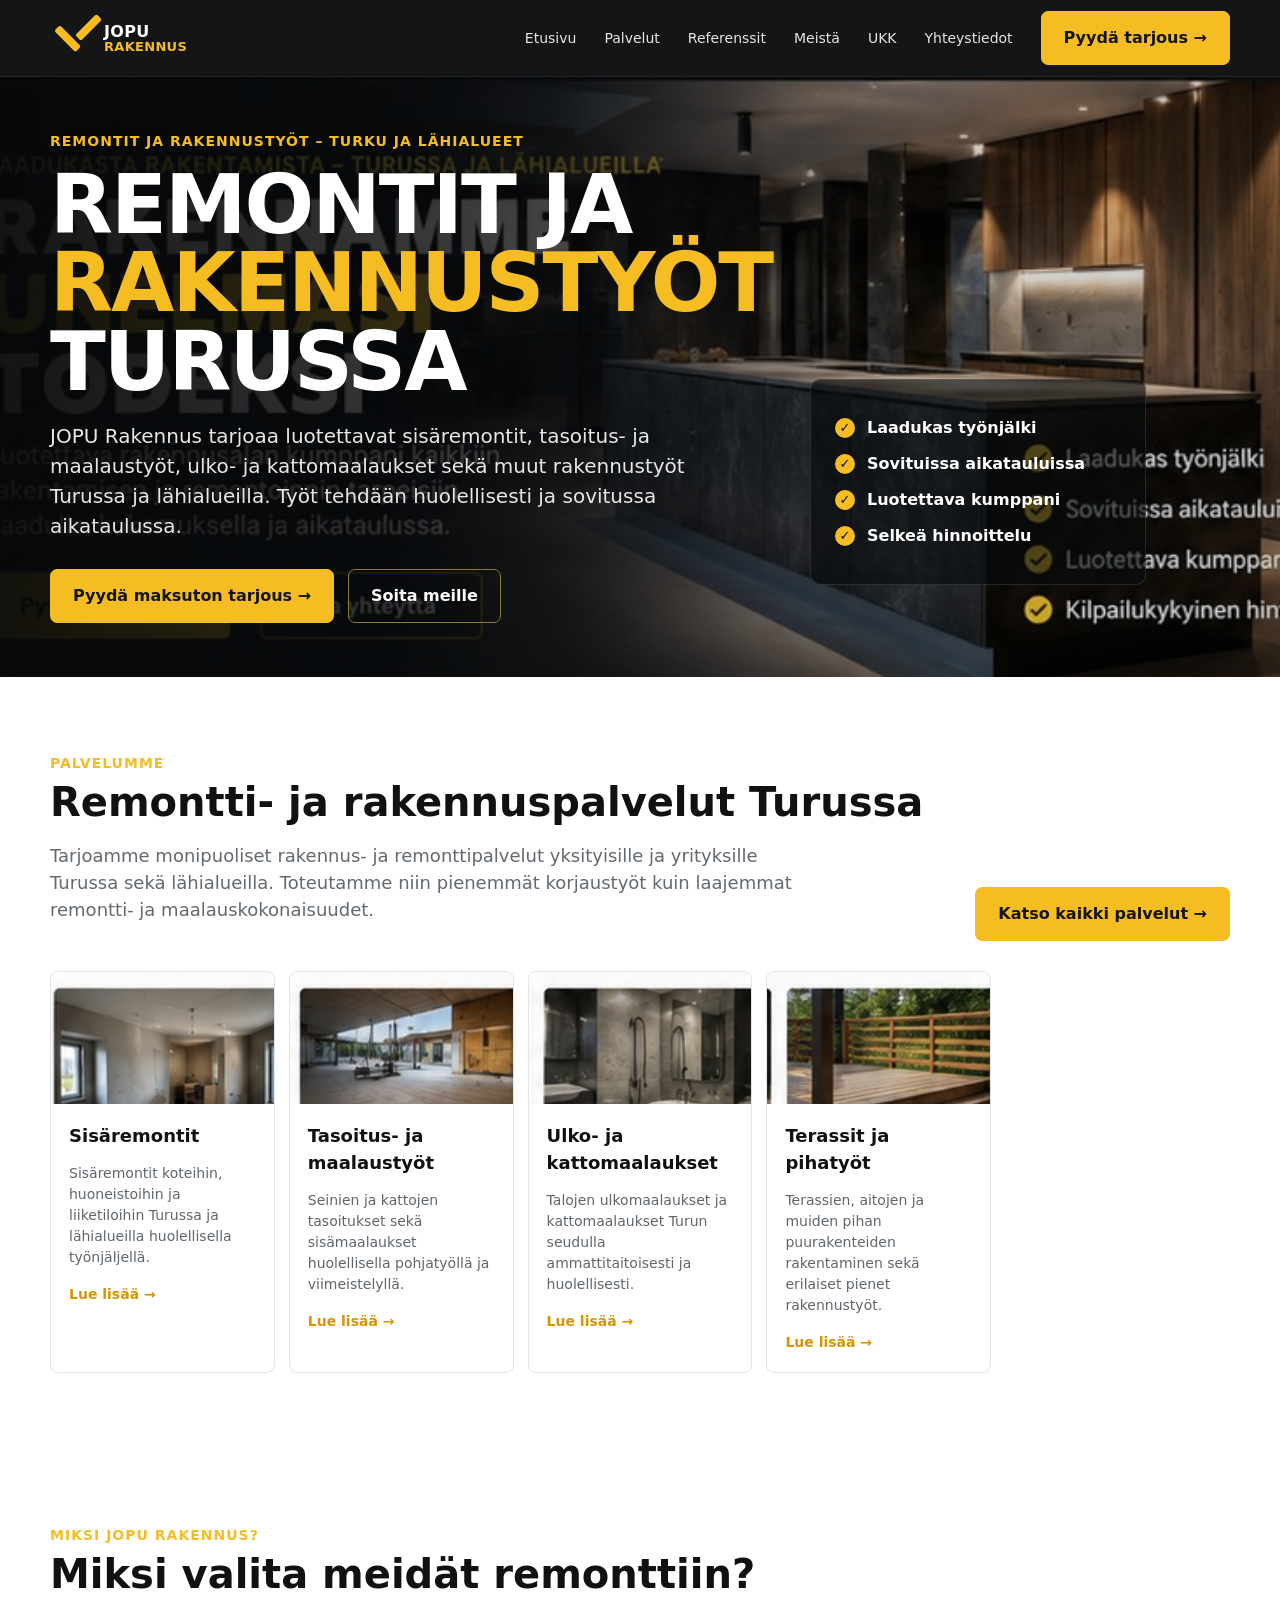
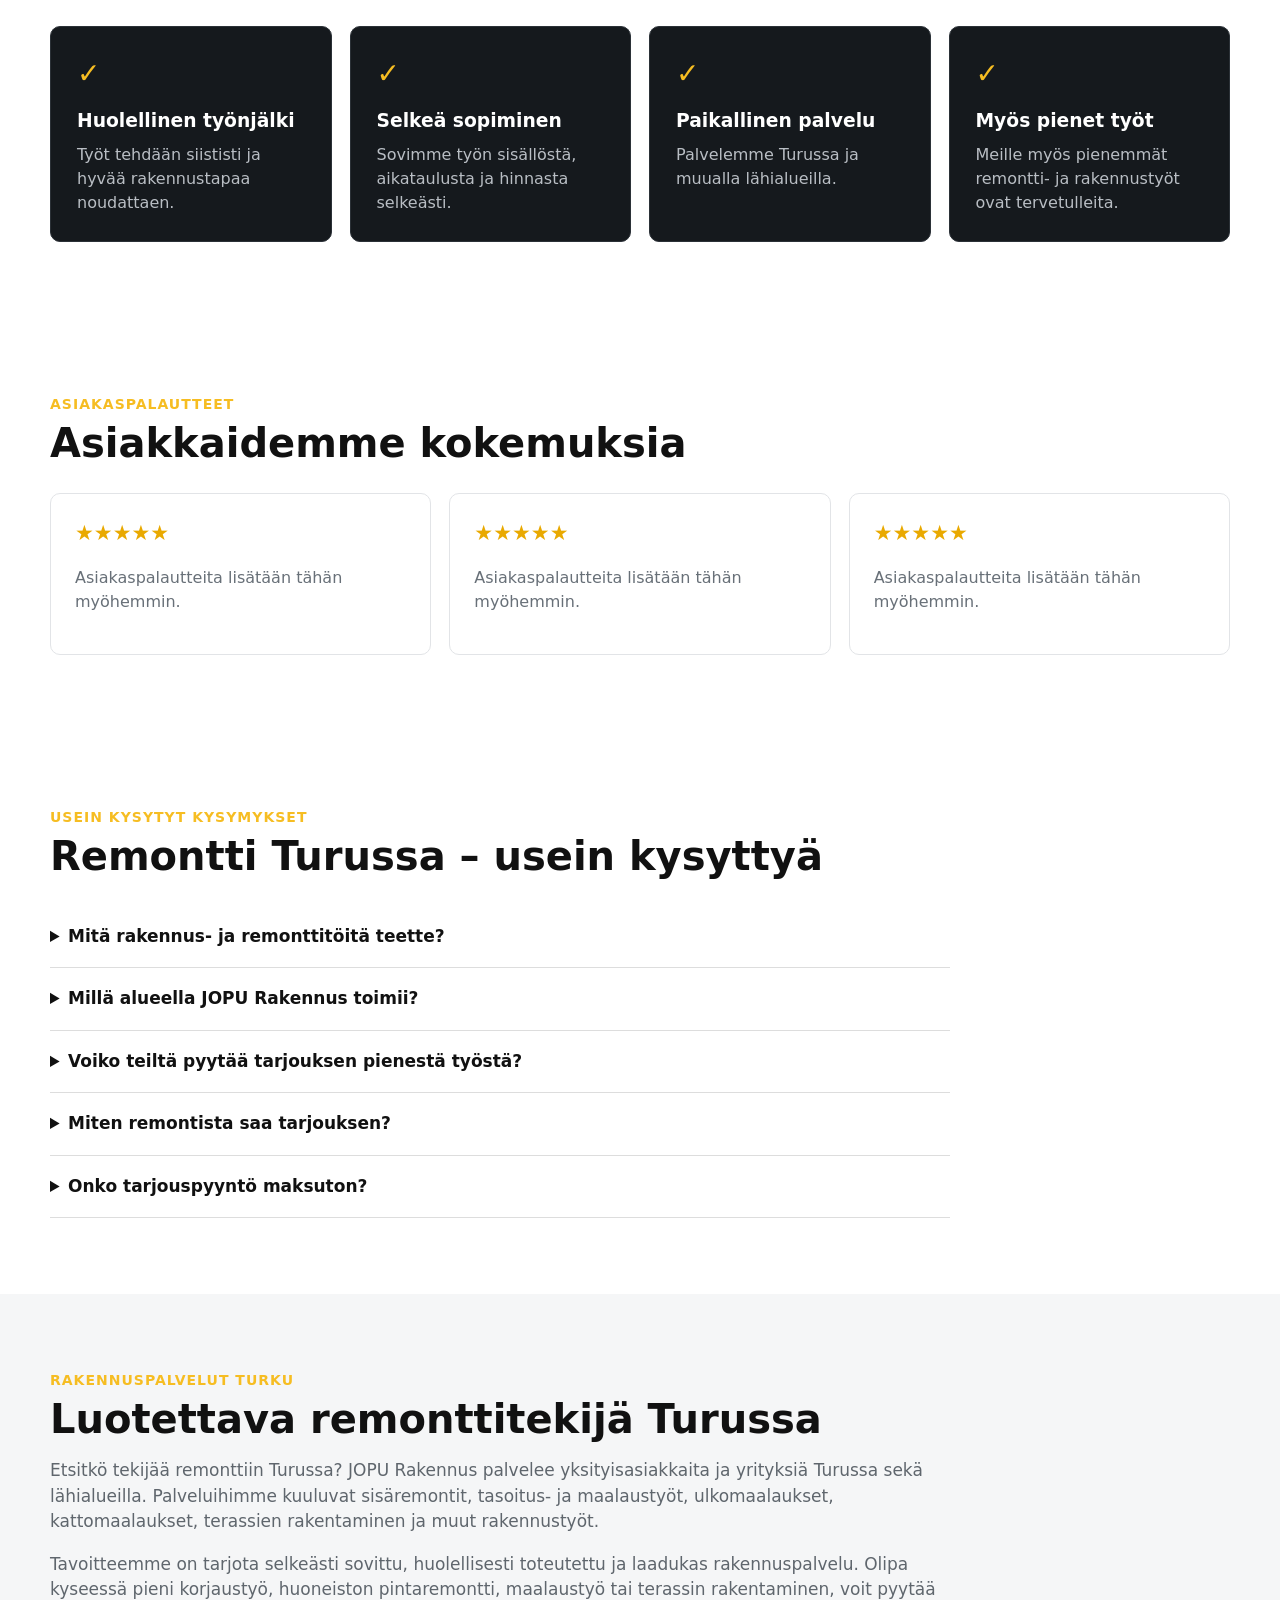
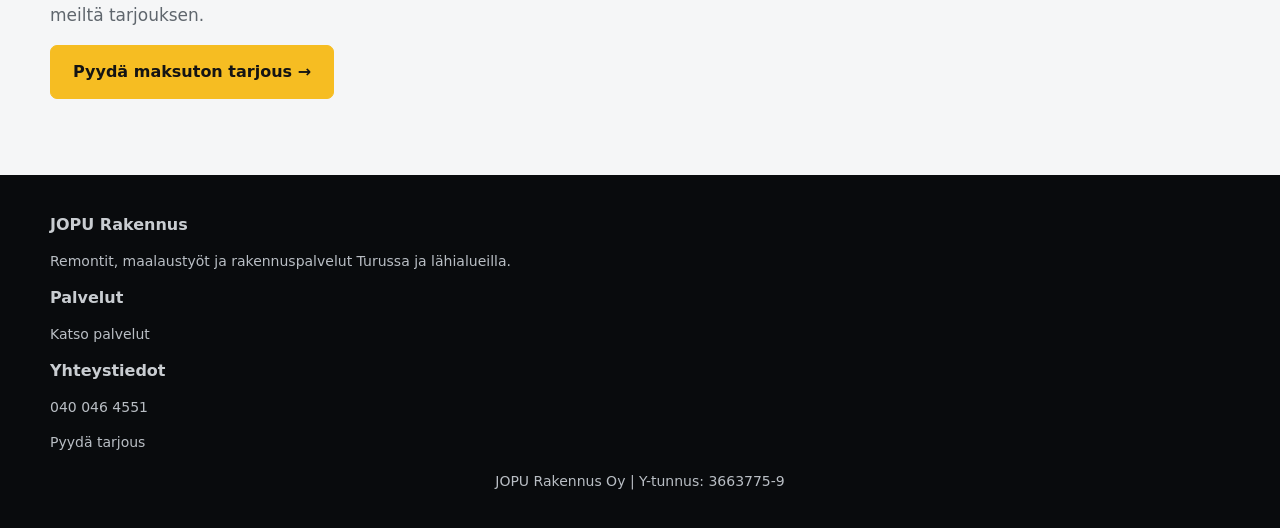
==== index.html @ 97794610 "Update index.html" ====
<!doctype html>
<html lang="fi">
<head>
  <meta charset="utf-8">
  <meta name="viewport" content="width=device-width,initial-scale=1">

  <title>Remontti Turku | JOPU Rakennus – rakennus- ja maalaustyöt</title>

  <meta
    name="description"
    content="JOPU Rakennus tarjoaa remontit, sisäremontit, tasoitus- ja maalaustyöt, ulko- ja kattomaalaukset sekä terassit Turussa ja lähialueilla. Pyydä maksuton tarjous."
  >

  <meta name="robots" content="index,follow">

  <link rel="canonical" href="https://www.jopurakennus.fi/">

  <meta property="og:locale" content="fi_FI">
  <meta property="og:type" content="website">
  <meta property="og:title" content="JOPU Rakennus | Remontit ja rakennustyöt Turku">
  <meta
    property="og:description"
    content="Luotettavat remontti-, rakennus- ja maalaustyöt Turussa ja lähialueilla. Pyydä maksuton tarjous."
  >
  <meta property="og:url" content="https://www.jopurakennus.fi/">
  <meta property="og:site_name" content="JOPU Rakennus">

  <link rel="stylesheet" href="style.css">

  <style>
    .why-grid{
      display:grid;
      grid-template-columns:repeat(4,1fr);
      gap:18px;
      margin-top:30px
    }

    .why-card{
      background:#15191d;
      border:1px solid #2b3137;
      border-radius:10px;
      padding:26px;
      color:#fff
    }

    .why-card .icon{
      font-size:28px;
      margin-bottom:12px;
      color:#f6bd22
    }

    .why-card h3{
      margin:0 0 8px
    }

    .why-card p{
      color:#b9bec4;
      margin:0
    }

    .reviews{
      display:grid;
      grid-template-columns:repeat(3,1fr);
      gap:18px;
      margin-top:28px
    }

    .review-card{
      border:1px solid #e2e4e7;
      border-radius:10px;
      padding:24px;
      background:#fff
    }

    .review-card .stars{
      color:#e9a900;
      font-size:21px;
      margin-bottom:10px
    }

    .review-placeholder{
      color:#687078
    }

    .faq{
      max-width:900px;
      margin-top:28px
    }

    .faq details{
      border-bottom:1px solid #ddd;
      padding:18px 0
    }

    .faq summary{
      cursor:pointer;
      font-weight:800;
      font-size:17px
    }

    .faq details p{
      color:#626970;
      max-width:800px
    }

    .local-seo{
      background:#f5f6f7
    }

    .local-seo p{
      max-width:900px;
      color:#5f666d;
      font-size:17px
    }

    @media(max-width:900px){
      .why-grid{
        grid-template-columns:1fr 1fr
      }

      .reviews{
        grid-template-columns:1fr
      }
    }

    @media(max-width:600px){
      .why-grid{
        grid-template-columns:1fr
      }
    }
  </style>

  <script type="application/ld+json">
  {
    "@context":"https://schema.org",
    "@type":"HomeAndConstructionBusiness",
    "name":"JOPU Rakennus",
    "url":"https://www.jopurakennus.fi/",
    "telephone":"+358400464551",
    "description":"Remontti-, rakennus- ja maalauspalvelut Turussa ja lähialueilla.",
    "areaServed":[
      {
        "@type":"City",
        "name":"Turku"
      },
      {
        "@type":"AdministrativeArea",
        "name":"Varsinais-Suomi"
      }
    ],
    "serviceType":[
      "Sisäremontit",
      "Tasoitus- ja maalaustyöt",
      "Ulko- ja kattomaalaukset",
      "Terassit ja pihatyöt",
      "Rakennustyöt"
    ]
  }
  </script>

  <script>
    window.va = window.va || function () {
      (window.vaq = window.vaq || []).push(arguments);
    };
  </script>

  <script defer src="/_vercel/insights/script.js"></script>
</head>

<body>

<header class="topbar">
  <div class="container nav">

    <a class="brand" href="index.html" aria-label="JOPU Rakennus etusivu">
      <span class="brandmark"></span>
      <span>
        JOPU
        <small>RAKENNUS</small>
      </span>
    </a>

    <nav class="links" aria-label="Päävalikko">
      <a href="index.html">Etusivu</a>
      <a href="palvelut.html">Palvelut</a>
      <a href="referenssit.html">Referenssit</a>
      <a href="meista.html">Meistä</a>
      <a href="#ukk">UKK</a>
      <a href="yhteystiedot.html">Yhteystiedot</a>
    </nav>

    <a class="btn" href="yhteystiedot.html">
      Pyydä tarjous →
    </a>

    <button
      class="hamb"
      type="button"
      aria-label="Avaa valikko"
      aria-expanded="false"
    >
      ☰
    </button>

  </div>

  <div class="mobile-menu">
    <a href="index.html">Etusivu</a>
    <a href="palvelut.html">Palvelut</a>
    <a href="referenssit.html">Referenssit</a>
    <a href="meista.html">Meistä</a>
    <a href="#ukk">UKK</a>
    <a href="yhteystiedot.html">Yhteystiedot</a>
  </div>
</header>


<main>

<section class="hero">
  <div class="container">

    <div>
      <div class="eyebrow">
        Remontit ja rakennustyöt – Turku ja lähialueet
      </div>

      <h1>
        REMONTIT JA
        <span>RAKENNUSTYÖT</span>
        TURUSSA
      </h1>

      <p>
        JOPU Rakennus tarjoaa luotettavat sisäremontit,
        tasoitus- ja maalaustyöt, ulko- ja kattomaalaukset
        sekä muut rakennustyöt Turussa ja lähialueilla.
        Työt tehdään huolellisesti ja sovitussa aikataulussa.
      </p>

      <div class="actions">
        <a class="btn" href="yhteystiedot.html">
          Pyydä maksuton tarjous →
        </a>

        <a class="btn dark" href="tel:+358400464551">
          Soita meille
        </a>
      </div>
    </div>

    <div class="checks">
      <div class="check"><i>✓</i> Laadukas työnjälki</div>
      <div class="check"><i>✓</i> Sovituissa aikatauluissa</div>
      <div class="check"><i>✓</i> Luotettava kumppani</div>
      <div class="check"><i>✓</i> Selkeä hinnoittelu</div>
    </div>

  </div>
</section>


<section class="section">
  <div class="container">

    <div class="section-head">

      <div>
        <div class="eyebrow">Palvelumme</div>

        <h2>Remontti- ja rakennuspalvelut Turussa</h2>

        <p class="lead">
          Tarjoamme monipuoliset rakennus- ja remonttipalvelut
          yksityisille ja yrityksille Turussa sekä lähialueilla.
          Toteutamme niin pienemmät korjaustyöt kuin laajemmat
          remontti- ja maalauskokonaisuudet.
        </p>
      </div>

      <a class="btn" href="palvelut.html">
        Katso kaikki palvelut →
      </a>

    </div>


    <div class="services">

      <article class="card">
        <img
          src="service1.jpg"
          alt="Sisäremontti Turussa"
          loading="lazy"
        >

        <div class="card-body">
          <h3>Sisäremontit</h3>

          <p>
            Sisäremontit koteihin, huoneistoihin ja liiketiloihin
            Turussa ja lähialueilla huolellisella työnjäljellä.
          </p>

          <a class="more" href="palvelut.html">
            Lue lisää →
          </a>
        </div>
      </article>


      <article class="card">
        <img
          src="service2.jpg"
          alt="Tasoitus- ja maalaustyöt Turussa"
          loading="lazy"
        >

        <div class="card-body">
          <h3>Tasoitus- ja maalaustyöt</h3>

          <p>
            Seinien ja kattojen tasoitukset sekä sisämaalaukset
            huolellisella pohjatyöllä ja viimeistelyllä.
          </p>

          <a class="more" href="palvelut.html">
            Lue lisää →
          </a>
        </div>
      </article>


      <article class="card">
        <img
          src="service3.jpg"
          alt="Ulko- ja kattomaalaus Turussa"
          loading="lazy"
        >

        <div class="card-body">
          <h3>Ulko- ja kattomaalaukset</h3>

          <p>
            Talojen ulkomaalaukset ja kattomaalaukset
            Turun seudulla ammattitaitoisesti ja huolellisesti.
          </p>

          <a class="more" href="palvelut.html">
            Lue lisää →
          </a>
        </div>
      </article>


      <article class="card">
        <img
          src="service4.jpg"
          alt="Terassin rakentaminen Turussa"
          loading="lazy"
        >

        <div class="card-body">
          <h3>Terassit ja pihatyöt</h3>

          <p>
            Terassien, aitojen ja muiden pihan puurakenteiden
            rakentaminen sekä erilaiset pienet rakennustyöt.
          </p>

          <a class="more" href="palvelut.html">
            Lue lisää →
          </a>
        </div>
      </article>

    </div>
  </div>
</section>


<section class="section dark-section">
  <div class="container">

    <div class="eyebrow">
      Miksi JOPU Rakennus?
    </div>

    <h2>Miksi valita meidät remonttiin?</h2>

    <div class="why-grid">

      <div class="why-card">
        <div class="icon">✓</div>
        <h3>Huolellinen työnjälki</h3>
        <p>
          Työt tehdään siististi ja hyvää rakennustapaa noudattaen.
        </p>
      </div>

      <div class="why-card">
        <div class="icon">✓</div>
        <h3>Selkeä sopiminen</h3>
        <p>
          Sovimme työn sisällöstä, aikataulusta ja hinnasta selkeästi.
        </p>
      </div>

      <div class="why-card">
        <div class="icon">✓</div>
        <h3>Paikallinen palvelu</h3>
        <p>
          Palvelemme Turussa ja muualla lähialueilla.
        </p>
      </div>

      <div class="why-card">
        <div class="icon">✓</div>
        <h3>Myös pienet työt</h3>
        <p>
          Meille myös pienemmät remontti- ja rakennustyöt ovat tervetulleita.
        </p>
      </div>

    </div>
  </div>
</section>


<section class="section">
  <div class="container">

    <div class="eyebrow">
      Asiakaspalautteet
    </div>

    <h2>Asiakkaidemme kokemuksia</h2>

    <div class="reviews">

      <div class="review-card">
        <div class="stars">★★★★★</div>
        <p class="review-placeholder">
          Asiakaspalautteita lisätään tähän myöhemmin.
        </p>
      </div>

      <div class="review-card">
        <div class="stars">★★★★★</div>
        <p class="review-placeholder">
          Asiakaspalautteita lisätään tähän myöhemmin.
        </p>
      </div>

      <div class="review-card">
        <div class="stars">★★★★★</div>
        <p class="review-placeholder">
          Asiakaspalautteita lisätään tähän myöhemmin.
        </p>
      </div>

    </div>
  </div>
</section>


<section class="section" id="ukk">
  <div class="container">

    <div class="eyebrow">
      Usein kysytyt kysymykset
    </div>

    <h2>Remontti Turussa – usein kysyttyä</h2>

    <div class="faq">

      <details>
        <summary>Mitä rakennus- ja remonttitöitä teette?</summary>
        <p>
          Teemme muun muassa sisäremontteja, tasoitus- ja maalaustöitä,
          ulko- ja kattomaalauksia, terasseja sekä erilaisia pienempiä
          rakennus- ja korjaustöitä.
        </p>
      </details>

      <details>
        <summary>Millä alueella JOPU Rakennus toimii?</summary>
        <p>
          Pääasiallinen toiminta-alueemme on Turku ja sen lähialueet.
          Työkohteen sijainnista voidaan sopia tapauskohtaisesti.
        </p>
      </details>

      <details>
        <summary>Voiko teiltä pyytää tarjouksen pienestä työstä?</summary>
        <p>
          Kyllä. Myös pienemmät remontti-, maalaus- ja korjaustyöt
          ovat tervetulleita.
        </p>
      </details>

      <details>
        <summary>Miten remontista saa tarjouksen?</summary>
        <p>
          Ota yhteyttä ja kerro mahdollisimman tarkasti työn sisällöstä.
          Tarvittaessa sovimme kohteen katselmuksen ennen tarjousta.
        </p>
      </details>

      <details>
        <summary>Onko tarjouspyyntö maksuton?</summary>
        <p>
          Kyllä. Voit ottaa yhteyttä ja pyytää maksuttoman tarjouksen
          ilman sitoumusta.
        </p>
      </details>

    </div>
  </div>
</section>


<section class="section local-seo">
  <div class="container">

    <div class="eyebrow">
      Rakennuspalvelut Turku
    </div>

    <h2>Luotettava remonttitekijä Turussa</h2>

    <p>
      Etsitkö tekijää remonttiin Turussa? JOPU Rakennus palvelee
      yksityisasiakkaita ja yrityksiä Turussa sekä lähialueilla.
      Palveluihimme kuuluvat sisäremontit, tasoitus- ja maalaustyöt,
      ulkomaalaukset, kattomaalaukset, terassien rakentaminen ja
      muut rakennustyöt.
    </p>

    <p>
      Tavoitteemme on tarjota selkeästi sovittu, huolellisesti toteutettu
      ja laadukas rakennuspalvelu. Olipa kyseessä pieni korjaustyö,
      huoneiston pintaremontti, maalaustyö tai terassin rakentaminen,
      voit pyytää meiltä tarjouksen.
    </p>

    <a class="btn" href="yhteystiedot.html">
      Pyydä maksuton tarjous →
    </a>

  </div>
</section>


</main>


<footer class="footer">
  <div class="container">

    <div>
      <strong>JOPU Rakennus</strong>
      <p>
        Remontit, maalaustyöt ja rakennuspalvelut
        Turussa ja lähialueilla.
      </p>
    </div>

    <div>
      <strong>Palvelut</strong>
      <p>
        <a href="palvelut.html">Katso palvelut</a>
      </p>
    </div>

    <div>
      <strong>Yhteystiedot</strong>
      <p>
        <a href="tel:+358400464551">040 046 4551</a>
      </p>
      <p>
        <a href="yhteystiedot.html">Pyydä tarjous</a>
      </p>
    </div>

  </div>

  <p style="text-align:center; margin:18px 0 0; padding:0 16px 16px; font-size:14px;">
    JOPU Rakennus Oy | Y-tunnus: 3663775-9
  </p>
</footer>


<script>
  const hamb = document.querySelector(".hamb");
  const mobileMenu = document.querySelector(".mobile-menu");

  if (hamb && mobileMenu) {
    hamb.addEventListener("click", () => {
      mobileMenu.classList.toggle("open");

      const isOpen = mobileMenu.classList.contains("open");
      hamb.setAttribute("aria-expanded", isOpen ? "true" : "false");
    });

    mobileMenu.querySelectorAll("a").forEach(link => {
      link.addEventListener("click", () => {
        mobileMenu.classList.remove("open");
        hamb.setAttribute("aria-expanded", "false");
      });
    });
  }
</script>

</body>
</html>
---- style.css ----
:root{--bg:#0d0f11;--panel:#15191d;--text:#f6f7f8;--muted:#b9bec4;--yellow:#f6bd22;--yellow2:#e9a900;--line:#2b3137;--white:#fff;--max:1180px}*{box-sizing:border-box}html{scroll-behavior:smooth}body{margin:0;font-family:Inter,ui-sans-serif,system-ui,-apple-system,BlinkMacSystemFont,"Segoe UI",sans-serif;background:#fff;color:#111;line-height:1.5}a{text-decoration:none;color:inherit}img{display:block;width:100%}.container{width:min(var(--max),calc(100% - 40px));margin:auto}.topbar{position:sticky;top:0;z-index:50;background:rgba(10,12,14,.96);backdrop-filter:blur(12px);border-bottom:1px solid rgba(255,255,255,.08)}.nav{height:76px;display:flex;align-items:center;gap:28px}.brand{display:flex;align-items:center;gap:10px;color:#fff;font-weight:900;letter-spacing:.3px;line-height:1}.brandmark{width:44px;height:38px;position:relative}.brandmark:before,.brandmark:after{content:"";position:absolute;left:7px;width:30px;height:8px;background:var(--yellow);transform:rotate(45deg);transform-origin:left center;border-radius:2px}.brandmark:before{top:5px}.brandmark:after{top:15px;transform:rotate(-45deg);left:28px}.brand small{display:block;color:var(--yellow);font-size:13px}.links{display:flex;gap:28px;margin-left:auto;color:#e6e6e6;font-size:14px}.links a:hover{color:var(--yellow)}.btn{display:inline-flex;align-items:center;justify-content:center;gap:9px;background:var(--yellow);color:#141414;font-weight:800;border-radius:7px;padding:14px 22px;border:1px solid var(--yellow);transition:.2s}.btn:hover{background:#ffd156}.btn.dark{background:transparent;color:#fff;border-color:#8d7d34}.hamb{display:none;margin-left:auto;background:none;border:0;color:#fff;font-size:28px}.hero{position:relative;min-height:600px;color:#fff;background:linear-gradient(90deg,rgba(6,8,10,.95) 0%,rgba(6,8,10,.76) 43%,rgba(6,8,10,.18) 72%),url('hero.jpg') center/cover no-repeat}.hero .container{display:grid;grid-template-columns:1.1fr .8fr;gap:40px;align-items:center;min-height:600px}.eyebrow{color:var(--yellow);font-weight:900;letter-spacing:1px;font-size:14px;text-transform:uppercase}.hero h1{font-size:clamp(46px,6.4vw,82px);line-height:.96;margin:14px 0 18px;max-width:720px;letter-spacing:-2px}.hero h1 span{color:var(--yellow)}.hero p{color:#e7e7e7;font-size:20px;max-width:650px}.actions{display:flex;gap:14px;flex-wrap:wrap;margin-top:28px}.checks{align-self:end;margin-bottom:92px;background:rgba(9,12,14,.63);padding:24px;border-radius:10px;border:1px solid rgba(255,255,255,.12)}.check{display:flex;gap:12px;align-items:center;margin:12px 0;font-weight:700}.check i{width:20px;height:20px;border-radius:50%;background:var(--yellow);color:#111;display:grid;place-items:center;font-style:normal;font-size:13px}.section{padding:76px 0}.section.dark{background:var(--bg);color:#fff}.section h2{font-size:40px;line-height:1.1;margin:6px 0 10px}.lead{color:#626970;max-width:760px;font-size:18px}.dark .lead{color:#b6bdc4}.section-head{display:flex;align-items:end;justify-content:space-between;gap:24px;margin-bottom:30px}.services{display:grid;grid-template-columns:repeat(5,1fr);gap:14px}.card{border:1px solid #e2e4e7;border-radius:8px;overflow:hidden;background:#fff}.card img{height:132px;object-fit:cover}.card-body{padding:18px}.card h3{font-size:18px;margin:0 0 8px}.card p{font-size:14px;color:#5f666d;min-height:63px}.more{color:#d79500;font-weight:800;font-size:14px}.projects{display:grid;grid-template-columns:.7fr 1.3fr;gap:44px;align-items:center}.before{border:1px solid #5e656c;border-radius:8px;overflow:hidden;background:#111}.before img{min-height:300px;object-fit:cover}.trust{display:grid;grid-template-columns:repeat(4,1fr);gap:0}.trust-item{text-align:center;padding:22px;border-right:1px solid #ddd}.trust-item:last-child{border-right:0}.trust-icon{font-size:30px;margin-bottom:7px}.trust h3{margin:0 0 5px}.trust p{margin:0;color:#70777e;font-size:14px}.cta{background:linear-gradient(90deg,rgba(10,12,14,.94),rgba(10,12,14,.5)),url('cta.jpg') center/cover no-repeat;color:#fff;padding:48px 0}.cta .container{display:flex;justify-content:space-between;align-items:center;gap:20px}.cta h2{margin:4px 0;font-size:34px}.footer{background:#090b0d;color:#c9cdd1;padding:38px 0 20px}.footer-grid{display:grid;grid-template-columns:1.5fr repeat(3,1fr);gap:30px}.footer h4{color:#fff;margin:0 0 10px}.footer p,.footer a{font-size:14px;color:#b9bec4}.subhero{background:linear-gradient(90deg,rgba(7,9,11,.94),rgba(7,9,11,.45)),url('hero.jpg') center/cover no-repeat;color:#fff;padding:100px 0 70px}.subhero h1{font-size:56px;margin:8px 0}.content-grid{display:grid;grid-template-columns:repeat(3,1fr);gap:20px}.feature{border:1px solid #e2e4e7;border-radius:10px;padding:26px;background:#fff}.feature h3{margin-top:0}.feature p{color:#636a71}.gallery{display:grid;grid-template-columns:repeat(2,1fr);gap:20px}.gallery .item{border-radius:10px;overflow:hidden;border:1px solid #ddd}.gallery img{height:300px;object-fit:cover}.gallery .caption{padding:18px}.contact-grid{display:grid;grid-template-columns:.85fr 1.15fr;gap:40px}.contact-card{background:#111820;color:#fff;padding:32px;border-radius:12px}.contact-card p{color:#c4c9ce}.form{display:grid;gap:14px}.form input,.form textarea,.form select{width:100%;padding:14px 15px;border:1px solid #d7dadd;border-radius:7px;font:inherit;background:#fff}.form textarea{min-height:150px;resize:vertical}.notice{font-size:13px;color:#687078}.mobile-menu{display:none;background:#0d0f11;border-top:1px solid #222}.mobile-menu a{display:block;color:#fff;padding:14px 20px;border-bottom:1px solid #222}.mobile-menu.open{display:block}@media(max-width:900px){.links,.nav>.btn{display:none}.hamb{display:block}.nav{height:64px}.hero{min-height:auto;background-position:62% center}.hero .container{grid-template-columns:1fr;min-height:auto;padding-top:70px;padding-bottom:54px}.checks{align-self:auto;margin:10px 0 0}.services{grid-template-columns:1fr 1fr}.projects,.contact-grid{grid-template-columns:1fr}.trust{grid-template-columns:1fr 1fr}.trust-item{border-right:0;border-bottom:1px solid #ddd}.content-grid{grid-template-columns:1fr 1fr}.footer-grid{grid-template-columns:1fr 1fr}}@media(max-width:600px){.container{width:min(100% - 28px,var(--max))}.hero h1{font-size:49px}.hero p{font-size:17px}.section{padding:55px 0}.section h2{font-size:32px}.section-head{align-items:start;flex-direction:column}.services,.content-grid,.gallery{grid-template-columns:1fr}.card{display:grid;grid-template-columns:120px 1fr}.card img{height:100%;min-height:145px}.card p{min-height:0}.trust{grid-template-columns:1fr 1fr}.cta .container{align-items:flex-start;flex-direction:column}.footer-grid{grid-template-columns:1fr}.subhero{padding:75px 0 50px}.subhero h1{font-size:42px}.gallery img{height:230px}}
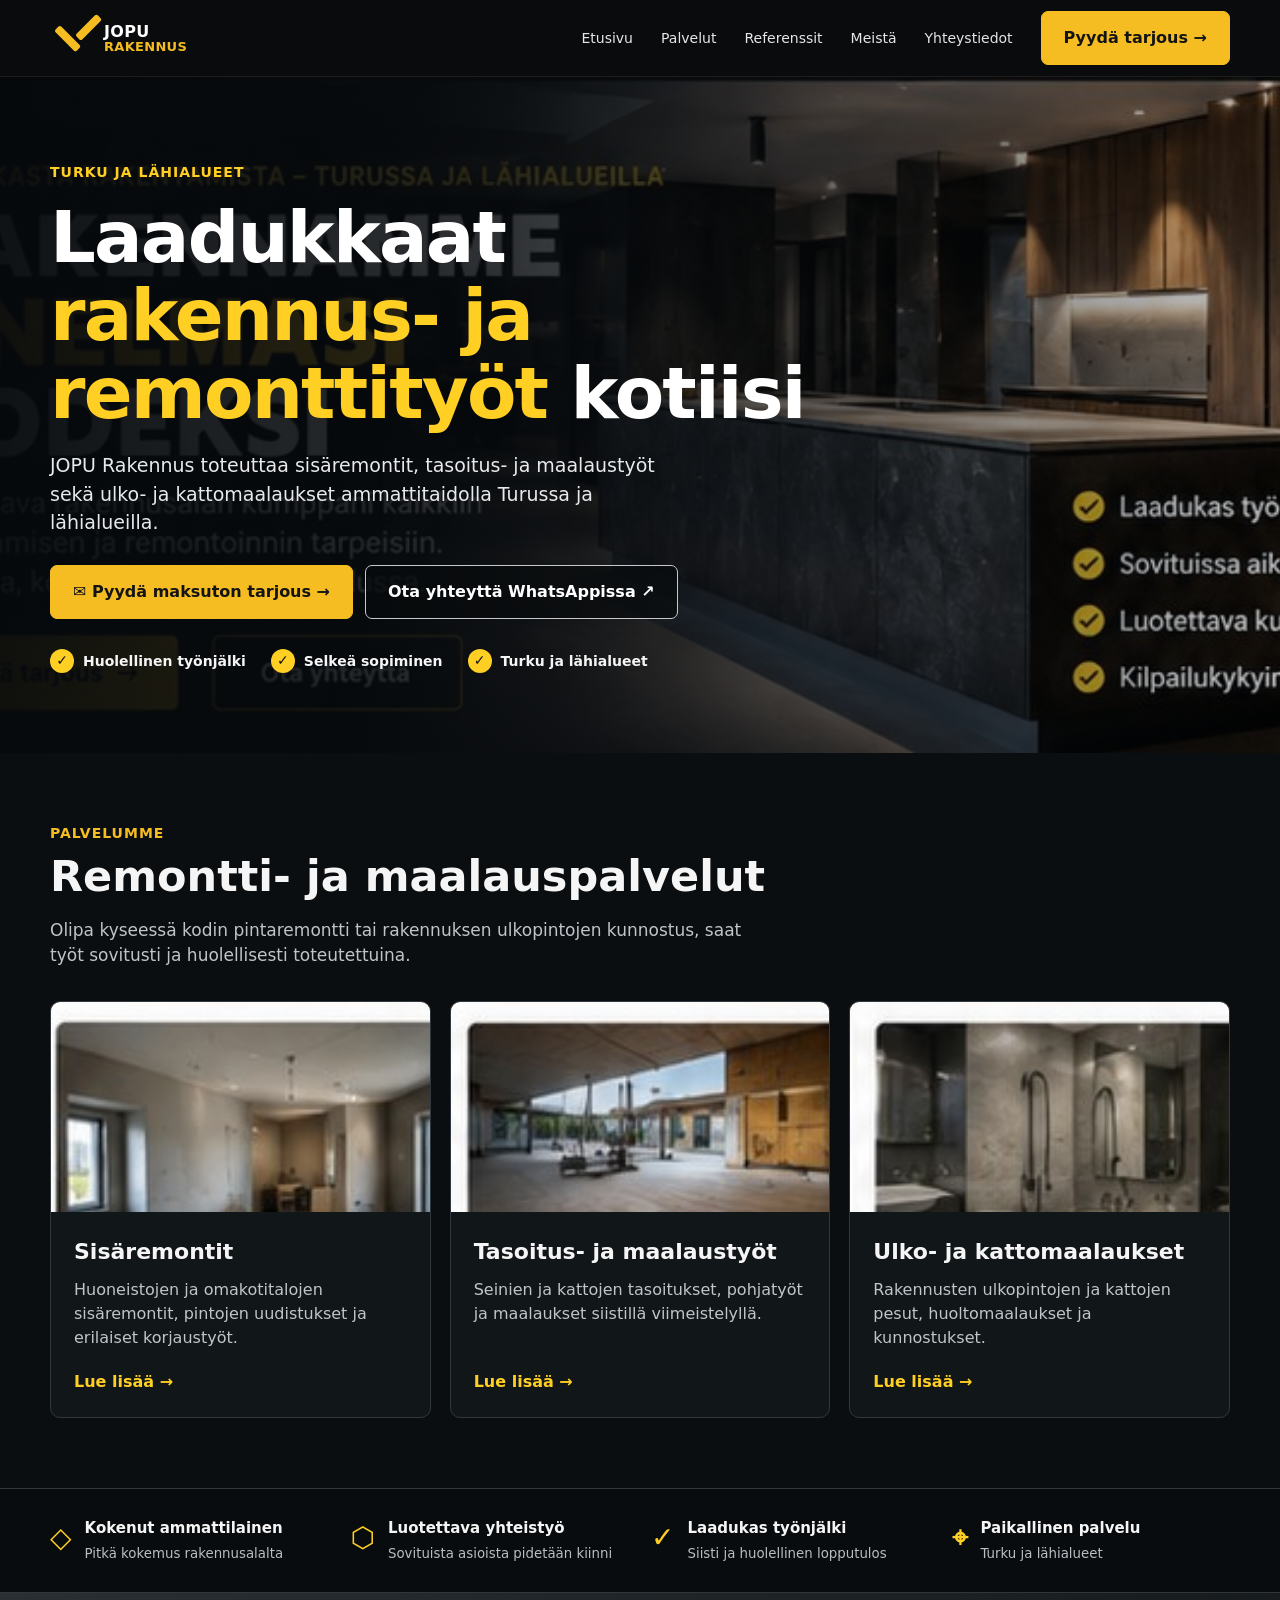
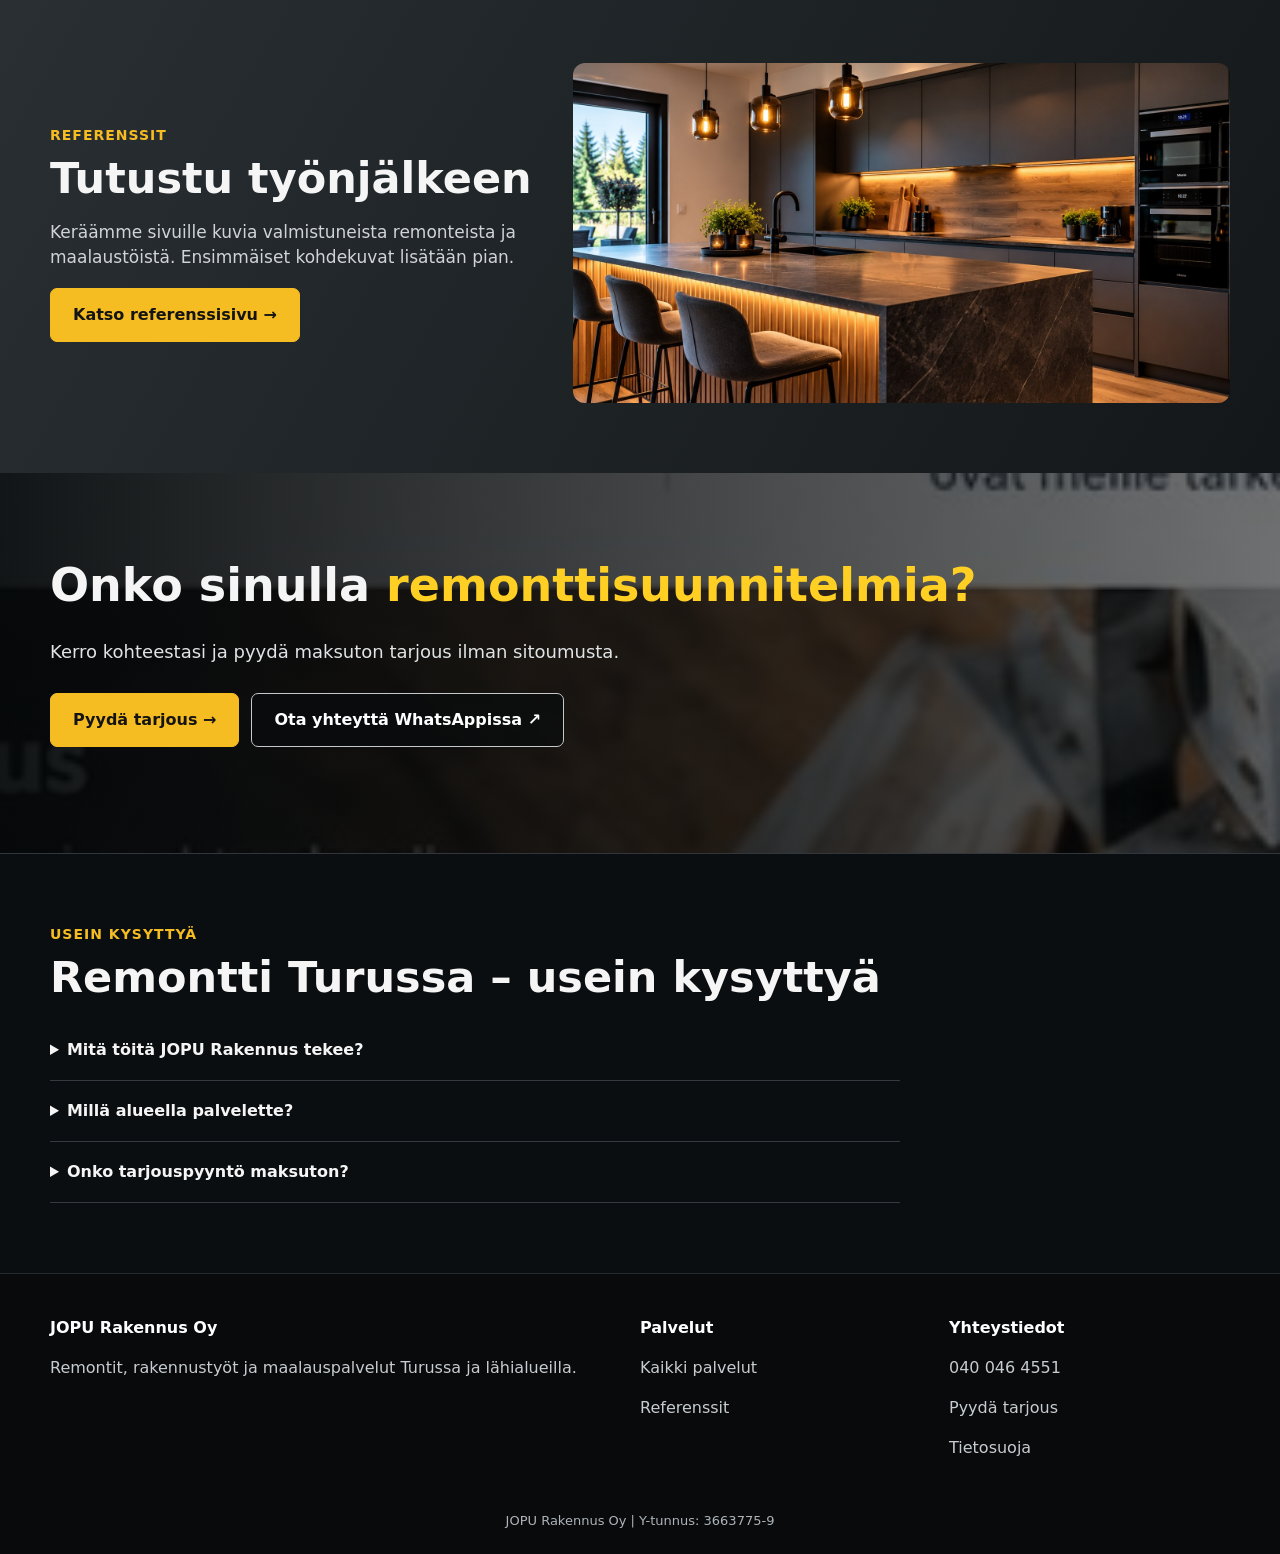
==== commit 19ce653e: "Update index.html" ====
--- a/index.html
+++ b/index.html
@@ -1,170 +1,406 @@
+
 <!doctype html>
 <html lang="fi">
 <head>
-  <meta charset="utf-8">
-  <meta name="viewport" content="width=device-width,initial-scale=1">
-
-  <title>Remontti Turku | JOPU Rakennus – rakennus- ja maalaustyöt</title>
-
-  <meta
-    name="description"
-    content="JOPU Rakennus tarjoaa remontit, sisäremontit, tasoitus- ja maalaustyöt, ulko- ja kattomaalaukset sekä terassit Turussa ja lähialueilla. Pyydä maksuton tarjous."
-  >
-
-  <meta name="robots" content="index,follow">
-
-  <link rel="canonical" href="https://www.jopurakennus.fi/">
-
-  <meta property="og:locale" content="fi_FI">
-  <meta property="og:type" content="website">
-  <meta property="og:title" content="JOPU Rakennus | Remontit ja rakennustyöt Turku">
-  <meta
-    property="og:description"
-    content="Luotettavat remontti-, rakennus- ja maalaustyöt Turussa ja lähialueilla. Pyydä maksuton tarjous."
-  >
-  <meta property="og:url" content="https://www.jopurakennus.fi/">
-  <meta property="og:site_name" content="JOPU Rakennus">
-
-  <link rel="stylesheet" href="style.css">
-
-  <style>
-    .why-grid{
-      display:grid;
-      grid-template-columns:repeat(4,1fr);
-      gap:18px;
-      margin-top:30px
-    }
-
-    .why-card{
-      background:#15191d;
-      border:1px solid #2b3137;
-      border-radius:10px;
-      padding:26px;
-      color:#fff
-    }
-
-    .why-card .icon{
-      font-size:28px;
-      margin-bottom:12px;
-      color:#f6bd22
-    }
-
-    .why-card h3{
-      margin:0 0 8px
-    }
-
-    .why-card p{
-      color:#b9bec4;
-      margin:0
-    }
-
-    .reviews{
-      display:grid;
-      grid-template-columns:repeat(3,1fr);
-      gap:18px;
-      margin-top:28px
-    }
-
-    .review-card{
-      border:1px solid #e2e4e7;
-      border-radius:10px;
-      padding:24px;
-      background:#fff
-    }
-
-    .review-card .stars{
-      color:#e9a900;
-      font-size:21px;
-      margin-bottom:10px
-    }
-
-    .review-placeholder{
-      color:#687078
-    }
-
-    .faq{
-      max-width:900px;
-      margin-top:28px
-    }
-
-    .faq details{
-      border-bottom:1px solid #ddd;
-      padding:18px 0
-    }
-
-    .faq summary{
-      cursor:pointer;
-      font-weight:800;
-      font-size:17px
-    }
-
-    .faq details p{
-      color:#626970;
-      max-width:800px
-    }
-
-    .local-seo{
-      background:#f5f6f7
-    }
-
-    .local-seo p{
-      max-width:900px;
-      color:#5f666d;
-      font-size:17px
-    }
-
-    @media(max-width:900px){
-      .why-grid{
-        grid-template-columns:1fr 1fr
-      }
-
-      .reviews{
-        grid-template-columns:1fr
-      }
-    }
-
-    @media(max-width:600px){
-      .why-grid{
-        grid-template-columns:1fr
-      }
-    }
-  </style>
-
-  <script type="application/ld+json">
-  {
-    "@context":"https://schema.org",
-    "@type":"HomeAndConstructionBusiness",
-    "name":"JOPU Rakennus",
-    "url":"https://www.jopurakennus.fi/",
-    "telephone":"+358400464551",
-    "description":"Remontti-, rakennus- ja maalauspalvelut Turussa ja lähialueilla.",
-    "areaServed":[
-      {
-        "@type":"City",
-        "name":"Turku"
-      },
-      {
-        "@type":"AdministrativeArea",
-        "name":"Varsinais-Suomi"
-      }
-    ],
-    "serviceType":[
-      "Sisäremontit",
-      "Tasoitus- ja maalaustyöt",
-      "Ulko- ja kattomaalaukset",
-      "Terassit ja pihatyöt",
-      "Rakennustyöt"
-    ]
-  }
-  </script>
-
-  <script>
-    window.va = window.va || function () {
-      (window.vaq = window.vaq || []).push(arguments);
-    };
-  </script>
-
-  <script defer src="/_vercel/insights/script.js"></script>
+<meta charset="utf-8">
+<meta name="viewport" content="width=device-width,initial-scale=1">
+
+<title>JOPU Rakennus Oy | Remontit ja kattomaalaukset Turku</title>
+<meta name="description" content="JOPU Rakennus Oy toteuttaa sisäremontit, tasoitus- ja maalaustyöt sekä ulko- ja kattomaalaukset Turussa ja lähialueilla. Pyydä maksuton tarjous.">
+<meta name="robots" content="index,follow">
+<link rel="canonical" href="https://www.jopurakennus.fi/">
+<link rel="stylesheet" href="style.css">
+
+<meta property="og:type" content="website">
+<meta property="og:locale" content="fi_FI">
+<meta property="og:title" content="JOPU Rakennus Oy – remontit ja maalaustyöt Turussa">
+<meta property="og:description" content="Sisäremontit, tasoitus- ja maalaustyöt sekä ulko- ja kattomaalaukset Turussa ja lähialueilla.">
+<meta property="og:url" content="https://www.jopurakennus.fi/">
+
+<style>
+body {
+  background:#0b0e10;
+  color:#f5f5f5;
+}
+
+.j-hero {
+  position:relative;
+  min-height:590px;
+  background:
+    linear-gradient(
+      90deg,
+      rgba(6,9,12,.96) 0%,
+      rgba(6,9,12,.83) 40%,
+      rgba(6,9,12,.23) 100%
+    ),
+    url('hero.jpg') center/cover;
+  color:#fff;
+  display:flex;
+  align-items:center;
+}
+
+.j-hero .container {
+  padding-top:85px;
+  padding-bottom:80px;
+}
+
+.j-hero h1 {
+  max-width:810px;
+  font-size:clamp(39px,5.7vw,72px);
+  letter-spacing:-1.8px;
+  line-height:1.08;
+  margin:16px 0;
+}
+
+.j-hero h1 em,
+.j-section h2 em,
+.j-cta h2 em {
+  font-style:normal;
+  color:#ffcf24;
+}
+
+.j-hero p {
+  font-size:19px;
+  color:#e7e9ea;
+  max-width:620px;
+}
+
+.j-hero .eyebrow {
+  color:#ffcf24;
+}
+
+.j-actions {
+  display:flex;
+  flex-wrap:wrap;
+  gap:12px;
+  margin:28px 0;
+}
+
+.j-outline {
+  display:inline-flex;
+  align-items:center;
+  justify-content:center;
+  gap:9px;
+  border:1px solid #c5c9cc;
+  background:rgba(8,10,12,.7);
+  color:white;
+  border-radius:7px;
+  padding:14px 22px;
+  font-weight:800;
+}
+
+.j-outline:hover {
+  background:#25292c;
+}
+
+.j-highlights {
+  display:flex;
+  gap:25px;
+  flex-wrap:wrap;
+  margin-top:30px;
+  color:#f5f5f5;
+  font-weight:700;
+  font-size:14px;
+}
+
+.j-highlights span:before {
+  content:"✓";
+  display:inline-grid;
+  place-items:center;
+  color:#101214;
+  border-radius:50%;
+  width:24px;
+  height:24px;
+  background:#ffcf24;
+  margin-right:9px;
+}
+
+.j-section {
+  padding:70px 0;
+}
+
+.j-section h2 {
+  font-size:clamp(30px,3.6vw,43px);
+  line-height:1.12;
+  margin:8px 0 18px;
+}
+
+.j-intro {
+  max-width:720px;
+  color:#bfc4c9;
+  font-size:17px;
+}
+
+.j-service-grid {
+  display:grid;
+  grid-template-columns:repeat(3,minmax(0,1fr));
+  gap:19px;
+  margin-top:32px;
+}
+
+.j-service {
+  background:#111619;
+  border:1px solid #31383d;
+  border-radius:10px;
+  overflow:hidden;
+  display:flex;
+  flex-direction:column;
+}
+
+.j-service img {
+  height:210px;
+  object-fit:cover;
+}
+
+.j-service-body {
+  padding:23px;
+  flex:1;
+  display:flex;
+  flex-direction:column;
+}
+
+.j-service h3 {
+  font-size:22px;
+  margin:0 0 10px;
+}
+
+.j-service p {
+  color:#bfc5c9;
+  margin:0 0 20px;
+  flex:1;
+}
+
+.j-service a {
+  color:#ffcf24;
+  font-weight:800;
+}
+
+.j-trust {
+  border-block:1px solid #30363b;
+  background:#090c0e;
+}
+
+.j-trust .container {
+  display:grid;
+  grid-template-columns:repeat(4,1fr);
+  gap:22px;
+  padding-top:28px;
+  padding-bottom:28px;
+}
+
+.j-trust article {
+  display:flex;
+  gap:13px;
+  align-items:flex-start;
+}
+
+.j-trust b {
+  font-size:28px;
+  color:#ffcf24;
+}
+
+.j-trust strong {
+  display:block;
+  font-size:15px;
+}
+
+.j-trust small {
+  display:block;
+  color:#b8bec3;
+  margin-top:5px;
+}
+
+.j-ref {
+  background:linear-gradient(120deg,#292f33,#131719);
+}
+
+.j-ref .container {
+  display:grid;
+  grid-template-columns:.85fr 1.15fr;
+  gap:38px;
+  align-items:center;
+}
+
+.j-ref img {
+  border-radius:12px;
+  max-height:340px;
+  object-fit:cover;
+}
+
+.j-ref p {
+  color:#d0d4d7;
+  font-size:17px;
+}
+
+.j-cta {
+  background:
+    linear-gradient(
+      90deg,
+      rgba(4,7,9,.94),
+      rgba(4,7,9,.57)
+    ),
+    url('cta.jpg') center/cover;
+  padding:78px 0;
+}
+
+.j-cta h2 {
+  font-size:clamp(30px,4vw,46px);
+  margin:0 0 10px;
+}
+
+.j-cta p {
+  font-size:18px;
+  color:#e0e4e6;
+}
+
+.j-faq {
+  border-top:1px solid #30363b;
+}
+
+.j-faq details {
+  max-width:850px;
+  padding:18px 0;
+  border-bottom:1px solid #343a40;
+}
+
+.j-faq summary {
+  font-weight:800;
+  cursor:pointer;
+}
+
+.j-faq details p {
+  color:#c0c7cb;
+}
+
+.j-footer {
+  background:#080a0c;
+  border-top:1px solid #24292d;
+  padding:42px 0 24px;
+  color:#c7ccd0;
+}
+
+.j-footer-grid {
+  display:grid;
+  grid-template-columns:2fr 1fr 1fr;
+  gap:28px;
+}
+
+.j-footer strong {
+  color:#fff;
+}
+
+.j-footer a {
+  color:#c7ccd0;
+}
+
+.j-footer a:hover {
+  color:#ffcf24;
+}
+
+.j-footer .company {
+  text-align:center;
+  font-size:13px;
+  color:#aeb4b9;
+  margin:35px 0 0;
+}
+
+@media(max-width:800px) {
+  .j-service-grid {
+    grid-template-columns:1fr 1fr;
+  }
+
+  .j-trust .container {
+    grid-template-columns:1fr 1fr;
+  }
+
+  .j-ref .container {
+    grid-template-columns:1fr;
+  }
+
+  .j-footer-grid {
+    grid-template-columns:1fr 1fr;
+  }
+}
+
+@media(max-width:600px) {
+  .j-hero {
+    min-height:auto;
+    background-position:65% center;
+  }
+
+  .j-hero .container {
+    padding-top:66px;
+    padding-bottom:66px;
+  }
+
+  .j-hero p {
+    font-size:17px;
+  }
+
+  .j-hero h1 {
+    font-size:40px;
+  }
+
+  .j-actions .btn,
+  .j-actions .j-outline {
+    width:100%;
+  }
+
+  .j-service-grid {
+    grid-template-columns:1fr;
+  }
+
+  .j-service img {
+    height:210px;
+  }
+
+  .j-trust .container {
+    gap:22px;
+  }
+
+  .j-trust article {
+    display:block;
+  }
+
+  .j-trust b {
+    display:block;
+  }
+
+  .j-footer-grid {
+    grid-template-columns:1fr;
+  }
+
+  .j-section {
+    padding:54px 0;
+  }
+}
+</style>
+
+<script type="application/ld+json">
+{
+  "@context":"https://schema.org",
+  "@type":"HomeAndConstructionBusiness",
+  "name":"JOPU Rakennus Oy",
+  "url":"https://www.jopurakennus.fi/",
+  "telephone":"+358400464551",
+  "areaServed":[
+    {"@type":"City","name":"Turku"},
+    {"@type":"AdministrativeArea","name":"Varsinais-Suomi"}
+  ],
+  "serviceType":[
+    "Sisäremontit",
+    "Tasoitus- ja maalaustyöt",
+    "Ulko- ja kattomaalaukset"
+  ]
+}
+</script>
+
+<script>
+window.va=window.va||function(){
+  (window.vaq=window.vaq||[]).push(arguments);
+};
+</script>
+<script defer src="/_vercel/insights/script.js"></script>
 </head>
 
 <body>
@@ -174,18 +410,14 @@
 
     <a class="brand" href="index.html" aria-label="JOPU Rakennus etusivu">
       <span class="brandmark"></span>
-      <span>
-        JOPU
-        <small>RAKENNUS</small>
-      </span>
+      <span>JOPU<small>RAKENNUS</small></span>
     </a>
 
     <nav class="links" aria-label="Päävalikko">
-      <a href="index.html">Etusivu</a>
+      <a href="index.html" aria-current="page">Etusivu</a>
       <a href="palvelut.html">Palvelut</a>
       <a href="referenssit.html">Referenssit</a>
       <a href="meista.html">Meistä</a>
-      <a href="#ukk">UKK</a>
       <a href="yhteystiedot.html">Yhteystiedot</a>
     </nav>
 
@@ -193,14 +425,9 @@
       Pyydä tarjous →
     </a>
 
-    <button
-      class="hamb"
-      type="button"
+    <button class="hamb" type="button"
       aria-label="Avaa valikko"
-      aria-expanded="false"
-    >
-      ☰
-    </button>
+      aria-expanded="false">☰</button>
 
   </div>
 
@@ -209,408 +436,304 @@
     <a href="palvelut.html">Palvelut</a>
     <a href="referenssit.html">Referenssit</a>
     <a href="meista.html">Meistä</a>
-    <a href="#ukk">UKK</a>
     <a href="yhteystiedot.html">Yhteystiedot</a>
   </div>
 </header>
 
-
 <main>
 
-<section class="hero">
+<section class="j-hero">
   <div class="container">
 
+    <div class="eyebrow">TURKU JA LÄHIALUEET</div>
+
+    <h1>
+      Laadukkaat
+      <em>rakennus- ja remonttityöt</em>
+      kotiisi
+    </h1>
+
+    <p>
+      JOPU Rakennus toteuttaa sisäremontit,
+      tasoitus- ja maalaustyöt sekä
+      ulko- ja kattomaalaukset ammattitaidolla
+      Turussa ja lähialueilla.
+    </p>
+
+    <div class="j-actions">
+      <a class="btn" href="yhteystiedot.html">
+        ✉ Pyydä maksuton tarjous →
+      </a>
+
+      <a class="j-outline"
+         href="https://wa.me/358400464551"
+         target="_blank"
+         rel="noopener noreferrer">
+        Ota yhteyttä WhatsAppissa ↗
+      </a>
+    </div>
+
+    <div class="j-highlights">
+      <span>Huolellinen työnjälki</span>
+      <span>Selkeä sopiminen</span>
+      <span>Turku ja lähialueet</span>
+    </div>
+
+  </div>
+</section>
+
+<section class="j-section" id="palvelut">
+  <div class="container">
+
+    <div class="eyebrow">PALVELUMME</div>
+    <h2>Remontti- ja maalauspalvelut</h2>
+
+    <p class="j-intro">
+      Olipa kyseessä kodin pintaremontti tai
+      rakennuksen ulkopintojen kunnostus,
+      saat työt sovitusti ja huolellisesti toteutettuina.
+    </p>
+
+    <div class="j-service-grid">
+
+      <article class="j-service">
+        <img src="service1.jpg"
+             alt="Sisäremontti"
+             loading="lazy">
+
+        <div class="j-service-body">
+          <h3>Sisäremontit</h3>
+          <p>
+            Huoneistojen ja omakotitalojen sisäremontit,
+            pintojen uudistukset ja erilaiset korjaustyöt.
+          </p>
+          <a href="palvelut.html">Lue lisää →</a>
+        </div>
+      </article>
+
+      <article class="j-service">
+        <img src="service2.jpg"
+             alt="Tasoitus- ja maalaustyöt"
+             loading="lazy">
+
+        <div class="j-service-body">
+          <h3>Tasoitus- ja maalaustyöt</h3>
+          <p>
+            Seinien ja kattojen tasoitukset,
+            pohjatyöt ja maalaukset siistillä viimeistelyllä.
+          </p>
+          <a href="palvelut.html">Lue lisää →</a>
+        </div>
+      </article>
+
+      <article class="j-service">
+        <img src="service3.jpg"
+             alt="Ulko- ja kattomaalaukset"
+             loading="lazy">
+
+        <div class="j-service-body">
+          <h3>Ulko- ja kattomaalaukset</h3>
+          <p>
+            Rakennusten ulkopintojen ja kattojen
+            pesut, huoltomaalaukset ja kunnostukset.
+          </p>
+          <a href="palvelut.html">Lue lisää →</a>
+        </div>
+      </article>
+
+    </div>
+  </div>
+</section>
+
+<section class="j-trust" aria-label="Miksi JOPU Rakennus">
+  <div class="container">
+
+    <article>
+      <b>◇</b>
+      <div>
+        <strong>Kokenut ammattilainen</strong>
+        <small>Pitkä kokemus rakennusalalta</small>
+      </div>
+    </article>
+
+    <article>
+      <b>⬡</b>
+      <div>
+        <strong>Luotettava yhteistyö</strong>
+        <small>Sovituista asioista pidetään kiinni</small>
+      </div>
+    </article>
+
+    <article>
+      <b>✓</b>
+      <div>
+        <strong>Laadukas työnjälki</strong>
+        <small>Siisti ja huolellinen lopputulos</small>
+      </div>
+    </article>
+
+    <article>
+      <b>⌖</b>
+      <div>
+        <strong>Paikallinen palvelu</strong>
+        <small>Turku ja lähialueet</small>
+      </div>
+    </article>
+
+  </div>
+</section>
+
+<section class="j-section j-ref">
+  <div class="container">
+
     <div>
-      <div class="eyebrow">
-        Remontit ja rakennustyöt – Turku ja lähialueet
-      </div>
-
-      <h1>
-        REMONTIT JA
-        <span>RAKENNUSTYÖT</span>
-        TURUSSA
-      </h1>
+      <div class="eyebrow">REFERENSSIT</div>
+      <h2>Tutustu työnjälkeen</h2>
 
       <p>
-        JOPU Rakennus tarjoaa luotettavat sisäremontit,
-        tasoitus- ja maalaustyöt, ulko- ja kattomaalaukset
-        sekä muut rakennustyöt Turussa ja lähialueilla.
-        Työt tehdään huolellisesti ja sovitussa aikataulussa.
+        Keräämme sivuille kuvia valmistuneista
+        remonteista ja maalaustöistä.
+        Ensimmäiset kohdekuvat lisätään pian.
       </p>
 
-      <div class="actions">
-        <a class="btn" href="yhteystiedot.html">
-          Pyydä maksuton tarjous →
-        </a>
-
-        <a class="btn dark" href="tel:+358400464551">
-          Soita meille
-        </a>
-      </div>
+      <a class="btn" href="referenssit.html">
+        Katso referenssisivu →
+      </a>
     </div>
 
-    <div class="checks">
-      <div class="check"><i>✓</i> Laadukas työnjälki</div>
-      <div class="check"><i>✓</i> Sovituissa aikatauluissa</div>
-      <div class="check"><i>✓</i> Luotettava kumppani</div>
-      <div class="check"><i>✓</i> Selkeä hinnoittelu</div>
+    <img src="referenssit-hero.jpg"
+         alt="Havainnekuva modernista keittiöstä"
+         loading="lazy">
+
+  </div>
+</section>
+
+<section class="j-cta">
+  <div class="container">
+
+    <h2>
+      Onko sinulla <em>remonttisuunnitelmia?</em>
+    </h2>
+
+    <p>
+      Kerro kohteestasi ja pyydä maksuton tarjous
+      ilman sitoumusta.
+    </p>
+
+    <div class="j-actions">
+      <a class="btn" href="yhteystiedot.html">
+        Pyydä tarjous →
+      </a>
+
+      <a class="j-outline"
+         href="https://wa.me/358400464551"
+         target="_blank"
+         rel="noopener noreferrer">
+        Ota yhteyttä WhatsAppissa ↗
+      </a>
     </div>
 
   </div>
 </section>
 
-
-<section class="section">
+<section class="j-section j-faq" id="ukk">
   <div class="container">
 
-    <div class="section-head">
+    <div class="eyebrow">USEIN KYSYTTYÄ</div>
+    <h2>Remontti Turussa – usein kysyttyä</h2>
+
+    <details>
+      <summary>Mitä töitä JOPU Rakennus tekee?</summary>
+      <p>
+        Sisäremontteja, tasoitus- ja maalaustöitä,
+        ulko- ja kattomaalauksia sekä muita
+        rakennus- ja korjaustöitä.
+      </p>
+    </details>
+
+    <details>
+      <summary>Millä alueella palvelette?</summary>
+      <p>
+        Turussa ja lähialueilla.
+        Muista kohteista voidaan sopia erikseen.
+      </p>
+    </details>
+
+    <details>
+      <summary>Onko tarjouspyyntö maksuton?</summary>
+      <p>
+        Kyllä, voit pyytää tarjouksen maksutta
+        ja ilman sitoumusta.
+      </p>
+    </details>
+
+  </div>
+</section>
+
+</main>
+
+<footer class="j-footer">
+  <div class="container">
+
+    <div class="j-footer-grid">
 
       <div>
-        <div class="eyebrow">Palvelumme</div>
-
-        <h2>Remontti- ja rakennuspalvelut Turussa</h2>
-
-        <p class="lead">
-          Tarjoamme monipuoliset rakennus- ja remonttipalvelut
-          yksityisille ja yrityksille Turussa sekä lähialueilla.
-          Toteutamme niin pienemmät korjaustyöt kuin laajemmat
-          remontti- ja maalauskokonaisuudet.
+        <strong>JOPU Rakennus Oy</strong>
+        <p>
+          Remontit, rakennustyöt ja maalauspalvelut
+          Turussa ja lähialueilla.
         </p>
       </div>
 
-      <a class="btn" href="palvelut.html">
-        Katso kaikki palvelut →
-      </a>
-
-    </div>
-
-
-    <div class="services">
-
-      <article class="card">
-        <img
-          src="service1.jpg"
-          alt="Sisäremontti Turussa"
-          loading="lazy"
-        >
-
-        <div class="card-body">
-          <h3>Sisäremontit</h3>
-
-          <p>
-            Sisäremontit koteihin, huoneistoihin ja liiketiloihin
-            Turussa ja lähialueilla huolellisella työnjäljellä.
-          </p>
-
-          <a class="more" href="palvelut.html">
-            Lue lisää →
+      <div>
+        <strong>Palvelut</strong>
+        <p><a href="palvelut.html">Kaikki palvelut</a></p>
+        <p><a href="referenssit.html">Referenssit</a></p>
+      </div>
+
+      <div>
+        <strong>Yhteystiedot</strong>
+        <p>
+          <a href="tel:+358400464551">
+            040 046 4551
           </a>
-        </div>
-      </article>
-
-
-      <article class="card">
-        <img
-          src="service2.jpg"
-          alt="Tasoitus- ja maalaustyöt Turussa"
-          loading="lazy"
-        >
-
-        <div class="card-body">
-          <h3>Tasoitus- ja maalaustyöt</h3>
-
-          <p>
-            Seinien ja kattojen tasoitukset sekä sisämaalaukset
-            huolellisella pohjatyöllä ja viimeistelyllä.
-          </p>
-
-          <a class="more" href="palvelut.html">
-            Lue lisää →
+        </p>
+        <p>
+          <a href="yhteystiedot.html">
+            Pyydä tarjous
           </a>
-        </div>
-      </article>
-
-
-      <article class="card">
-        <img
-          src="service3.jpg"
-          alt="Ulko- ja kattomaalaus Turussa"
-          loading="lazy"
-        >
-
-        <div class="card-body">
-          <h3>Ulko- ja kattomaalaukset</h3>
-
-          <p>
-            Talojen ulkomaalaukset ja kattomaalaukset
-            Turun seudulla ammattitaitoisesti ja huolellisesti.
-          </p>
-
-          <a class="more" href="palvelut.html">
-            Lue lisää →
-          </a>
-        </div>
-      </article>
-
-
-      <article class="card">
-        <img
-          src="service4.jpg"
-          alt="Terassin rakentaminen Turussa"
-          loading="lazy"
-        >
-
-        <div class="card-body">
-          <h3>Terassit ja pihatyöt</h3>
-
-          <p>
-            Terassien, aitojen ja muiden pihan puurakenteiden
-            rakentaminen sekä erilaiset pienet rakennustyöt.
-          </p>
-
-          <a class="more" href="palvelut.html">
-            Lue lisää →
-          </a>
-        </div>
-      </article>
-
-    </div>
-  </div>
-</section>
-
-
-<section class="section dark-section">
-  <div class="container">
-
-    <div class="eyebrow">
-      Miksi JOPU Rakennus?
-    </div>
-
-    <h2>Miksi valita meidät remonttiin?</h2>
-
-    <div class="why-grid">
-
-      <div class="why-card">
-        <div class="icon">✓</div>
-        <h3>Huolellinen työnjälki</h3>
+        </p>
         <p>
-          Työt tehdään siististi ja hyvää rakennustapaa noudattaen.
+          <a href="tietosuoja.html">Tietosuoja</a>
         </p>
       </div>
 
-      <div class="why-card">
-        <div class="icon">✓</div>
-        <h3>Selkeä sopiminen</h3>
-        <p>
-          Sovimme työn sisällöstä, aikataulusta ja hinnasta selkeästi.
-        </p>
-      </div>
-
-      <div class="why-card">
-        <div class="icon">✓</div>
-        <h3>Paikallinen palvelu</h3>
-        <p>
-          Palvelemme Turussa ja muualla lähialueilla.
-        </p>
-      </div>
-
-      <div class="why-card">
-        <div class="icon">✓</div>
-        <h3>Myös pienet työt</h3>
-        <p>
-          Meille myös pienemmät remontti- ja rakennustyöt ovat tervetulleita.
-        </p>
-      </div>
-
     </div>
-  </div>
-</section>
-
-
-<section class="section">
-  <div class="container">
-
-    <div class="eyebrow">
-      Asiakaspalautteet
-    </div>
-
-    <h2>Asiakkaidemme kokemuksia</h2>
-
-    <div class="reviews">
-
-      <div class="review-card">
-        <div class="stars">★★★★★</div>
-        <p class="review-placeholder">
-          Asiakaspalautteita lisätään tähän myöhemmin.
-        </p>
-      </div>
-
-      <div class="review-card">
-        <div class="stars">★★★★★</div>
-        <p class="review-placeholder">
-          Asiakaspalautteita lisätään tähän myöhemmin.
-        </p>
-      </div>
-
-      <div class="review-card">
-        <div class="stars">★★★★★</div>
-        <p class="review-placeholder">
-          Asiakaspalautteita lisätään tähän myöhemmin.
-        </p>
-      </div>
-
-    </div>
-  </div>
-</section>
-
-
-<section class="section" id="ukk">
-  <div class="container">
-
-    <div class="eyebrow">
-      Usein kysytyt kysymykset
-    </div>
-
-    <h2>Remontti Turussa – usein kysyttyä</h2>
-
-    <div class="faq">
-
-      <details>
-        <summary>Mitä rakennus- ja remonttitöitä teette?</summary>
-        <p>
-          Teemme muun muassa sisäremontteja, tasoitus- ja maalaustöitä,
-          ulko- ja kattomaalauksia, terasseja sekä erilaisia pienempiä
-          rakennus- ja korjaustöitä.
-        </p>
-      </details>
-
-      <details>
-        <summary>Millä alueella JOPU Rakennus toimii?</summary>
-        <p>
-          Pääasiallinen toiminta-alueemme on Turku ja sen lähialueet.
-          Työkohteen sijainnista voidaan sopia tapauskohtaisesti.
-        </p>
-      </details>
-
-      <details>
-        <summary>Voiko teiltä pyytää tarjouksen pienestä työstä?</summary>
-        <p>
-          Kyllä. Myös pienemmät remontti-, maalaus- ja korjaustyöt
-          ovat tervetulleita.
-        </p>
-      </details>
-
-      <details>
-        <summary>Miten remontista saa tarjouksen?</summary>
-        <p>
-          Ota yhteyttä ja kerro mahdollisimman tarkasti työn sisällöstä.
-          Tarvittaessa sovimme kohteen katselmuksen ennen tarjousta.
-        </p>
-      </details>
-
-      <details>
-        <summary>Onko tarjouspyyntö maksuton?</summary>
-        <p>
-          Kyllä. Voit ottaa yhteyttä ja pyytää maksuttoman tarjouksen
-          ilman sitoumusta.
-        </p>
-      </details>
-
-    </div>
-  </div>
-</section>
-
-
-<section class="section local-seo">
-  <div class="container">
-
-    <div class="eyebrow">
-      Rakennuspalvelut Turku
-    </div>
-
-    <h2>Luotettava remonttitekijä Turussa</h2>
-
-    <p>
-      Etsitkö tekijää remonttiin Turussa? JOPU Rakennus palvelee
-      yksityisasiakkaita ja yrityksiä Turussa sekä lähialueilla.
-      Palveluihimme kuuluvat sisäremontit, tasoitus- ja maalaustyöt,
-      ulkomaalaukset, kattomaalaukset, terassien rakentaminen ja
-      muut rakennustyöt.
+
+    <p class="company">
+      JOPU Rakennus Oy | Y-tunnus: 3663775-9
     </p>
 
-    <p>
-      Tavoitteemme on tarjota selkeästi sovittu, huolellisesti toteutettu
-      ja laadukas rakennuspalvelu. Olipa kyseessä pieni korjaustyö,
-      huoneiston pintaremontti, maalaustyö tai terassin rakentaminen,
-      voit pyytää meiltä tarjouksen.
-    </p>
-
-    <a class="btn" href="yhteystiedot.html">
-      Pyydä maksuton tarjous →
-    </a>
-
-  </div>
-</section>
-
-
-</main>
-
-
-<footer class="footer">
-  <div class="container">
-
-    <div>
-      <strong>JOPU Rakennus</strong>
-      <p>
-        Remontit, maalaustyöt ja rakennuspalvelut
-        Turussa ja lähialueilla.
-      </p>
-    </div>
-
-    <div>
-      <strong>Palvelut</strong>
-      <p>
-        <a href="palvelut.html">Katso palvelut</a>
-      </p>
-    </div>
-
-    <div>
-      <strong>Yhteystiedot</strong>
-      <p>
-        <a href="tel:+358400464551">040 046 4551</a>
-      </p>
-      <p>
-        <a href="yhteystiedot.html">Pyydä tarjous</a>
-      </p>
-    </div>
-
-  </div>
-
-  <p style="text-align:center; margin:18px 0 0; padding:0 16px 16px; font-size:14px;">
-    JOPU Rakennus Oy | Y-tunnus: 3663775-9
-  </p>
+  </div>
 </footer>
 
-
 <script>
-  const hamb = document.querySelector(".hamb");
-  const mobileMenu = document.querySelector(".mobile-menu");
-
-  if (hamb && mobileMenu) {
-    hamb.addEventListener("click", () => {
-      mobileMenu.classList.toggle("open");
-
-      const isOpen = mobileMenu.classList.contains("open");
-      hamb.setAttribute("aria-expanded", isOpen ? "true" : "false");
+const hamb = document.querySelector('.hamb');
+const menu = document.querySelector('.mobile-menu');
+
+if (hamb && menu) {
+  hamb.addEventListener('click', () => {
+    const open = menu.classList.toggle('open');
+    hamb.setAttribute('aria-expanded', String(open));
+  });
+
+  menu.querySelectorAll('a').forEach(a => {
+    a.addEventListener('click', () => {
+      menu.classList.remove('open');
+      hamb.setAttribute('aria-expanded', 'false');
     });
-
-    mobileMenu.querySelectorAll("a").forEach(link => {
-      link.addEventListener("click", () => {
-        mobileMenu.classList.remove("open");
-        hamb.setAttribute("aria-expanded", "false");
-      });
-    });
-  }
+  });
+}
 </script>
 
 </body>
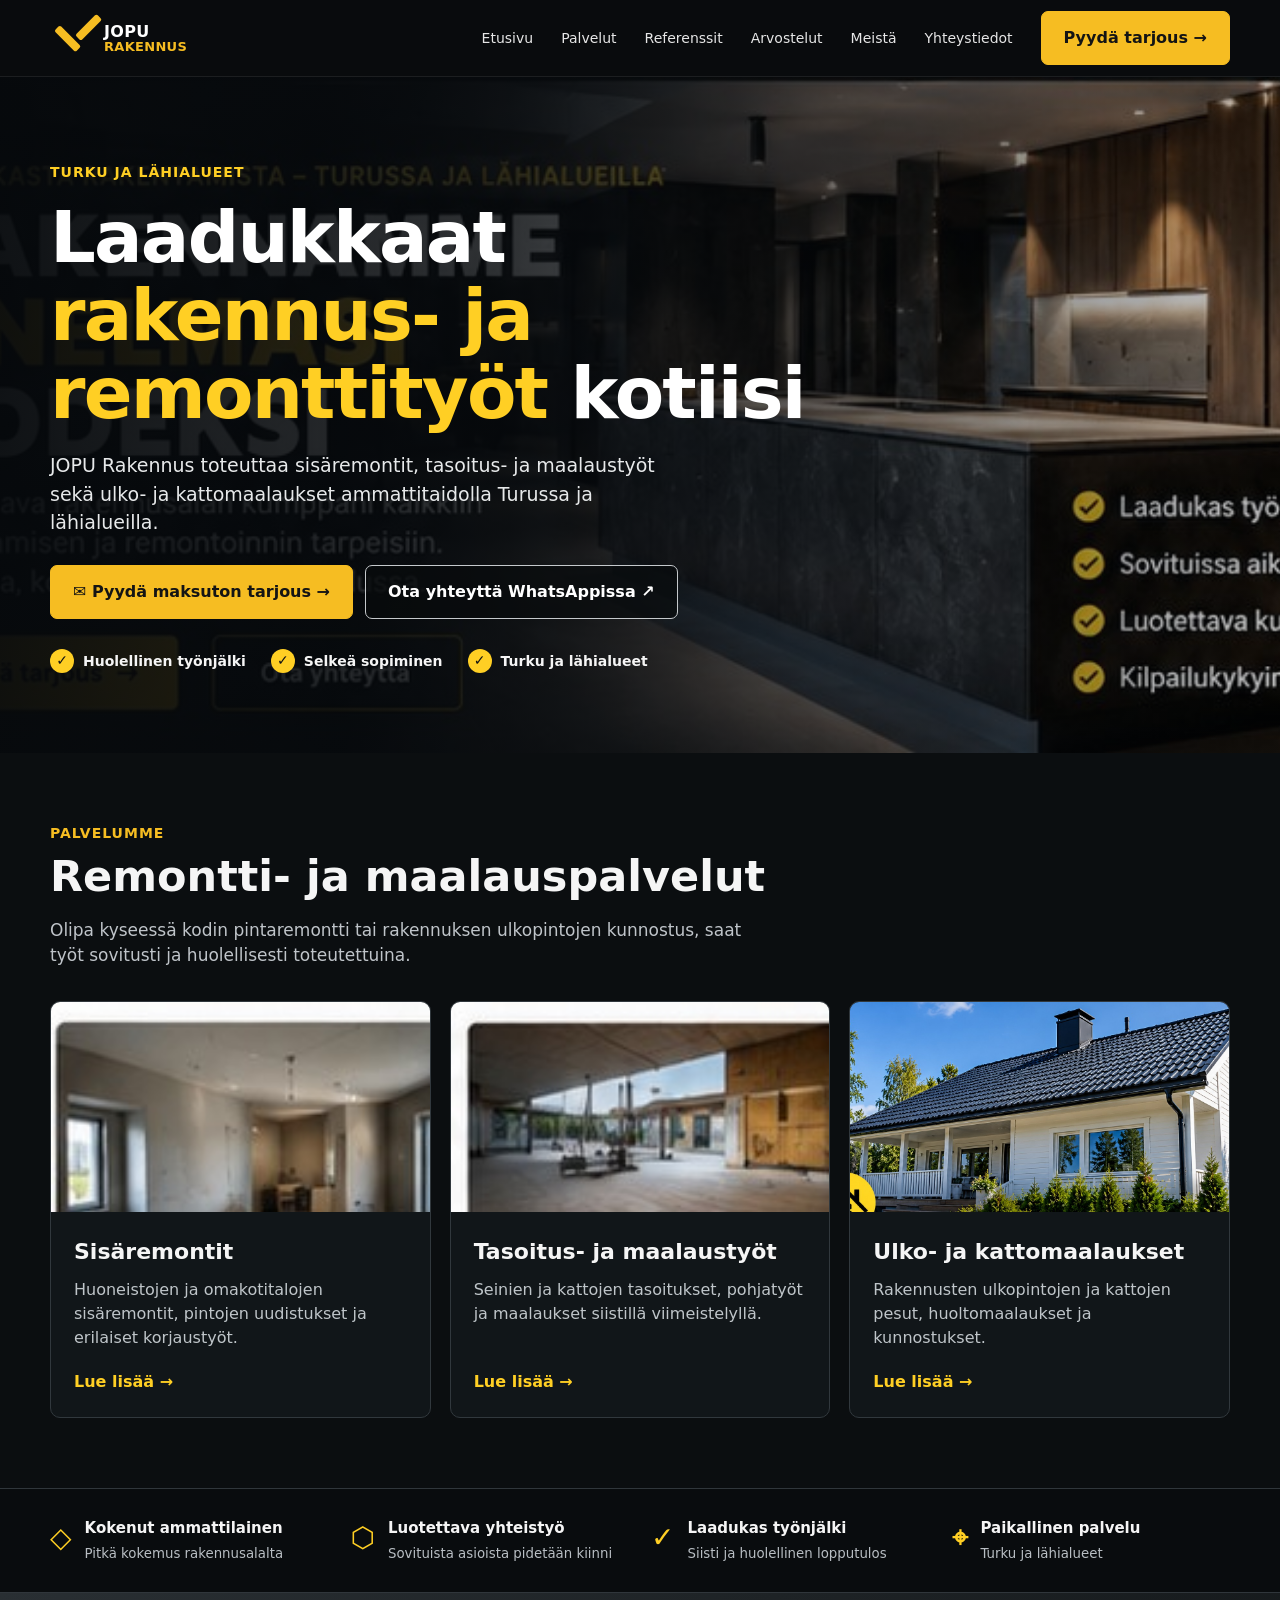
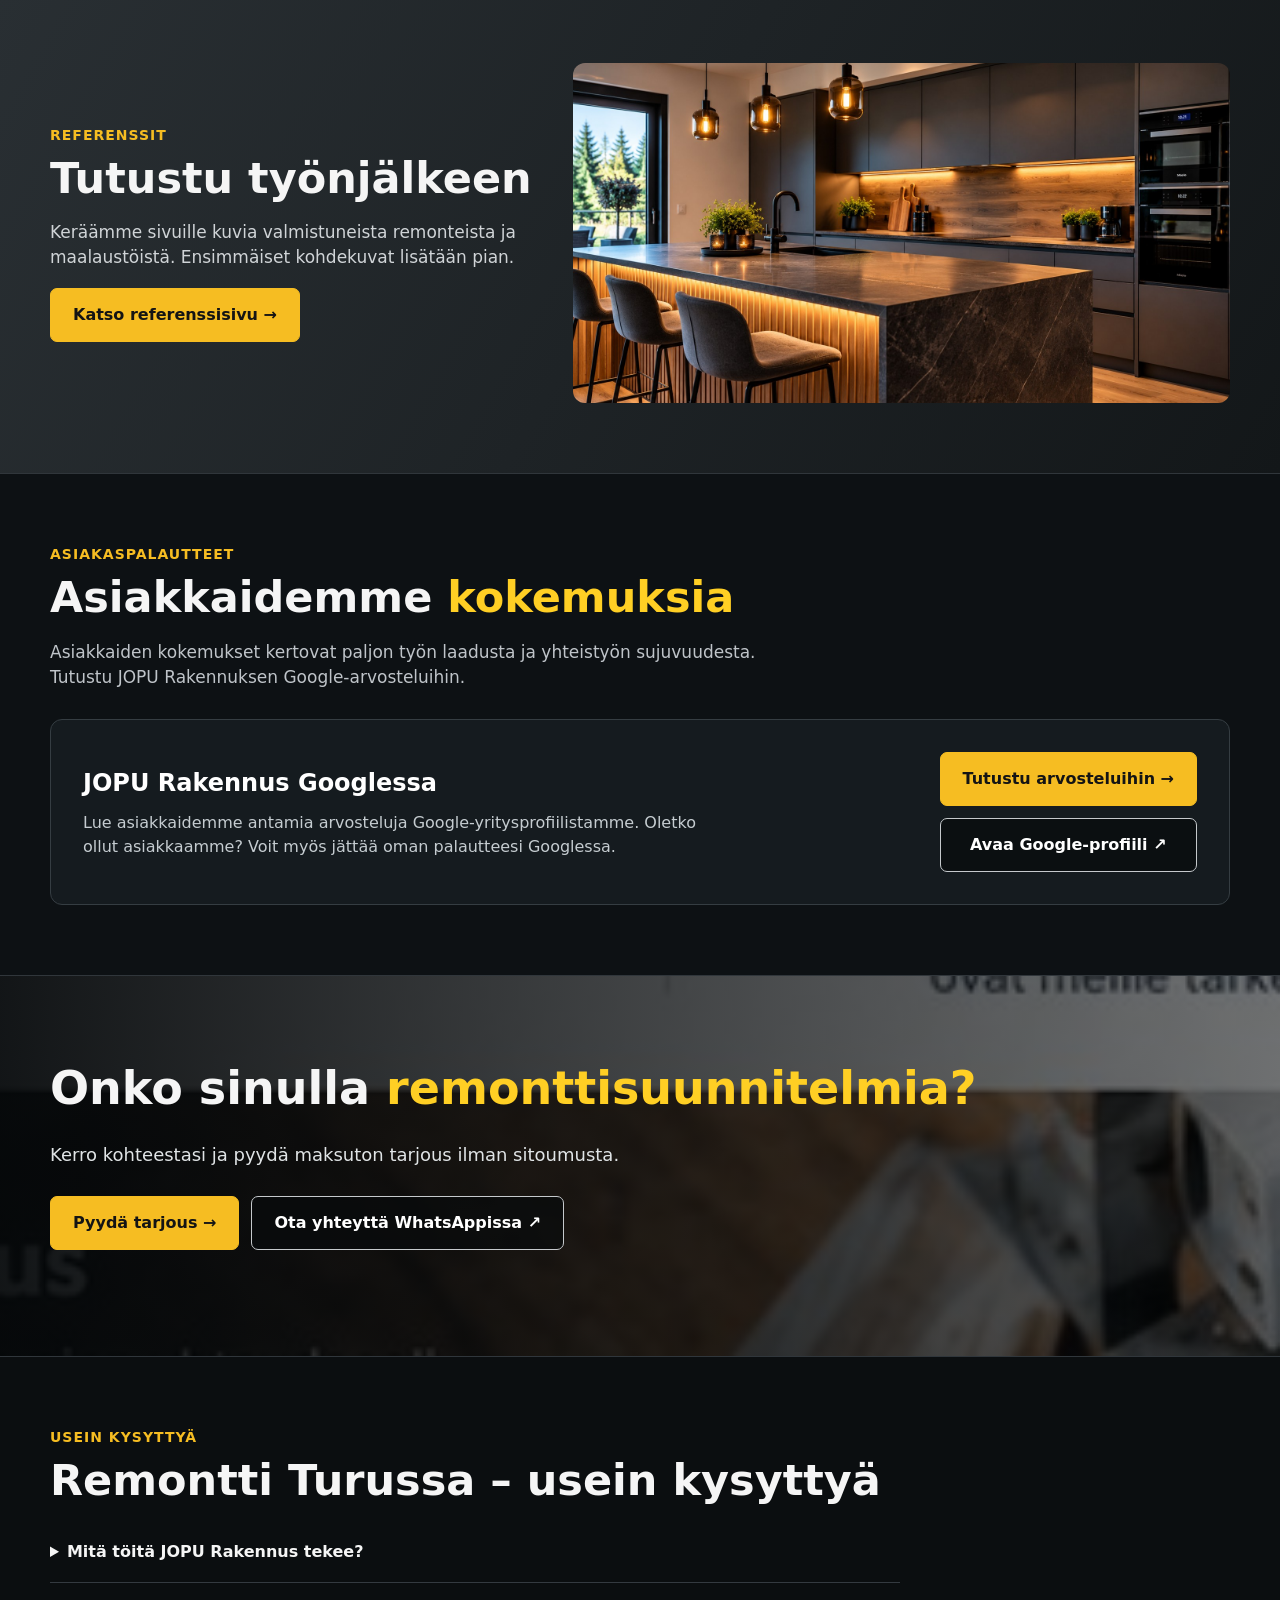
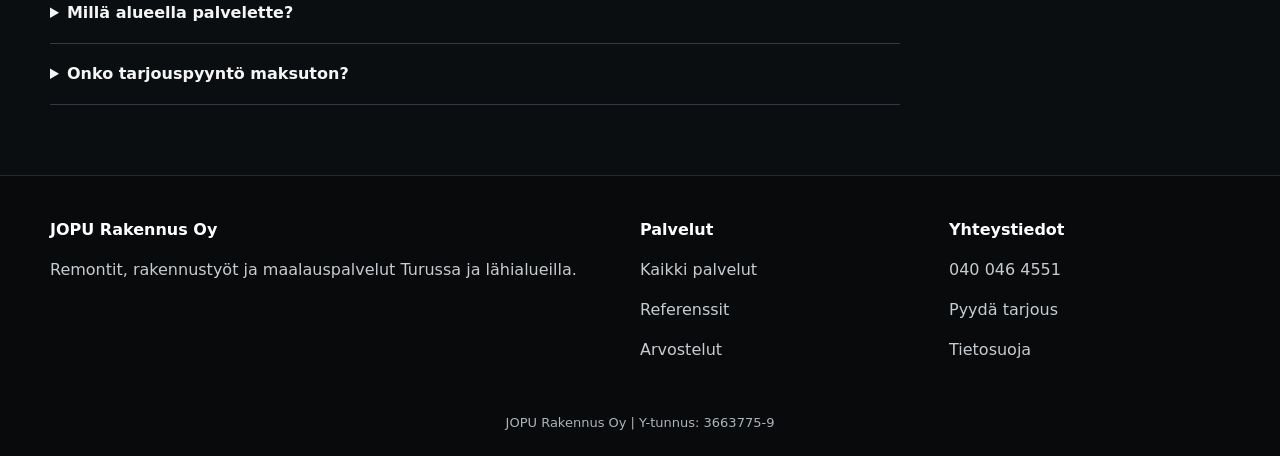
==== commit 0bfb08eb: "Update index.html" ====
--- a/index.html
+++ b/index.html
@@ -2,405 +2,464 @@
 <!doctype html>
 <html lang="fi">
 <head>
-<meta charset="utf-8">
-<meta name="viewport" content="width=device-width,initial-scale=1">
-
-<title>JOPU Rakennus Oy | Remontit ja kattomaalaukset Turku</title>
-<meta name="description" content="JOPU Rakennus Oy toteuttaa sisäremontit, tasoitus- ja maalaustyöt sekä ulko- ja kattomaalaukset Turussa ja lähialueilla. Pyydä maksuton tarjous.">
-<meta name="robots" content="index,follow">
-<link rel="canonical" href="https://www.jopurakennus.fi/">
-<link rel="stylesheet" href="style.css">
-
-<meta property="og:type" content="website">
-<meta property="og:locale" content="fi_FI">
-<meta property="og:title" content="JOPU Rakennus Oy – remontit ja maalaustyöt Turussa">
-<meta property="og:description" content="Sisäremontit, tasoitus- ja maalaustyöt sekä ulko- ja kattomaalaukset Turussa ja lähialueilla.">
-<meta property="og:url" content="https://www.jopurakennus.fi/">
-
-<style>
-body {
-  background:#0b0e10;
-  color:#f5f5f5;
-}
-
-.j-hero {
-  position:relative;
-  min-height:590px;
-  background:
-    linear-gradient(
-      90deg,
-      rgba(6,9,12,.96) 0%,
-      rgba(6,9,12,.83) 40%,
-      rgba(6,9,12,.23) 100%
-    ),
-    url('hero.jpg') center/cover;
-  color:#fff;
-  display:flex;
-  align-items:center;
-}
-
-.j-hero .container {
-  padding-top:85px;
-  padding-bottom:80px;
-}
-
-.j-hero h1 {
-  max-width:810px;
-  font-size:clamp(39px,5.7vw,72px);
-  letter-spacing:-1.8px;
-  line-height:1.08;
-  margin:16px 0;
-}
-
-.j-hero h1 em,
-.j-section h2 em,
-.j-cta h2 em {
-  font-style:normal;
-  color:#ffcf24;
-}
-
-.j-hero p {
-  font-size:19px;
-  color:#e7e9ea;
-  max-width:620px;
-}
-
-.j-hero .eyebrow {
-  color:#ffcf24;
-}
-
-.j-actions {
-  display:flex;
-  flex-wrap:wrap;
-  gap:12px;
-  margin:28px 0;
-}
-
-.j-outline {
-  display:inline-flex;
-  align-items:center;
-  justify-content:center;
-  gap:9px;
-  border:1px solid #c5c9cc;
-  background:rgba(8,10,12,.7);
-  color:white;
-  border-radius:7px;
-  padding:14px 22px;
-  font-weight:800;
-}
-
-.j-outline:hover {
-  background:#25292c;
-}
-
-.j-highlights {
-  display:flex;
-  gap:25px;
-  flex-wrap:wrap;
-  margin-top:30px;
-  color:#f5f5f5;
-  font-weight:700;
-  font-size:14px;
-}
-
-.j-highlights span:before {
-  content:"✓";
-  display:inline-grid;
-  place-items:center;
-  color:#101214;
-  border-radius:50%;
-  width:24px;
-  height:24px;
-  background:#ffcf24;
-  margin-right:9px;
-}
-
-.j-section {
-  padding:70px 0;
-}
-
-.j-section h2 {
-  font-size:clamp(30px,3.6vw,43px);
-  line-height:1.12;
-  margin:8px 0 18px;
-}
-
-.j-intro {
-  max-width:720px;
-  color:#bfc4c9;
-  font-size:17px;
-}
-
-.j-service-grid {
-  display:grid;
-  grid-template-columns:repeat(3,minmax(0,1fr));
-  gap:19px;
-  margin-top:32px;
-}
-
-.j-service {
-  background:#111619;
-  border:1px solid #31383d;
-  border-radius:10px;
-  overflow:hidden;
-  display:flex;
-  flex-direction:column;
-}
-
-.j-service img {
-  height:210px;
-  object-fit:cover;
-}
-
-.j-service-body {
-  padding:23px;
-  flex:1;
-  display:flex;
-  flex-direction:column;
-}
-
-.j-service h3 {
-  font-size:22px;
-  margin:0 0 10px;
-}
-
-.j-service p {
-  color:#bfc5c9;
-  margin:0 0 20px;
-  flex:1;
-}
-
-.j-service a {
-  color:#ffcf24;
-  font-weight:800;
-}
-
-.j-trust {
-  border-block:1px solid #30363b;
-  background:#090c0e;
-}
-
-.j-trust .container {
-  display:grid;
-  grid-template-columns:repeat(4,1fr);
-  gap:22px;
-  padding-top:28px;
-  padding-bottom:28px;
-}
-
-.j-trust article {
-  display:flex;
-  gap:13px;
-  align-items:flex-start;
-}
-
-.j-trust b {
-  font-size:28px;
-  color:#ffcf24;
-}
-
-.j-trust strong {
-  display:block;
-  font-size:15px;
-}
-
-.j-trust small {
-  display:block;
-  color:#b8bec3;
-  margin-top:5px;
-}
-
-.j-ref {
-  background:linear-gradient(120deg,#292f33,#131719);
-}
-
-.j-ref .container {
-  display:grid;
-  grid-template-columns:.85fr 1.15fr;
-  gap:38px;
-  align-items:center;
-}
-
-.j-ref img {
-  border-radius:12px;
-  max-height:340px;
-  object-fit:cover;
-}
-
-.j-ref p {
-  color:#d0d4d7;
-  font-size:17px;
-}
-
-.j-cta {
-  background:
-    linear-gradient(
-      90deg,
-      rgba(4,7,9,.94),
-      rgba(4,7,9,.57)
-    ),
-    url('cta.jpg') center/cover;
-  padding:78px 0;
-}
-
-.j-cta h2 {
-  font-size:clamp(30px,4vw,46px);
-  margin:0 0 10px;
-}
-
-.j-cta p {
-  font-size:18px;
-  color:#e0e4e6;
-}
-
-.j-faq {
-  border-top:1px solid #30363b;
-}
-
-.j-faq details {
-  max-width:850px;
-  padding:18px 0;
-  border-bottom:1px solid #343a40;
-}
-
-.j-faq summary {
-  font-weight:800;
-  cursor:pointer;
-}
-
-.j-faq details p {
-  color:#c0c7cb;
-}
-
-.j-footer {
-  background:#080a0c;
-  border-top:1px solid #24292d;
-  padding:42px 0 24px;
-  color:#c7ccd0;
-}
-
-.j-footer-grid {
-  display:grid;
-  grid-template-columns:2fr 1fr 1fr;
-  gap:28px;
-}
-
-.j-footer strong {
-  color:#fff;
-}
-
-.j-footer a {
-  color:#c7ccd0;
-}
-
-.j-footer a:hover {
-  color:#ffcf24;
-}
-
-.j-footer .company {
-  text-align:center;
-  font-size:13px;
-  color:#aeb4b9;
-  margin:35px 0 0;
-}
-
-@media(max-width:800px) {
-  .j-service-grid {
-    grid-template-columns:1fr 1fr;
+  <meta charset="utf-8">
+  <meta name="viewport" content="width=device-width,initial-scale=1">
+
+  <title>JOPU Rakennus Oy | Remontit ja kattomaalaukset Turku</title>
+  <meta name="description" content="JOPU Rakennus Oy toteuttaa sisäremontit, tasoitus- ja maalaustyöt sekä ulko- ja kattomaalaukset Turussa ja lähialueilla. Pyydä maksuton tarjous.">
+  <meta name="robots" content="index,follow">
+  <link rel="canonical" href="https://www.jopurakennus.fi/">
+  <link rel="stylesheet" href="style.css">
+
+  <meta property="og:type" content="website">
+  <meta property="og:locale" content="fi_FI">
+  <meta property="og:title" content="JOPU Rakennus Oy – remontit ja maalaustyöt Turussa">
+  <meta property="og:description" content="Sisäremontit, tasoitus- ja maalaustyöt sekä ulko- ja kattomaalaukset Turussa ja lähialueilla.">
+  <meta property="og:url" content="https://www.jopurakennus.fi/">
+
+  <style>
+    body {
+      background: #0b0e10;
+      color: #f5f5f5;
+    }
+
+    .j-hero {
+      position: relative;
+      min-height: 590px;
+      background:
+        linear-gradient(
+          90deg,
+          rgba(6,9,12,.96) 0%,
+          rgba(6,9,12,.83) 40%,
+          rgba(6,9,12,.23) 100%
+        ),
+        url('hero.jpg') center/cover;
+      color: #fff;
+      display: flex;
+      align-items: center;
+    }
+
+    .j-hero .container {
+      padding-top: 85px;
+      padding-bottom: 80px;
+    }
+
+    .j-hero h1 {
+      max-width: 810px;
+      font-size: clamp(39px,5.7vw,72px);
+      letter-spacing: -1.8px;
+      line-height: 1.08;
+      margin: 16px 0;
+    }
+
+    .j-hero h1 em,
+    .j-section h2 em,
+    .j-cta h2 em {
+      font-style: normal;
+      color: #ffcf24;
+    }
+
+    .j-hero p {
+      font-size: 19px;
+      color: #e7e9ea;
+      max-width: 620px;
+    }
+
+    .j-hero .eyebrow {
+      color: #ffcf24;
+    }
+
+    .j-actions {
+      display: flex;
+      flex-wrap: wrap;
+      gap: 12px;
+      margin: 28px 0;
+    }
+
+    .j-outline {
+      display: inline-flex;
+      align-items: center;
+      justify-content: center;
+      gap: 9px;
+      border: 1px solid #c5c9cc;
+      background: rgba(8,10,12,.7);
+      color: white;
+      border-radius: 7px;
+      padding: 14px 22px;
+      font-weight: 800;
+    }
+
+    .j-outline:hover {
+      background: #25292c;
+    }
+
+    .j-highlights {
+      display: flex;
+      gap: 25px;
+      flex-wrap: wrap;
+      margin-top: 30px;
+      color: #f5f5f5;
+      font-weight: 700;
+      font-size: 14px;
+    }
+
+    .j-highlights span:before {
+      content: "✓";
+      display: inline-grid;
+      place-items: center;
+      color: #101214;
+      border-radius: 50%;
+      width: 24px;
+      height: 24px;
+      background: #ffcf24;
+      margin-right: 9px;
+    }
+
+    .j-section {
+      padding: 70px 0;
+    }
+
+    .j-section h2 {
+      font-size: clamp(30px,3.6vw,43px);
+      line-height: 1.12;
+      margin: 8px 0 18px;
+    }
+
+    .j-intro {
+      max-width: 720px;
+      color: #bfc4c9;
+      font-size: 17px;
+    }
+
+    .j-service-grid {
+      display: grid;
+      grid-template-columns: repeat(3,minmax(0,1fr));
+      gap: 19px;
+      margin-top: 32px;
+    }
+
+    .j-service {
+      background: #111619;
+      border: 1px solid #31383d;
+      border-radius: 10px;
+      overflow: hidden;
+      display: flex;
+      flex-direction: column;
+    }
+
+    .j-service img {
+      height: 210px;
+      object-fit: cover;
+    }
+
+    .j-service-body {
+      padding: 23px;
+      flex: 1;
+      display: flex;
+      flex-direction: column;
+    }
+
+    .j-service h3 {
+      font-size: 22px;
+      margin: 0 0 10px;
+    }
+
+    .j-service p {
+      color: #bfc5c9;
+      margin: 0 0 20px;
+      flex: 1;
+    }
+
+    .j-service a {
+      color: #ffcf24;
+      font-weight: 800;
+    }
+
+    .j-trust {
+      border-block: 1px solid #30363b;
+      background: #090c0e;
+    }
+
+    .j-trust .container {
+      display: grid;
+      grid-template-columns: repeat(4,1fr);
+      gap: 22px;
+      padding-top: 28px;
+      padding-bottom: 28px;
+    }
+
+    .j-trust article {
+      display: flex;
+      gap: 13px;
+      align-items: flex-start;
+    }
+
+    .j-trust b {
+      font-size: 28px;
+      color: #ffcf24;
+    }
+
+    .j-trust strong {
+      display: block;
+      font-size: 15px;
+    }
+
+    .j-trust small {
+      display: block;
+      color: #b8bec3;
+      margin-top: 5px;
+    }
+
+    .j-ref {
+      background: linear-gradient(120deg,#292f33,#131719);
+    }
+
+    .j-ref .container {
+      display: grid;
+      grid-template-columns: .85fr 1.15fr;
+      gap: 38px;
+      align-items: center;
+    }
+
+    .j-ref img {
+      border-radius: 12px;
+      max-height: 340px;
+      object-fit: cover;
+    }
+
+    .j-ref p {
+      color: #d0d4d7;
+      font-size: 17px;
+    }
+
+    /* GOOGLE-ARVOSTELUJEN ESITTELY */
+    .j-reviews {
+      background: #0d1114;
+      border-top: 1px solid #30363b;
+      border-bottom: 1px solid #30363b;
+    }
+
+    .j-review-panel {
+      margin-top: 28px;
+      padding: 32px;
+      border: 1px solid #353d42;
+      background: #151b1f;
+      border-radius: 12px;
+      display: grid;
+      grid-template-columns: 1fr auto;
+      gap: 28px;
+      align-items: center;
+    }
+
+    .j-review-panel h3 {
+      font-size: 24px;
+      margin: 0 0 10px;
+      color: #fff;
+    }
+
+    .j-review-panel p {
+      margin: 0;
+      color: #c5ccd0;
+      max-width: 650px;
+    }
+
+    .j-review-actions {
+      display: flex;
+      flex-direction: column;
+      gap: 12px;
+    }
+
+    .j-review-actions a {
+      white-space: nowrap;
+      text-align: center;
+    }
+
+    .j-cta {
+      background:
+        linear-gradient(
+          90deg,
+          rgba(4,7,9,.94),
+          rgba(4,7,9,.57)
+        ),
+        url('cta.jpg') center/cover;
+      padding: 78px 0;
+    }
+
+    .j-cta h2 {
+      font-size: clamp(30px,4vw,46px);
+      margin: 0 0 10px;
+    }
+
+    .j-cta p {
+      font-size: 18px;
+      color: #e0e4e6;
+    }
+
+    .j-faq {
+      border-top: 1px solid #30363b;
+    }
+
+    .j-faq details {
+      max-width: 850px;
+      padding: 18px 0;
+      border-bottom: 1px solid #343a40;
+    }
+
+    .j-faq summary {
+      font-weight: 800;
+      cursor: pointer;
+    }
+
+    .j-faq details p {
+      color: #c0c7cb;
+    }
+
+    .j-footer {
+      background: #080a0c;
+      border-top: 1px solid #24292d;
+      padding: 42px 0 24px;
+      color: #c7ccd0;
+    }
+
+    .j-footer-grid {
+      display: grid;
+      grid-template-columns: 2fr 1fr 1fr;
+      gap: 28px;
+    }
+
+    .j-footer strong {
+      color: #fff;
+    }
+
+    .j-footer a {
+      color: #c7ccd0;
+    }
+
+    .j-footer a:hover {
+      color: #ffcf24;
+    }
+
+    .j-footer .company {
+      text-align: center;
+      font-size: 13px;
+      color: #aeb4b9;
+      margin: 35px 0 0;
+    }
+
+    @media(max-width: 800px) {
+      .j-service-grid {
+        grid-template-columns: 1fr 1fr;
+      }
+
+      .j-trust .container {
+        grid-template-columns: 1fr 1fr;
+      }
+
+      .j-ref .container {
+        grid-template-columns: 1fr;
+      }
+
+      .j-review-panel {
+        grid-template-columns: 1fr;
+      }
+
+      .j-review-actions {
+        align-items: flex-start;
+      }
+
+      .j-footer-grid {
+        grid-template-columns: 1fr 1fr;
+      }
+    }
+
+    @media(max-width: 600px) {
+      .j-hero {
+        min-height: auto;
+        background-position: 65% center;
+      }
+
+      .j-hero .container {
+        padding-top: 66px;
+        padding-bottom: 66px;
+      }
+
+      .j-hero p {
+        font-size: 17px;
+      }
+
+      .j-hero h1 {
+        font-size: 40px;
+      }
+
+      .j-actions .btn,
+      .j-actions .j-outline {
+        width: 100%;
+      }
+
+      .j-service-grid {
+        grid-template-columns: 1fr;
+      }
+
+      .j-service img {
+        height: 210px;
+      }
+
+      .j-trust .container {
+        gap: 22px;
+      }
+
+      .j-trust article {
+        display: block;
+      }
+
+      .j-trust b {
+        display: block;
+      }
+
+      .j-review-panel {
+        padding: 24px;
+      }
+
+      .j-review-actions,
+      .j-review-actions a {
+        width: 100%;
+      }
+
+      .j-footer-grid {
+        grid-template-columns: 1fr;
+      }
+
+      .j-section {
+        padding: 54px 0;
+      }
+    }
+  </style>
+
+  <script type="application/ld+json">
+  {
+    "@context": "https://schema.org",
+    "@type": "HomeAndConstructionBusiness",
+    "name": "JOPU Rakennus Oy",
+    "url": "https://www.jopurakennus.fi/",
+    "telephone": "+358400464551",
+    "areaServed": [
+      {"@type": "City", "name": "Turku"},
+      {"@type": "AdministrativeArea", "name": "Varsinais-Suomi"}
+    ],
+    "serviceType": [
+      "Sisäremontit",
+      "Tasoitus- ja maalaustyöt",
+      "Ulko- ja kattomaalaukset"
+    ]
   }
-
-  .j-trust .container {
-    grid-template-columns:1fr 1fr;
-  }
-
-  .j-ref .container {
-    grid-template-columns:1fr;
-  }
-
-  .j-footer-grid {
-    grid-template-columns:1fr 1fr;
-  }
-}
-
-@media(max-width:600px) {
-  .j-hero {
-    min-height:auto;
-    background-position:65% center;
-  }
-
-  .j-hero .container {
-    padding-top:66px;
-    padding-bottom:66px;
-  }
-
-  .j-hero p {
-    font-size:17px;
-  }
-
-  .j-hero h1 {
-    font-size:40px;
-  }
-
-  .j-actions .btn,
-  .j-actions .j-outline {
-    width:100%;
-  }
-
-  .j-service-grid {
-    grid-template-columns:1fr;
-  }
-
-  .j-service img {
-    height:210px;
-  }
-
-  .j-trust .container {
-    gap:22px;
-  }
-
-  .j-trust article {
-    display:block;
-  }
-
-  .j-trust b {
-    display:block;
-  }
-
-  .j-footer-grid {
-    grid-template-columns:1fr;
-  }
-
-  .j-section {
-    padding:54px 0;
-  }
-}
-</style>
-
-<script type="application/ld+json">
-{
-  "@context":"https://schema.org",
-  "@type":"HomeAndConstructionBusiness",
-  "name":"JOPU Rakennus Oy",
-  "url":"https://www.jopurakennus.fi/",
-  "telephone":"+358400464551",
-  "areaServed":[
-    {"@type":"City","name":"Turku"},
-    {"@type":"AdministrativeArea","name":"Varsinais-Suomi"}
-  ],
-  "serviceType":[
-    "Sisäremontit",
-    "Tasoitus- ja maalaustyöt",
-    "Ulko- ja kattomaalaukset"
-  ]
-}
-</script>
-
-<script>
-window.va=window.va||function(){
-  (window.vaq=window.vaq||[]).push(arguments);
-};
-</script>
-<script defer src="/_vercel/insights/script.js"></script>
+  </script>
+
+  <script>
+    window.va = window.va || function() {
+      (window.vaq = window.vaq || []).push(arguments);
+    };
+  </script>
+  <script defer src="/_vercel/insights/script.js"></script>
 </head>
 
 <body>
@@ -417,6 +476,7 @@
       <a href="index.html" aria-current="page">Etusivu</a>
       <a href="palvelut.html">Palvelut</a>
       <a href="referenssit.html">Referenssit</a>
+      <a href="arvostelut.html">Arvostelut</a>
       <a href="meista.html">Meistä</a>
       <a href="yhteystiedot.html">Yhteystiedot</a>
     </nav>
@@ -435,6 +495,7 @@
     <a href="index.html">Etusivu</a>
     <a href="palvelut.html">Palvelut</a>
     <a href="referenssit.html">Referenssit</a>
+    <a href="arvostelut.html">Arvostelut</a>
     <a href="meista.html">Meistä</a>
     <a href="yhteystiedot.html">Yhteystiedot</a>
   </div>
@@ -442,233 +503,276 @@
 
 <main>
 
-<section class="j-hero">
-  <div class="container">
-
-    <div class="eyebrow">TURKU JA LÄHIALUEET</div>
-
-    <h1>
-      Laadukkaat
-      <em>rakennus- ja remonttityöt</em>
-      kotiisi
-    </h1>
-
-    <p>
-      JOPU Rakennus toteuttaa sisäremontit,
-      tasoitus- ja maalaustyöt sekä
-      ulko- ja kattomaalaukset ammattitaidolla
-      Turussa ja lähialueilla.
-    </p>
-
-    <div class="j-actions">
-      <a class="btn" href="yhteystiedot.html">
-        ✉ Pyydä maksuton tarjous →
-      </a>
-
-      <a class="j-outline"
-         href="https://wa.me/358400464551"
-         target="_blank"
-         rel="noopener noreferrer">
-        Ota yhteyttä WhatsAppissa ↗
-      </a>
+  <section class="j-hero">
+    <div class="container">
+
+      <div class="eyebrow">TURKU JA LÄHIALUEET</div>
+
+      <h1>
+        Laadukkaat
+        <em>rakennus- ja remonttityöt</em>
+        kotiisi
+      </h1>
+
+      <p>
+        JOPU Rakennus toteuttaa sisäremontit,
+        tasoitus- ja maalaustyöt sekä
+        ulko- ja kattomaalaukset ammattitaidolla
+        Turussa ja lähialueilla.
+      </p>
+
+      <div class="j-actions">
+        <a class="btn" href="yhteystiedot.html">
+          ✉ Pyydä maksuton tarjous →
+        </a>
+
+        <a class="j-outline"
+           href="https://wa.me/358400464551"
+           target="_blank"
+           rel="noopener noreferrer">
+          Ota yhteyttä WhatsAppissa ↗
+        </a>
+      </div>
+
+      <div class="j-highlights">
+        <span>Huolellinen työnjälki</span>
+        <span>Selkeä sopiminen</span>
+        <span>Turku ja lähialueet</span>
+      </div>
+
     </div>
-
-    <div class="j-highlights">
-      <span>Huolellinen työnjälki</span>
-      <span>Selkeä sopiminen</span>
-      <span>Turku ja lähialueet</span>
+  </section>
+
+  <section class="j-section" id="palvelut">
+    <div class="container">
+
+      <div class="eyebrow">PALVELUMME</div>
+      <h2>Remontti- ja maalauspalvelut</h2>
+
+      <p class="j-intro">
+        Olipa kyseessä kodin pintaremontti tai
+        rakennuksen ulkopintojen kunnostus,
+        saat työt sovitusti ja huolellisesti toteutettuina.
+      </p>
+
+      <div class="j-service-grid">
+
+        <article class="j-service">
+          <img src="service1.jpg"
+               alt="Sisäremontti"
+               loading="lazy">
+
+          <div class="j-service-body">
+            <h3>Sisäremontit</h3>
+            <p>
+              Huoneistojen ja omakotitalojen sisäremontit,
+              pintojen uudistukset ja erilaiset korjaustyöt.
+            </p>
+            <a href="palvelut.html">Lue lisää →</a>
+          </div>
+        </article>
+
+        <article class="j-service">
+          <img src="service2.jpg"
+               alt="Tasoitus- ja maalaustyöt"
+               loading="lazy">
+
+          <div class="j-service-body">
+            <h3>Tasoitus- ja maalaustyöt</h3>
+            <p>
+              Seinien ja kattojen tasoitukset,
+              pohjatyöt ja maalaukset siistillä viimeistelyllä.
+            </p>
+            <a href="palvelut.html">Lue lisää →</a>
+          </div>
+        </article>
+
+        <article class="j-service">
+          <img src="service3.jpg"
+               alt="Ulko- ja kattomaalaukset"
+               loading="lazy">
+
+          <div class="j-service-body">
+            <h3>Ulko- ja kattomaalaukset</h3>
+            <p>
+              Rakennusten ulkopintojen ja kattojen
+              pesut, huoltomaalaukset ja kunnostukset.
+            </p>
+            <a href="palvelut.html">Lue lisää →</a>
+          </div>
+        </article>
+
+      </div>
     </div>
-
-  </div>
-</section>
-
-<section class="j-section" id="palvelut">
-  <div class="container">
-
-    <div class="eyebrow">PALVELUMME</div>
-    <h2>Remontti- ja maalauspalvelut</h2>
-
-    <p class="j-intro">
-      Olipa kyseessä kodin pintaremontti tai
-      rakennuksen ulkopintojen kunnostus,
-      saat työt sovitusti ja huolellisesti toteutettuina.
-    </p>
-
-    <div class="j-service-grid">
-
-      <article class="j-service">
-        <img src="service1.jpg"
-             alt="Sisäremontti"
-             loading="lazy">
-
-        <div class="j-service-body">
-          <h3>Sisäremontit</h3>
-          <p>
-            Huoneistojen ja omakotitalojen sisäremontit,
-            pintojen uudistukset ja erilaiset korjaustyöt.
-          </p>
-          <a href="palvelut.html">Lue lisää →</a>
+  </section>
+
+  <section class="j-trust" aria-label="Miksi JOPU Rakennus">
+    <div class="container">
+
+      <article>
+        <b>◇</b>
+        <div>
+          <strong>Kokenut ammattilainen</strong>
+          <small>Pitkä kokemus rakennusalalta</small>
         </div>
       </article>
 
-      <article class="j-service">
-        <img src="service2.jpg"
-             alt="Tasoitus- ja maalaustyöt"
-             loading="lazy">
-
-        <div class="j-service-body">
-          <h3>Tasoitus- ja maalaustyöt</h3>
-          <p>
-            Seinien ja kattojen tasoitukset,
-            pohjatyöt ja maalaukset siistillä viimeistelyllä.
-          </p>
-          <a href="palvelut.html">Lue lisää →</a>
+      <article>
+        <b>⬡</b>
+        <div>
+          <strong>Luotettava yhteistyö</strong>
+          <small>Sovituista asioista pidetään kiinni</small>
         </div>
       </article>
 
-      <article class="j-service">
-        <img src="service3.jpg"
-             alt="Ulko- ja kattomaalaukset"
-             loading="lazy">
-
-        <div class="j-service-body">
-          <h3>Ulko- ja kattomaalaukset</h3>
-          <p>
-            Rakennusten ulkopintojen ja kattojen
-            pesut, huoltomaalaukset ja kunnostukset.
-          </p>
-          <a href="palvelut.html">Lue lisää →</a>
+      <article>
+        <b>✓</b>
+        <div>
+          <strong>Laadukas työnjälki</strong>
+          <small>Siisti ja huolellinen lopputulos</small>
         </div>
       </article>
 
+      <article>
+        <b>⌖</b>
+        <div>
+          <strong>Paikallinen palvelu</strong>
+          <small>Turku ja lähialueet</small>
+        </div>
+      </article>
+
     </div>
-  </div>
-</section>
-
-<section class="j-trust" aria-label="Miksi JOPU Rakennus">
-  <div class="container">
-
-    <article>
-      <b>◇</b>
+  </section>
+
+  <section class="j-section j-ref">
+    <div class="container">
+
       <div>
-        <strong>Kokenut ammattilainen</strong>
-        <small>Pitkä kokemus rakennusalalta</small>
+        <div class="eyebrow">REFERENSSIT</div>
+        <h2>Tutustu työnjälkeen</h2>
+
+        <p>
+          Keräämme sivuille kuvia valmistuneista
+          remonteista ja maalaustöistä.
+          Ensimmäiset kohdekuvat lisätään pian.
+        </p>
+
+        <a class="btn" href="referenssit.html">
+          Katso referenssisivu →
+        </a>
       </div>
-    </article>
-
-    <article>
-      <b>⬡</b>
-      <div>
-        <strong>Luotettava yhteistyö</strong>
-        <small>Sovituista asioista pidetään kiinni</small>
+
+      <img src="referenssit-hero.jpg"
+           alt="Havainnekuva modernista keittiöstä"
+           loading="lazy">
+
+    </div>
+  </section>
+
+  <!-- UUSI GOOGLE-ARVOSTELUOSIO -->
+  <section class="j-section j-reviews" id="arvostelut">
+    <div class="container">
+
+      <div class="eyebrow">ASIAKASPALAUTTEET</div>
+      <h2>Asiakkaidemme <em>kokemuksia</em></h2>
+
+      <p class="j-intro">
+        Asiakkaiden kokemukset kertovat paljon
+        työn laadusta ja yhteistyön sujuvuudesta.
+        Tutustu JOPU Rakennuksen Google-arvosteluihin.
+      </p>
+
+      <div class="j-review-panel">
+
+        <div>
+          <h3>JOPU Rakennus Googlessa</h3>
+          <p>
+            Lue asiakkaidemme antamia arvosteluja
+            Google-yritysprofiilistamme.
+            Oletko ollut asiakkaamme?
+            Voit myös jättää oman palautteesi Googlessa.
+          </p>
+        </div>
+
+        <div class="j-review-actions">
+          <a class="btn" href="arvostelut.html">
+            Tutustu arvosteluihin →
+          </a>
+
+          <a class="j-outline"
+             href="https://share.google/8LqddV3fN2uLMQb4i"
+             target="_blank"
+             rel="noopener noreferrer">
+            Avaa Google-profiili ↗
+          </a>
+        </div>
+
       </div>
-    </article>
-
-    <article>
-      <b>✓</b>
-      <div>
-        <strong>Laadukas työnjälki</strong>
-        <small>Siisti ja huolellinen lopputulos</small>
+
+    </div>
+  </section>
+
+  <section class="j-cta">
+    <div class="container">
+
+      <h2>
+        Onko sinulla <em>remonttisuunnitelmia?</em>
+      </h2>
+
+      <p>
+        Kerro kohteestasi ja pyydä maksuton tarjous
+        ilman sitoumusta.
+      </p>
+
+      <div class="j-actions">
+        <a class="btn" href="yhteystiedot.html">
+          Pyydä tarjous →
+        </a>
+
+        <a class="j-outline"
+           href="https://wa.me/358400464551"
+           target="_blank"
+           rel="noopener noreferrer">
+          Ota yhteyttä WhatsAppissa ↗
+        </a>
       </div>
-    </article>
-
-    <article>
-      <b>⌖</b>
-      <div>
-        <strong>Paikallinen palvelu</strong>
-        <small>Turku ja lähialueet</small>
-      </div>
-    </article>
-
-  </div>
-</section>
-
-<section class="j-section j-ref">
-  <div class="container">
-
-    <div>
-      <div class="eyebrow">REFERENSSIT</div>
-      <h2>Tutustu työnjälkeen</h2>
-
-      <p>
-        Keräämme sivuille kuvia valmistuneista
-        remonteista ja maalaustöistä.
-        Ensimmäiset kohdekuvat lisätään pian.
-      </p>
-
-      <a class="btn" href="referenssit.html">
-        Katso referenssisivu →
-      </a>
+
     </div>
-
-    <img src="referenssit-hero.jpg"
-         alt="Havainnekuva modernista keittiöstä"
-         loading="lazy">
-
-  </div>
-</section>
-
-<section class="j-cta">
-  <div class="container">
-
-    <h2>
-      Onko sinulla <em>remonttisuunnitelmia?</em>
-    </h2>
-
-    <p>
-      Kerro kohteestasi ja pyydä maksuton tarjous
-      ilman sitoumusta.
-    </p>
-
-    <div class="j-actions">
-      <a class="btn" href="yhteystiedot.html">
-        Pyydä tarjous →
-      </a>
-
-      <a class="j-outline"
-         href="https://wa.me/358400464551"
-         target="_blank"
-         rel="noopener noreferrer">
-        Ota yhteyttä WhatsAppissa ↗
-      </a>
+  </section>
+
+  <section class="j-section j-faq" id="ukk">
+    <div class="container">
+
+      <div class="eyebrow">USEIN KYSYTTYÄ</div>
+      <h2>Remontti Turussa – usein kysyttyä</h2>
+
+      <details>
+        <summary>Mitä töitä JOPU Rakennus tekee?</summary>
+        <p>
+          Sisäremontteja, tasoitus- ja maalaustöitä,
+          ulko- ja kattomaalauksia sekä muita
+          rakennus- ja korjaustöitä.
+        </p>
+      </details>
+
+      <details>
+        <summary>Millä alueella palvelette?</summary>
+        <p>
+          Turussa ja lähialueilla.
+          Muista kohteista voidaan sopia erikseen.
+        </p>
+      </details>
+
+      <details>
+        <summary>Onko tarjouspyyntö maksuton?</summary>
+        <p>
+          Kyllä, voit pyytää tarjouksen maksutta
+          ja ilman sitoumusta.
+        </p>
+      </details>
+
     </div>
-
-  </div>
-</section>
-
-<section class="j-section j-faq" id="ukk">
-  <div class="container">
-
-    <div class="eyebrow">USEIN KYSYTTYÄ</div>
-    <h2>Remontti Turussa – usein kysyttyä</h2>
-
-    <details>
-      <summary>Mitä töitä JOPU Rakennus tekee?</summary>
-      <p>
-        Sisäremontteja, tasoitus- ja maalaustöitä,
-        ulko- ja kattomaalauksia sekä muita
-        rakennus- ja korjaustöitä.
-      </p>
-    </details>
-
-    <details>
-      <summary>Millä alueella palvelette?</summary>
-      <p>
-        Turussa ja lähialueilla.
-        Muista kohteista voidaan sopia erikseen.
-      </p>
-    </details>
-
-    <details>
-      <summary>Onko tarjouspyyntö maksuton?</summary>
-      <p>
-        Kyllä, voit pyytää tarjouksen maksutta
-        ja ilman sitoumusta.
-      </p>
-    </details>
-
-  </div>
-</section>
+  </section>
 
 </main>
 
@@ -689,20 +793,24 @@
         <strong>Palvelut</strong>
         <p><a href="palvelut.html">Kaikki palvelut</a></p>
         <p><a href="referenssit.html">Referenssit</a></p>
+        <p><a href="arvostelut.html">Arvostelut</a></p>
       </div>
 
       <div>
         <strong>Yhteystiedot</strong>
+
         <p>
           <a href="tel:+358400464551">
             040 046 4551
           </a>
         </p>
+
         <p>
           <a href="yhteystiedot.html">
             Pyydä tarjous
           </a>
         </p>
+
         <p>
           <a href="tietosuoja.html">Tietosuoja</a>
         </p>
@@ -718,22 +826,22 @@
 </footer>
 
 <script>
-const hamb = document.querySelector('.hamb');
-const menu = document.querySelector('.mobile-menu');
-
-if (hamb && menu) {
-  hamb.addEventListener('click', () => {
-    const open = menu.classList.toggle('open');
-    hamb.setAttribute('aria-expanded', String(open));
-  });
-
-  menu.querySelectorAll('a').forEach(a => {
-    a.addEventListener('click', () => {
-      menu.classList.remove('open');
-      hamb.setAttribute('aria-expanded', 'false');
+  const hamb = document.querySelector('.hamb');
+  const menu = document.querySelector('.mobile-menu');
+
+  if (hamb && menu) {
+    hamb.addEventListener('click', () => {
+      const open = menu.classList.toggle('open');
+      hamb.setAttribute('aria-expanded', String(open));
     });
-  });
-}
+
+    menu.querySelectorAll('a').forEach(a => {
+      a.addEventListener('click', () => {
+        menu.classList.remove('open');
+        hamb.setAttribute('aria-expanded', 'false');
+      });
+    });
+  }
 </script>
 
 </body>
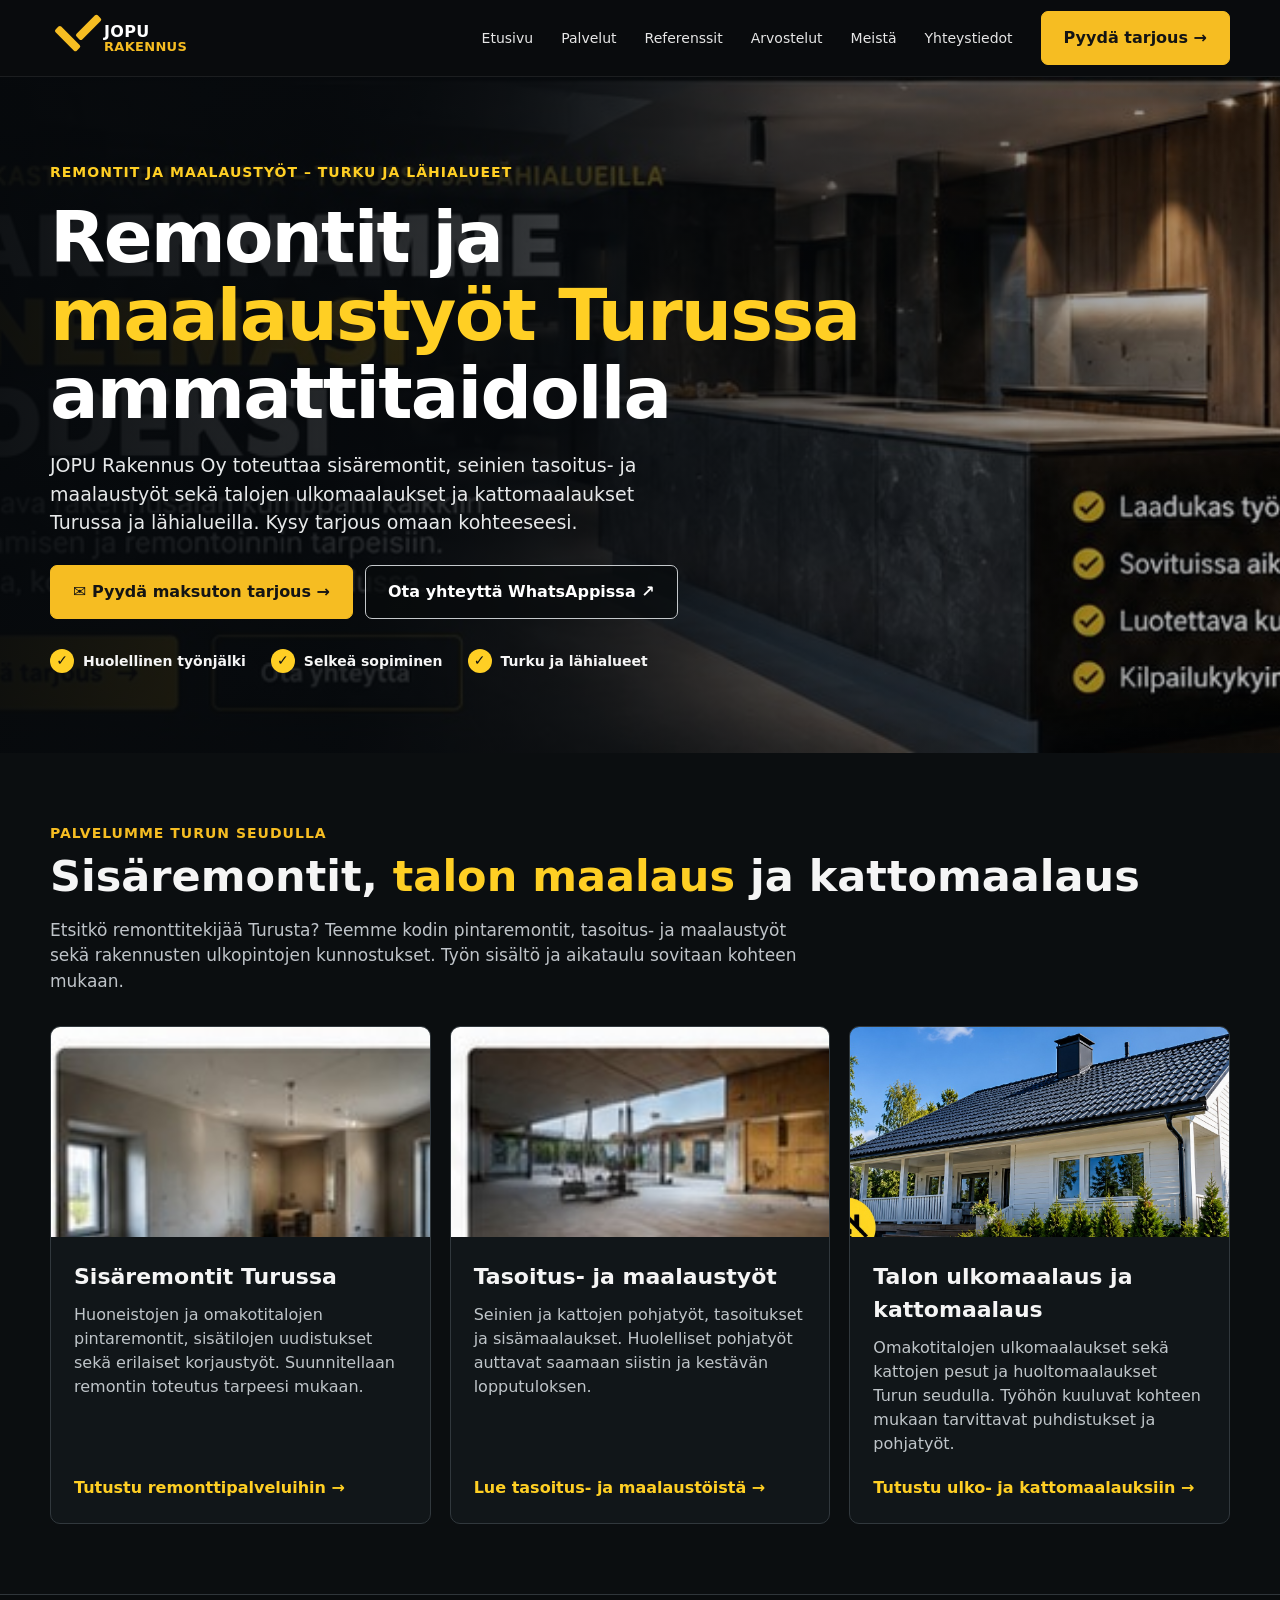
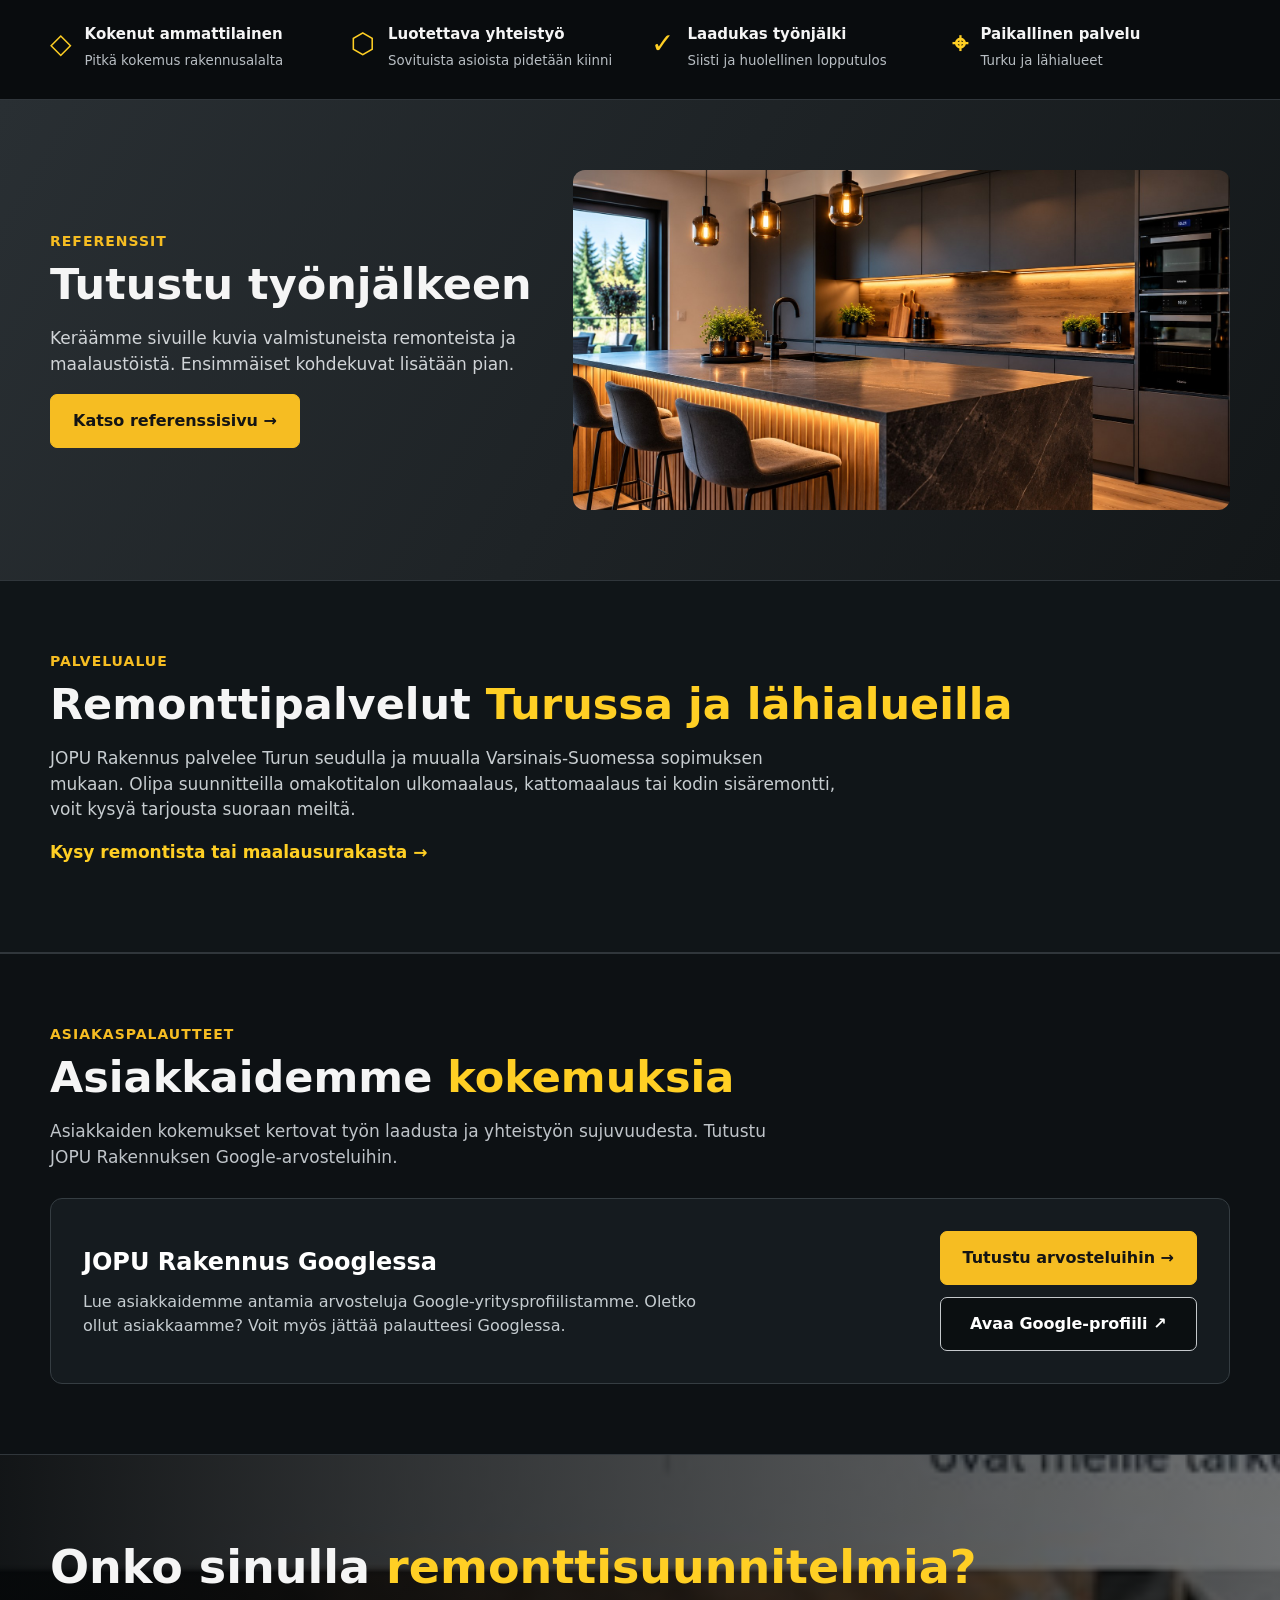
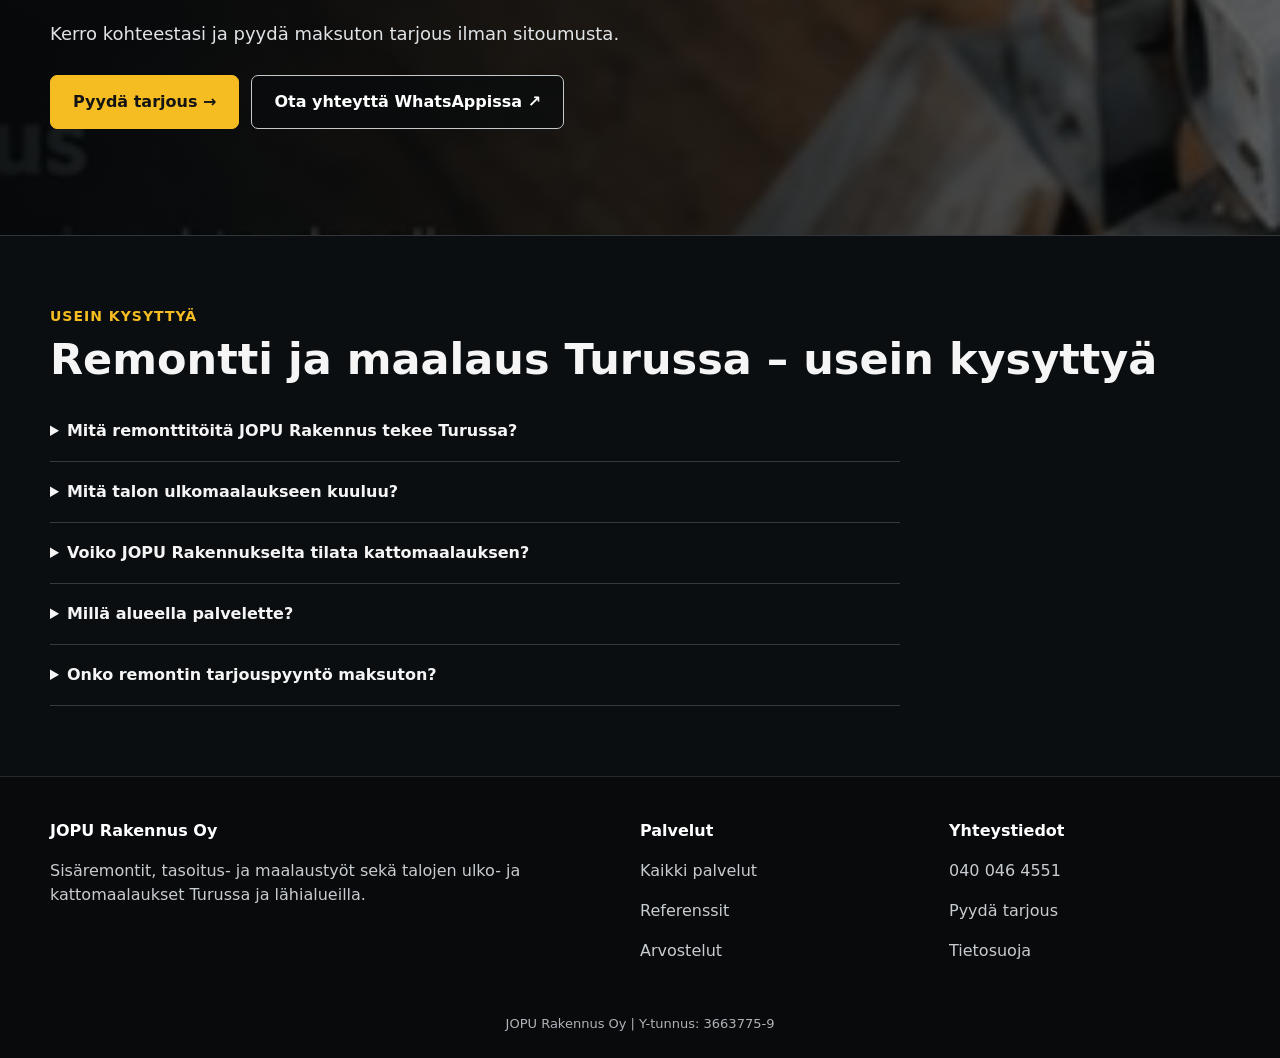
==== commit d684813f: "Update index.html" ====
--- a/index.html
+++ b/index.html
@@ -3,846 +3,197 @@
 <html lang="fi">
 <head>
   <meta charset="utf-8">
-  <meta name="viewport" content="width=device-width,initial-scale=1">
-
-  <title>JOPU Rakennus Oy | Remontit ja kattomaalaukset Turku</title>
-  <meta name="description" content="JOPU Rakennus Oy toteuttaa sisäremontit, tasoitus- ja maalaustyöt sekä ulko- ja kattomaalaukset Turussa ja lähialueilla. Pyydä maksuton tarjous.">
-  <meta name="robots" content="index,follow">
+  <meta name="viewport" content="width=device-width, initial-scale=1">
+  <title>Remontti Turku | Talon maalaus ja kattomaalaus | JOPU Rakennus</title>
+  <meta name="description" content="Tarvitsetko remonttia Turussa? JOPU Rakennus Oy tekee sisäremontit, tasoitus- ja maalaustyöt, talon ulkomaalaukset sekä kattomaalaukset Turun seudulla. Pyydä maksuton tarjous.">
+  <meta name="robots" content="index,follow,max-image-preview:large">
   <link rel="canonical" href="https://www.jopurakennus.fi/">
   <link rel="stylesheet" href="style.css">
-
+  <meta name="theme-color" content="#0b0e10">
   <meta property="og:type" content="website">
   <meta property="og:locale" content="fi_FI">
-  <meta property="og:title" content="JOPU Rakennus Oy – remontit ja maalaustyöt Turussa">
-  <meta property="og:description" content="Sisäremontit, tasoitus- ja maalaustyöt sekä ulko- ja kattomaalaukset Turussa ja lähialueilla.">
+  <meta property="og:site_name" content="JOPU Rakennus Oy">
+  <meta property="og:title" content="Remontit, talon maalaukset ja kattomaalaukset Turussa | JOPU Rakennus">
+  <meta property="og:description" content="Sisäremontit, tasoitus- ja maalaustyöt sekä talon ulko- ja kattomaalaukset Turussa ja lähialueilla. Pyydä maksuton tarjous.">
   <meta property="og:url" content="https://www.jopurakennus.fi/">
-
+  <meta property="og:image" content="https://www.jopurakennus.fi/hero.jpg">
   <style>
-    body {
-      background: #0b0e10;
-      color: #f5f5f5;
+    body {background:#0b0e10;color:#f5f5f5}
+    .j-hero {position:relative;min-height:590px;background:linear-gradient(90deg,rgba(6,9,12,.96) 0%,rgba(6,9,12,.83) 40%,rgba(6,9,12,.23) 100%),url('hero.jpg') center/cover;color:#fff;display:flex;align-items:center}
+    .j-hero .container {padding-top:85px;padding-bottom:80px}
+    .j-hero h1 {max-width:810px;font-size:clamp(39px,5.7vw,72px);letter-spacing:-1.8px;line-height:1.08;margin:16px 0}
+    .j-hero h1 em,.j-section h2 em,.j-cta h2 em {font-style:normal;color:#ffcf24}
+    .j-hero p {font-size:19px;color:#e7e9ea;max-width:620px}
+    .j-hero .eyebrow {color:#ffcf24}
+    .j-actions {display:flex;flex-wrap:wrap;gap:12px;margin:28px 0}
+    .j-outline {display:inline-flex;align-items:center;justify-content:center;gap:9px;border:1px solid #c5c9cc;background:rgba(8,10,12,.7);color:white;border-radius:7px;padding:14px 22px;font-weight:800;text-decoration:none}
+    .j-outline:hover {background:#25292c}
+    .j-highlights {display:flex;gap:25px;flex-wrap:wrap;margin-top:30px;color:#f5f5f5;font-weight:700;font-size:14px}
+    .j-highlights span:before {content:'✓';display:inline-grid;place-items:center;color:#101214;border-radius:50%;width:24px;height:24px;background:#ffcf24;margin-right:9px}
+    .j-section {padding:70px 0}
+    .j-section h2 {font-size:clamp(30px,3.6vw,43px);line-height:1.12;margin:8px 0 18px}
+    .j-intro {max-width:760px;color:#bfc4c9;font-size:17px}
+    .j-service-grid {display:grid;grid-template-columns:repeat(3,minmax(0,1fr));gap:19px;margin-top:32px}
+    .j-service {background:#111619;border:1px solid #31383d;border-radius:10px;overflow:hidden;display:flex;flex-direction:column}
+    .j-service img {display:block;width:100%;height:210px;object-fit:cover}
+    .j-service-body {padding:23px;flex:1;display:flex;flex-direction:column}
+    .j-service h3 {font-size:22px;margin:0 0 10px}
+    .j-service p {color:#bfc5c9;margin:0 0 20px;flex:1}
+    .j-service a {color:#ffcf24;font-weight:800}
+    .j-trust {border-block:1px solid #30363b;background:#090c0e}
+    .j-trust .container {display:grid;grid-template-columns:repeat(4,1fr);gap:22px;padding-top:28px;padding-bottom:28px}
+    .j-trust article {display:flex;gap:13px;align-items:flex-start}
+    .j-trust b {font-size:28px;color:#ffcf24}
+    .j-trust strong {display:block;font-size:15px}
+    .j-trust small {display:block;color:#b8bec3;margin-top:5px}
+    .j-ref {background:linear-gradient(120deg,#292f33,#131719)}
+    .j-ref .container {display:grid;grid-template-columns:.85fr 1.15fr;gap:38px;align-items:center}
+    .j-ref img {display:block;width:100%;border-radius:12px;max-height:340px;object-fit:cover}
+    .j-ref p {color:#d0d4d7;font-size:17px}
+    .j-reviews {background:#0d1114;border-top:1px solid #30363b;border-bottom:1px solid #30363b}
+    .j-review-panel {margin-top:28px;padding:32px;border:1px solid #353d42;background:#151b1f;border-radius:12px;display:grid;grid-template-columns:1fr auto;gap:28px;align-items:center}
+    .j-review-panel h3 {font-size:24px;margin:0 0 10px;color:#fff}
+    .j-review-panel p {margin:0;color:#c5ccd0;max-width:650px}
+    .j-review-actions {display:flex;flex-direction:column;gap:12px}
+    .j-review-actions a {white-space:nowrap;text-align:center}
+    .j-cta {background:linear-gradient(90deg,rgba(4,7,9,.94),rgba(4,7,9,.57)),url('cta.jpg') center/cover;padding:78px 0}
+    .j-cta h2 {font-size:clamp(30px,4vw,46px);margin:0 0 10px}
+    .j-cta p {font-size:18px;color:#e0e4e6}
+    .j-faq {border-top:1px solid #30363b}
+    .j-faq details {max-width:850px;padding:18px 0;border-bottom:1px solid #343a40}
+    .j-faq summary {font-weight:800;cursor:pointer}
+    .j-faq details p {color:#c0c7cb}
+    .j-footer {background:#080a0c;border-top:1px solid #24292d;padding:42px 0 24px;color:#c7ccd0}
+    .j-footer-grid {display:grid;grid-template-columns:2fr 1fr 1fr;gap:28px}
+    .j-footer strong {color:#fff}
+    .j-footer a {color:#c7ccd0}
+    .j-footer a:hover {color:#ffcf24}
+    .j-footer .company {text-align:center;font-size:13px;color:#aeb4b9;margin:35px 0 0}
+    .j-area {background:#101518;border-block:1px solid #30363b}
+    .j-area p {color:#c7cdd0;max-width:790px;font-size:17px}
+    .j-area a {color:#ffcf24;font-weight:700}
+    @media(max-width:800px) {
+      .j-service-grid {grid-template-columns:1fr 1fr}
+      .j-trust .container {grid-template-columns:1fr 1fr}
+      .j-ref .container,.j-review-panel {grid-template-columns:1fr}
+      .j-review-actions {align-items:flex-start}
+      .j-footer-grid {grid-template-columns:1fr 1fr}
     }
-
-    .j-hero {
-      position: relative;
-      min-height: 590px;
-      background:
-        linear-gradient(
-          90deg,
-          rgba(6,9,12,.96) 0%,
-          rgba(6,9,12,.83) 40%,
-          rgba(6,9,12,.23) 100%
-        ),
-        url('hero.jpg') center/cover;
-      color: #fff;
-      display: flex;
-      align-items: center;
-    }
-
-    .j-hero .container {
-      padding-top: 85px;
-      padding-bottom: 80px;
-    }
-
-    .j-hero h1 {
-      max-width: 810px;
-      font-size: clamp(39px,5.7vw,72px);
-      letter-spacing: -1.8px;
-      line-height: 1.08;
-      margin: 16px 0;
-    }
-
-    .j-hero h1 em,
-    .j-section h2 em,
-    .j-cta h2 em {
-      font-style: normal;
-      color: #ffcf24;
-    }
-
-    .j-hero p {
-      font-size: 19px;
-      color: #e7e9ea;
-      max-width: 620px;
-    }
-
-    .j-hero .eyebrow {
-      color: #ffcf24;
-    }
-
-    .j-actions {
-      display: flex;
-      flex-wrap: wrap;
-      gap: 12px;
-      margin: 28px 0;
-    }
-
-    .j-outline {
-      display: inline-flex;
-      align-items: center;
-      justify-content: center;
-      gap: 9px;
-      border: 1px solid #c5c9cc;
-      background: rgba(8,10,12,.7);
-      color: white;
-      border-radius: 7px;
-      padding: 14px 22px;
-      font-weight: 800;
-    }
-
-    .j-outline:hover {
-      background: #25292c;
-    }
-
-    .j-highlights {
-      display: flex;
-      gap: 25px;
-      flex-wrap: wrap;
-      margin-top: 30px;
-      color: #f5f5f5;
-      font-weight: 700;
-      font-size: 14px;
-    }
-
-    .j-highlights span:before {
-      content: "✓";
-      display: inline-grid;
-      place-items: center;
-      color: #101214;
-      border-radius: 50%;
-      width: 24px;
-      height: 24px;
-      background: #ffcf24;
-      margin-right: 9px;
-    }
-
-    .j-section {
-      padding: 70px 0;
-    }
-
-    .j-section h2 {
-      font-size: clamp(30px,3.6vw,43px);
-      line-height: 1.12;
-      margin: 8px 0 18px;
-    }
-
-    .j-intro {
-      max-width: 720px;
-      color: #bfc4c9;
-      font-size: 17px;
-    }
-
-    .j-service-grid {
-      display: grid;
-      grid-template-columns: repeat(3,minmax(0,1fr));
-      gap: 19px;
-      margin-top: 32px;
-    }
-
-    .j-service {
-      background: #111619;
-      border: 1px solid #31383d;
-      border-radius: 10px;
-      overflow: hidden;
-      display: flex;
-      flex-direction: column;
-    }
-
-    .j-service img {
-      height: 210px;
-      object-fit: cover;
-    }
-
-    .j-service-body {
-      padding: 23px;
-      flex: 1;
-      display: flex;
-      flex-direction: column;
-    }
-
-    .j-service h3 {
-      font-size: 22px;
-      margin: 0 0 10px;
-    }
-
-    .j-service p {
-      color: #bfc5c9;
-      margin: 0 0 20px;
-      flex: 1;
-    }
-
-    .j-service a {
-      color: #ffcf24;
-      font-weight: 800;
-    }
-
-    .j-trust {
-      border-block: 1px solid #30363b;
-      background: #090c0e;
-    }
-
-    .j-trust .container {
-      display: grid;
-      grid-template-columns: repeat(4,1fr);
-      gap: 22px;
-      padding-top: 28px;
-      padding-bottom: 28px;
-    }
-
-    .j-trust article {
-      display: flex;
-      gap: 13px;
-      align-items: flex-start;
-    }
-
-    .j-trust b {
-      font-size: 28px;
-      color: #ffcf24;
-    }
-
-    .j-trust strong {
-      display: block;
-      font-size: 15px;
-    }
-
-    .j-trust small {
-      display: block;
-      color: #b8bec3;
-      margin-top: 5px;
-    }
-
-    .j-ref {
-      background: linear-gradient(120deg,#292f33,#131719);
-    }
-
-    .j-ref .container {
-      display: grid;
-      grid-template-columns: .85fr 1.15fr;
-      gap: 38px;
-      align-items: center;
-    }
-
-    .j-ref img {
-      border-radius: 12px;
-      max-height: 340px;
-      object-fit: cover;
-    }
-
-    .j-ref p {
-      color: #d0d4d7;
-      font-size: 17px;
-    }
-
-    /* GOOGLE-ARVOSTELUJEN ESITTELY */
-    .j-reviews {
-      background: #0d1114;
-      border-top: 1px solid #30363b;
-      border-bottom: 1px solid #30363b;
-    }
-
-    .j-review-panel {
-      margin-top: 28px;
-      padding: 32px;
-      border: 1px solid #353d42;
-      background: #151b1f;
-      border-radius: 12px;
-      display: grid;
-      grid-template-columns: 1fr auto;
-      gap: 28px;
-      align-items: center;
-    }
-
-    .j-review-panel h3 {
-      font-size: 24px;
-      margin: 0 0 10px;
-      color: #fff;
-    }
-
-    .j-review-panel p {
-      margin: 0;
-      color: #c5ccd0;
-      max-width: 650px;
-    }
-
-    .j-review-actions {
-      display: flex;
-      flex-direction: column;
-      gap: 12px;
-    }
-
-    .j-review-actions a {
-      white-space: nowrap;
-      text-align: center;
-    }
-
-    .j-cta {
-      background:
-        linear-gradient(
-          90deg,
-          rgba(4,7,9,.94),
-          rgba(4,7,9,.57)
-        ),
-        url('cta.jpg') center/cover;
-      padding: 78px 0;
-    }
-
-    .j-cta h2 {
-      font-size: clamp(30px,4vw,46px);
-      margin: 0 0 10px;
-    }
-
-    .j-cta p {
-      font-size: 18px;
-      color: #e0e4e6;
-    }
-
-    .j-faq {
-      border-top: 1px solid #30363b;
-    }
-
-    .j-faq details {
-      max-width: 850px;
-      padding: 18px 0;
-      border-bottom: 1px solid #343a40;
-    }
-
-    .j-faq summary {
-      font-weight: 800;
-      cursor: pointer;
-    }
-
-    .j-faq details p {
-      color: #c0c7cb;
-    }
-
-    .j-footer {
-      background: #080a0c;
-      border-top: 1px solid #24292d;
-      padding: 42px 0 24px;
-      color: #c7ccd0;
-    }
-
-    .j-footer-grid {
-      display: grid;
-      grid-template-columns: 2fr 1fr 1fr;
-      gap: 28px;
-    }
-
-    .j-footer strong {
-      color: #fff;
-    }
-
-    .j-footer a {
-      color: #c7ccd0;
-    }
-
-    .j-footer a:hover {
-      color: #ffcf24;
-    }
-
-    .j-footer .company {
-      text-align: center;
-      font-size: 13px;
-      color: #aeb4b9;
-      margin: 35px 0 0;
-    }
-
-    @media(max-width: 800px) {
-      .j-service-grid {
-        grid-template-columns: 1fr 1fr;
-      }
-
-      .j-trust .container {
-        grid-template-columns: 1fr 1fr;
-      }
-
-      .j-ref .container {
-        grid-template-columns: 1fr;
-      }
-
-      .j-review-panel {
-        grid-template-columns: 1fr;
-      }
-
-      .j-review-actions {
-        align-items: flex-start;
-      }
-
-      .j-footer-grid {
-        grid-template-columns: 1fr 1fr;
-      }
-    }
-
-    @media(max-width: 600px) {
-      .j-hero {
-        min-height: auto;
-        background-position: 65% center;
-      }
-
-      .j-hero .container {
-        padding-top: 66px;
-        padding-bottom: 66px;
-      }
-
-      .j-hero p {
-        font-size: 17px;
-      }
-
-      .j-hero h1 {
-        font-size: 40px;
-      }
-
-      .j-actions .btn,
-      .j-actions .j-outline {
-        width: 100%;
-      }
-
-      .j-service-grid {
-        grid-template-columns: 1fr;
-      }
-
-      .j-service img {
-        height: 210px;
-      }
-
-      .j-trust .container {
-        gap: 22px;
-      }
-
-      .j-trust article {
-        display: block;
-      }
-
-      .j-trust b {
-        display: block;
-      }
-
-      .j-review-panel {
-        padding: 24px;
-      }
-
-      .j-review-actions,
-      .j-review-actions a {
-        width: 100%;
-      }
-
-      .j-footer-grid {
-        grid-template-columns: 1fr;
-      }
-
-      .j-section {
-        padding: 54px 0;
-      }
+    @media(max-width:600px) {
+      .j-hero {min-height:auto;background-position:65% center}
+      .j-hero .container {padding-top:66px;padding-bottom:66px}
+      .j-hero p {font-size:17px}
+      .j-hero h1 {font-size:40px}
+      .j-actions .btn,.j-actions .j-outline {width:100%;box-sizing:border-box}
+      .j-service-grid {grid-template-columns:1fr}
+      .j-service img {height:210px}
+      .j-trust .container {gap:22px}
+      .j-trust article {display:block}
+      .j-trust b {display:block}
+      .j-review-panel {padding:24px}
+      .j-review-actions,.j-review-actions a {width:100%;box-sizing:border-box}
+      .j-footer-grid {grid-template-columns:1fr}
+      .j-section {padding:54px 0}
     }
   </style>
-
   <script type="application/ld+json">
   {
-    "@context": "https://schema.org",
-    "@type": "HomeAndConstructionBusiness",
-    "name": "JOPU Rakennus Oy",
-    "url": "https://www.jopurakennus.fi/",
-    "telephone": "+358400464551",
-    "areaServed": [
-      {"@type": "City", "name": "Turku"},
-      {"@type": "AdministrativeArea", "name": "Varsinais-Suomi"}
-    ],
-    "serviceType": [
-      "Sisäremontit",
-      "Tasoitus- ja maalaustyöt",
-      "Ulko- ja kattomaalaukset"
-    ]
+    "@context":"https://schema.org",
+    "@type":"HomeAndConstructionBusiness",
+    "@id":"https://www.jopurakennus.fi/#yritys",
+    "name":"JOPU Rakennus Oy",
+    "url":"https://www.jopurakennus.fi/",
+    "telephone":"+358400464551",
+    "description":"Sisäremontit, tasoitus- ja maalaustyöt, talojen ulkomaalaukset ja kattomaalaukset Turun seudulla.",
+    "areaServed":[{"@type":"City","name":"Turku"},{"@type":"AdministrativeArea","name":"Varsinais-Suomi"}],
+    "hasOfferCatalog":{"@type":"OfferCatalog","name":"Rakennus- ja remonttipalvelut","itemListElement":[
+      {"@type":"OfferCatalog","name":"Sisäremontit"},
+      {"@type":"OfferCatalog","name":"Tasoitus- ja maalaustyöt"},
+      {"@type":"OfferCatalog","name":"Talon ulkomaalaus"},
+      {"@type":"OfferCatalog","name":"Kattomaalaus"}
+    ]}
   }
   </script>
-
-  <script>
-    window.va = window.va || function() {
-      (window.vaq = window.vaq || []).push(arguments);
-    };
-  </script>
+  <script>window.va=window.va||function(){(window.vaq=window.vaq||[]).push(arguments);};</script>
   <script defer src="/_vercel/insights/script.js"></script>
 </head>
-
 <body>
-
 <header class="topbar">
   <div class="container nav">
-
-    <a class="brand" href="index.html" aria-label="JOPU Rakennus etusivu">
-      <span class="brandmark"></span>
-      <span>JOPU<small>RAKENNUS</small></span>
-    </a>
-
+    <a class="brand" href="index.html" aria-label="JOPU Rakennus etusivu"><span class="brandmark"></span><span>JOPU<small>RAKENNUS</small></span></a>
     <nav class="links" aria-label="Päävalikko">
-      <a href="index.html" aria-current="page">Etusivu</a>
-      <a href="palvelut.html">Palvelut</a>
-      <a href="referenssit.html">Referenssit</a>
-      <a href="arvostelut.html">Arvostelut</a>
-      <a href="meista.html">Meistä</a>
-      <a href="yhteystiedot.html">Yhteystiedot</a>
+      <a href="index.html" aria-current="page">Etusivu</a><a href="palvelut.html">Palvelut</a><a href="referenssit.html">Referenssit</a><a href="arvostelut.html">Arvostelut</a><a href="meista.html">Meistä</a><a href="yhteystiedot.html">Yhteystiedot</a>
     </nav>
-
-    <a class="btn" href="yhteystiedot.html">
-      Pyydä tarjous →
-    </a>
-
-    <button class="hamb" type="button"
-      aria-label="Avaa valikko"
-      aria-expanded="false">☰</button>
-
+    <a class="btn" href="yhteystiedot.html">Pyydä tarjous →</a>
+    <button class="hamb" type="button" aria-label="Avaa valikko" aria-expanded="false" aria-controls="mobile-menu">☰</button>
   </div>
-
-  <div class="mobile-menu">
-    <a href="index.html">Etusivu</a>
-    <a href="palvelut.html">Palvelut</a>
-    <a href="referenssit.html">Referenssit</a>
-    <a href="arvostelut.html">Arvostelut</a>
-    <a href="meista.html">Meistä</a>
-    <a href="yhteystiedot.html">Yhteystiedot</a>
+  <div class="mobile-menu" id="mobile-menu">
+    <a href="index.html">Etusivu</a><a href="palvelut.html">Palvelut</a><a href="referenssit.html">Referenssit</a><a href="arvostelut.html">Arvostelut</a><a href="meista.html">Meistä</a><a href="yhteystiedot.html">Yhteystiedot</a>
   </div>
 </header>
-
 <main>
-
-  <section class="j-hero">
-    <div class="container">
-
-      <div class="eyebrow">TURKU JA LÄHIALUEET</div>
-
-      <h1>
-        Laadukkaat
-        <em>rakennus- ja remonttityöt</em>
-        kotiisi
-      </h1>
-
-      <p>
-        JOPU Rakennus toteuttaa sisäremontit,
-        tasoitus- ja maalaustyöt sekä
-        ulko- ja kattomaalaukset ammattitaidolla
-        Turussa ja lähialueilla.
-      </p>
-
-      <div class="j-actions">
-        <a class="btn" href="yhteystiedot.html">
-          ✉ Pyydä maksuton tarjous →
-        </a>
-
-        <a class="j-outline"
-           href="https://wa.me/358400464551"
-           target="_blank"
-           rel="noopener noreferrer">
-          Ota yhteyttä WhatsAppissa ↗
-        </a>
-      </div>
-
-      <div class="j-highlights">
-        <span>Huolellinen työnjälki</span>
-        <span>Selkeä sopiminen</span>
-        <span>Turku ja lähialueet</span>
-      </div>
-
+  <section class="j-hero"><div class="container">
+    <div class="eyebrow">REMONTIT JA MAALAUSTYÖT – TURKU JA LÄHIALUEET</div>
+    <h1>Remontit ja <em>maalaustyöt Turussa</em> ammattitaidolla</h1>
+    <p>JOPU Rakennus Oy toteuttaa sisäremontit, seinien tasoitus- ja maalaustyöt sekä talojen ulkomaalaukset ja kattomaalaukset Turussa ja lähialueilla. Kysy tarjous omaan kohteeseesi.</p>
+    <div class="j-actions"><a class="btn" href="yhteystiedot.html">✉ Pyydä maksuton tarjous →</a><a class="j-outline" href="https://wa.me/358400464551" target="_blank" rel="noopener noreferrer">Ota yhteyttä WhatsAppissa ↗</a></div>
+    <div class="j-highlights"><span>Huolellinen työnjälki</span><span>Selkeä sopiminen</span><span>Turku ja lähialueet</span></div>
+  </div></section>
+  <section class="j-section" id="palvelut"><div class="container">
+    <div class="eyebrow">PALVELUMME TURUN SEUDULLA</div>
+    <h2>Sisäremontit, <em>talon maalaus</em> ja kattomaalaus</h2>
+    <p class="j-intro">Etsitkö remonttitekijää Turusta? Teemme kodin pintaremontit, tasoitus- ja maalaustyöt sekä rakennusten ulkopintojen kunnostukset. Työn sisältö ja aikataulu sovitaan kohteen mukaan.</p>
+    <div class="j-service-grid">
+      <article class="j-service"><img src="service1.jpg" alt="Kodin sisäremontti ja pintojen uudistaminen Turun seudulla" loading="lazy" width="640" height="420"><div class="j-service-body"><h3>Sisäremontit Turussa</h3><p>Huoneistojen ja omakotitalojen pintaremontit, sisätilojen uudistukset sekä erilaiset korjaustyöt. Suunnitellaan remontin toteutus tarpeesi mukaan.</p><a href="palvelut.html">Tutustu remonttipalveluihin →</a></div></article>
+      <article class="j-service"><img src="service2.jpg" alt="Seinien ja kattojen tasoitus sekä sisämaalaus" loading="lazy" width="640" height="420"><div class="j-service-body"><h3>Tasoitus- ja maalaustyöt</h3><p>Seinien ja kattojen pohjatyöt, tasoitukset ja sisämaalaukset. Huolelliset pohjatyöt auttavat saamaan siistin ja kestävän lopputuloksen.</p><a href="palvelut.html">Lue tasoitus- ja maalaustöistä →</a></div></article>
+      <article class="j-service"><img src="service3.jpg" alt="Omakotitalon ulkomaalaus ja katon huoltomaalaus" loading="lazy" width="640" height="420"><div class="j-service-body"><h3>Talon ulkomaalaus ja kattomaalaus</h3><p>Omakotitalojen ulkomaalaukset sekä kattojen pesut ja huoltomaalaukset Turun seudulla. Työhön kuuluvat kohteen mukaan tarvittavat puhdistukset ja pohjatyöt.</p><a href="palvelut.html">Tutustu ulko- ja kattomaalauksiin →</a></div></article>
     </div>
-  </section>
-
-  <section class="j-section" id="palvelut">
-    <div class="container">
-
-      <div class="eyebrow">PALVELUMME</div>
-      <h2>Remontti- ja maalauspalvelut</h2>
-
-      <p class="j-intro">
-        Olipa kyseessä kodin pintaremontti tai
-        rakennuksen ulkopintojen kunnostus,
-        saat työt sovitusti ja huolellisesti toteutettuina.
-      </p>
-
-      <div class="j-service-grid">
-
-        <article class="j-service">
-          <img src="service1.jpg"
-               alt="Sisäremontti"
-               loading="lazy">
-
-          <div class="j-service-body">
-            <h3>Sisäremontit</h3>
-            <p>
-              Huoneistojen ja omakotitalojen sisäremontit,
-              pintojen uudistukset ja erilaiset korjaustyöt.
-            </p>
-            <a href="palvelut.html">Lue lisää →</a>
-          </div>
-        </article>
-
-        <article class="j-service">
-          <img src="service2.jpg"
-               alt="Tasoitus- ja maalaustyöt"
-               loading="lazy">
-
-          <div class="j-service-body">
-            <h3>Tasoitus- ja maalaustyöt</h3>
-            <p>
-              Seinien ja kattojen tasoitukset,
-              pohjatyöt ja maalaukset siistillä viimeistelyllä.
-            </p>
-            <a href="palvelut.html">Lue lisää →</a>
-          </div>
-        </article>
-
-        <article class="j-service">
-          <img src="service3.jpg"
-               alt="Ulko- ja kattomaalaukset"
-               loading="lazy">
-
-          <div class="j-service-body">
-            <h3>Ulko- ja kattomaalaukset</h3>
-            <p>
-              Rakennusten ulkopintojen ja kattojen
-              pesut, huoltomaalaukset ja kunnostukset.
-            </p>
-            <a href="palvelut.html">Lue lisää →</a>
-          </div>
-        </article>
-
-      </div>
-    </div>
-  </section>
-
-  <section class="j-trust" aria-label="Miksi JOPU Rakennus">
-    <div class="container">
-
-      <article>
-        <b>◇</b>
-        <div>
-          <strong>Kokenut ammattilainen</strong>
-          <small>Pitkä kokemus rakennusalalta</small>
-        </div>
-      </article>
-
-      <article>
-        <b>⬡</b>
-        <div>
-          <strong>Luotettava yhteistyö</strong>
-          <small>Sovituista asioista pidetään kiinni</small>
-        </div>
-      </article>
-
-      <article>
-        <b>✓</b>
-        <div>
-          <strong>Laadukas työnjälki</strong>
-          <small>Siisti ja huolellinen lopputulos</small>
-        </div>
-      </article>
-
-      <article>
-        <b>⌖</b>
-        <div>
-          <strong>Paikallinen palvelu</strong>
-          <small>Turku ja lähialueet</small>
-        </div>
-      </article>
-
-    </div>
-  </section>
-
-  <section class="j-section j-ref">
-    <div class="container">
-
-      <div>
-        <div class="eyebrow">REFERENSSIT</div>
-        <h2>Tutustu työnjälkeen</h2>
-
-        <p>
-          Keräämme sivuille kuvia valmistuneista
-          remonteista ja maalaustöistä.
-          Ensimmäiset kohdekuvat lisätään pian.
-        </p>
-
-        <a class="btn" href="referenssit.html">
-          Katso referenssisivu →
-        </a>
-      </div>
-
-      <img src="referenssit-hero.jpg"
-           alt="Havainnekuva modernista keittiöstä"
-           loading="lazy">
-
-    </div>
-  </section>
-
-  <!-- UUSI GOOGLE-ARVOSTELUOSIO -->
-  <section class="j-section j-reviews" id="arvostelut">
-    <div class="container">
-
-      <div class="eyebrow">ASIAKASPALAUTTEET</div>
-      <h2>Asiakkaidemme <em>kokemuksia</em></h2>
-
-      <p class="j-intro">
-        Asiakkaiden kokemukset kertovat paljon
-        työn laadusta ja yhteistyön sujuvuudesta.
-        Tutustu JOPU Rakennuksen Google-arvosteluihin.
-      </p>
-
-      <div class="j-review-panel">
-
-        <div>
-          <h3>JOPU Rakennus Googlessa</h3>
-          <p>
-            Lue asiakkaidemme antamia arvosteluja
-            Google-yritysprofiilistamme.
-            Oletko ollut asiakkaamme?
-            Voit myös jättää oman palautteesi Googlessa.
-          </p>
-        </div>
-
-        <div class="j-review-actions">
-          <a class="btn" href="arvostelut.html">
-            Tutustu arvosteluihin →
-          </a>
-
-          <a class="j-outline"
-             href="https://share.google/8LqddV3fN2uLMQb4i"
-             target="_blank"
-             rel="noopener noreferrer">
-            Avaa Google-profiili ↗
-          </a>
-        </div>
-
-      </div>
-
-    </div>
-  </section>
-
-  <section class="j-cta">
-    <div class="container">
-
-      <h2>
-        Onko sinulla <em>remonttisuunnitelmia?</em>
-      </h2>
-
-      <p>
-        Kerro kohteestasi ja pyydä maksuton tarjous
-        ilman sitoumusta.
-      </p>
-
-      <div class="j-actions">
-        <a class="btn" href="yhteystiedot.html">
-          Pyydä tarjous →
-        </a>
-
-        <a class="j-outline"
-           href="https://wa.me/358400464551"
-           target="_blank"
-           rel="noopener noreferrer">
-          Ota yhteyttä WhatsAppissa ↗
-        </a>
-      </div>
-
-    </div>
-  </section>
-
-  <section class="j-section j-faq" id="ukk">
-    <div class="container">
-
-      <div class="eyebrow">USEIN KYSYTTYÄ</div>
-      <h2>Remontti Turussa – usein kysyttyä</h2>
-
-      <details>
-        <summary>Mitä töitä JOPU Rakennus tekee?</summary>
-        <p>
-          Sisäremontteja, tasoitus- ja maalaustöitä,
-          ulko- ja kattomaalauksia sekä muita
-          rakennus- ja korjaustöitä.
-        </p>
-      </details>
-
-      <details>
-        <summary>Millä alueella palvelette?</summary>
-        <p>
-          Turussa ja lähialueilla.
-          Muista kohteista voidaan sopia erikseen.
-        </p>
-      </details>
-
-      <details>
-        <summary>Onko tarjouspyyntö maksuton?</summary>
-        <p>
-          Kyllä, voit pyytää tarjouksen maksutta
-          ja ilman sitoumusta.
-        </p>
-      </details>
-
-    </div>
-  </section>
-
+  </div></section>
+  <section class="j-trust" aria-label="Miksi valita JOPU Rakennus"><div class="container">
+    <article><b>◇</b><div><strong>Kokenut ammattilainen</strong><small>Pitkä kokemus rakennusalalta</small></div></article>
+    <article><b>⬡</b><div><strong>Luotettava yhteistyö</strong><small>Sovituista asioista pidetään kiinni</small></div></article>
+    <article><b>✓</b><div><strong>Laadukas työnjälki</strong><small>Siisti ja huolellinen lopputulos</small></div></article>
+    <article><b>⌖</b><div><strong>Paikallinen palvelu</strong><small>Turku ja lähialueet</small></div></article>
+  </div></section>
+  <section class="j-section j-ref"><div class="container">
+    <div><div class="eyebrow">REFERENSSIT</div><h2>Tutustu työnjälkeen</h2><p>Keräämme sivuille kuvia valmistuneista remonteista ja maalaustöistä. Ensimmäiset kohdekuvat lisätään pian.</p><a class="btn" href="referenssit.html">Katso referenssisivu →</a></div>
+    <img src="referenssit-hero.jpg" alt="Havainnekuva modernista keittiöstä" loading="lazy" width="800" height="530">
+  </div></section>
+  <section class="j-section j-area"><div class="container">
+    <div class="eyebrow">PALVELUALUE</div><h2>Remonttipalvelut <em>Turussa ja lähialueilla</em></h2>
+    <p>JOPU Rakennus palvelee Turun seudulla ja muualla Varsinais-Suomessa sopimuksen mukaan. Olipa suunnitteilla omakotitalon ulkomaalaus, kattomaalaus tai kodin sisäremontti, voit kysyä tarjousta suoraan meiltä.</p>
+    <p><a href="yhteystiedot.html">Kysy remontista tai maalausurakasta →</a></p>
+  </div></section>
+  <section class="j-section j-reviews" id="arvostelut"><div class="container">
+    <div class="eyebrow">ASIAKASPALAUTTEET</div><h2>Asiakkaidemme <em>kokemuksia</em></h2>
+    <p class="j-intro">Asiakkaiden kokemukset kertovat työn laadusta ja yhteistyön sujuvuudesta. Tutustu JOPU Rakennuksen Google-arvosteluihin.</p>
+    <div class="j-review-panel"><div><h3>JOPU Rakennus Googlessa</h3><p>Lue asiakkaidemme antamia arvosteluja Google-yritysprofiilistamme. Oletko ollut asiakkaamme? Voit myös jättää palautteesi Googlessa.</p></div><div class="j-review-actions"><a class="btn" href="arvostelut.html">Tutustu arvosteluihin →</a><a class="j-outline" href="https://share.google/8LqddV3fN2uLMQb4i" target="_blank" rel="noopener noreferrer">Avaa Google-profiili ↗</a></div></div>
+  </div></section>
+  <section class="j-cta"><div class="container">
+    <h2>Onko sinulla <em>remonttisuunnitelmia?</em></h2><p>Kerro kohteestasi ja pyydä maksuton tarjous ilman sitoumusta.</p>
+    <div class="j-actions"><a class="btn" href="yhteystiedot.html">Pyydä tarjous →</a><a class="j-outline" href="https://wa.me/358400464551" target="_blank" rel="noopener noreferrer">Ota yhteyttä WhatsAppissa ↗</a></div>
+  </div></section>
+  <section class="j-section j-faq" id="ukk"><div class="container">
+    <div class="eyebrow">USEIN KYSYTTYÄ</div><h2>Remontti ja maalaus Turussa – usein kysyttyä</h2>
+    <details><summary>Mitä remonttitöitä JOPU Rakennus tekee Turussa?</summary><p>Teemme sisäremontteja, tasoitus- ja maalaustöitä, talojen ulkomaalauksia, kattomaalauksia sekä muita rakennus- ja korjaustöitä sopimuksen mukaan.</p></details>
+    <details><summary>Mitä talon ulkomaalaukseen kuuluu?</summary><p>Työ suunnitellaan rakennuksen kunnon mukaan. Ulkomaalaus voi sisältää pintojen puhdistuksen, irtoavan maalin poistamisen, tarvittavat pohjatyöt ja maalauksen. Tarkka sisältö sovitaan tarjouksessa.</p></details>
+    <details><summary>Voiko JOPU Rakennukselta tilata kattomaalauksen?</summary><p>Kyllä. Toteutamme kattojen pesuja ja huoltomaalauksia kohteen materiaalin, kunnon ja työmenetelmien soveltuvuuden mukaan.</p></details>
+    <details><summary>Millä alueella palvelette?</summary><p>Turussa ja lähialueilla sekä muualla Varsinais-Suomessa sopimuksen mukaan.</p></details>
+    <details><summary>Onko remontin tarjouspyyntö maksuton?</summary><p>Kyllä, voit pyytää tarjouksen maksutta ja ilman sitoumusta.</p></details>
+  </div></section>
 </main>
-
-<footer class="j-footer">
-  <div class="container">
-
-    <div class="j-footer-grid">
-
-      <div>
-        <strong>JOPU Rakennus Oy</strong>
-        <p>
-          Remontit, rakennustyöt ja maalauspalvelut
-          Turussa ja lähialueilla.
-        </p>
-      </div>
-
-      <div>
-        <strong>Palvelut</strong>
-        <p><a href="palvelut.html">Kaikki palvelut</a></p>
-        <p><a href="referenssit.html">Referenssit</a></p>
-        <p><a href="arvostelut.html">Arvostelut</a></p>
-      </div>
-
-      <div>
-        <strong>Yhteystiedot</strong>
-
-        <p>
-          <a href="tel:+358400464551">
-            040 046 4551
-          </a>
-        </p>
-
-        <p>
-          <a href="yhteystiedot.html">
-            Pyydä tarjous
-          </a>
-        </p>
-
-        <p>
-          <a href="tietosuoja.html">Tietosuoja</a>
-        </p>
-      </div>
-
-    </div>
-
-    <p class="company">
-      JOPU Rakennus Oy | Y-tunnus: 3663775-9
-    </p>
-
-  </div>
-</footer>
-
+<footer class="j-footer"><div class="container"><div class="j-footer-grid">
+  <div><strong>JOPU Rakennus Oy</strong><p>Sisäremontit, tasoitus- ja maalaustyöt sekä talojen ulko- ja kattomaalaukset Turussa ja lähialueilla.</p></div>
+  <div><strong>Palvelut</strong><p><a href="palvelut.html">Kaikki palvelut</a></p><p><a href="referenssit.html">Referenssit</a></p><p><a href="arvostelut.html">Arvostelut</a></p></div>
+  <div><strong>Yhteystiedot</strong><p><a href="tel:+358400464551">040 046 4551</a></p><p><a href="yhteystiedot.html">Pyydä tarjous</a></p><p><a href="tietosuoja.html">Tietosuoja</a></p></div>
+</div><p class="company">JOPU Rakennus Oy | Y-tunnus: 3663775-9</p></div></footer>
 <script>
-  const hamb = document.querySelector('.hamb');
-  const menu = document.querySelector('.mobile-menu');
-
-  if (hamb && menu) {
-    hamb.addEventListener('click', () => {
-      const open = menu.classList.toggle('open');
-      hamb.setAttribute('aria-expanded', String(open));
-    });
-
-    menu.querySelectorAll('a').forEach(a => {
-      a.addEventListener('click', () => {
-        menu.classList.remove('open');
-        hamb.setAttribute('aria-expanded', 'false');
-      });
-    });
+  const hamb=document.querySelector('.hamb');
+  const menu=document.querySelector('.mobile-menu');
+  if(hamb&&menu){
+    hamb.addEventListener('click',()=>{const open=menu.classList.toggle('open');hamb.setAttribute('aria-expanded',String(open));});
+    menu.querySelectorAll('a').forEach(a=>a.addEventListener('click',()=>{menu.classList.remove('open');hamb.setAttribute('aria-expanded','false');}));
   }
 </script>
-
 </body>
 </html>
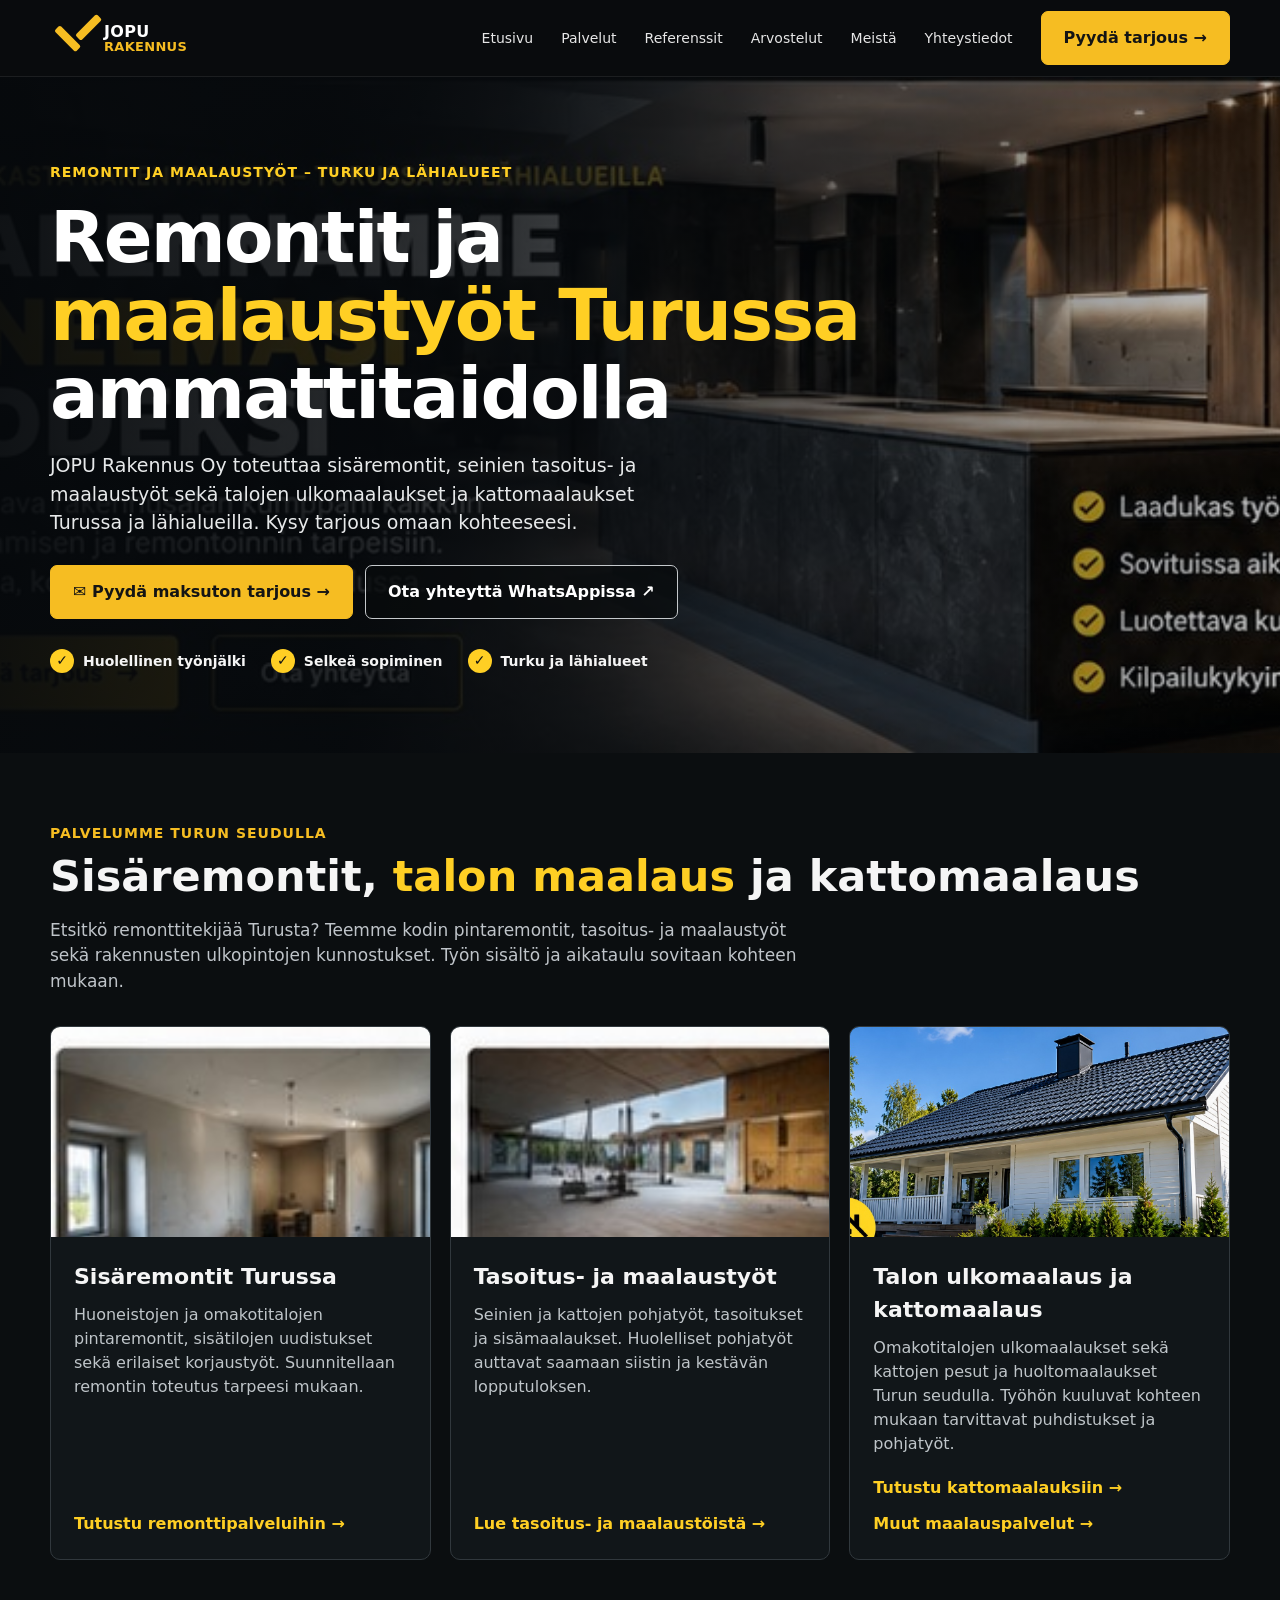
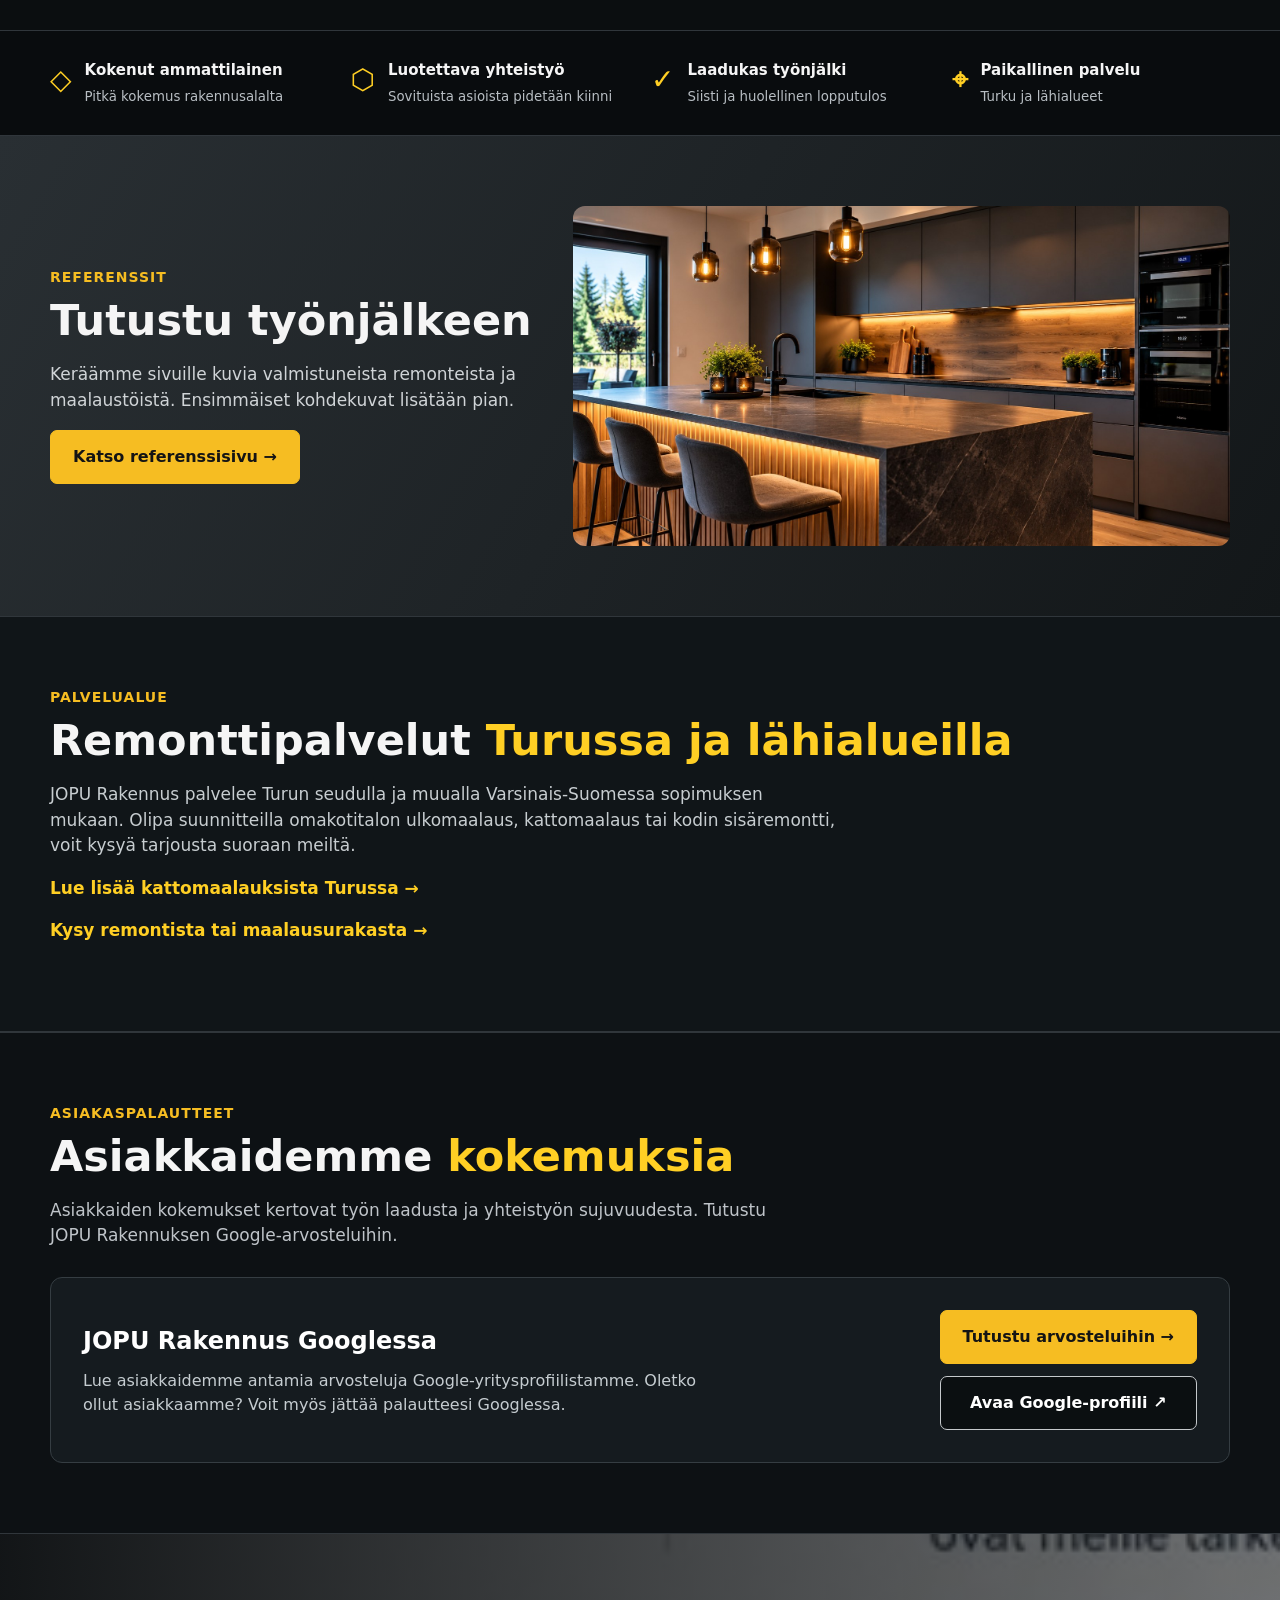
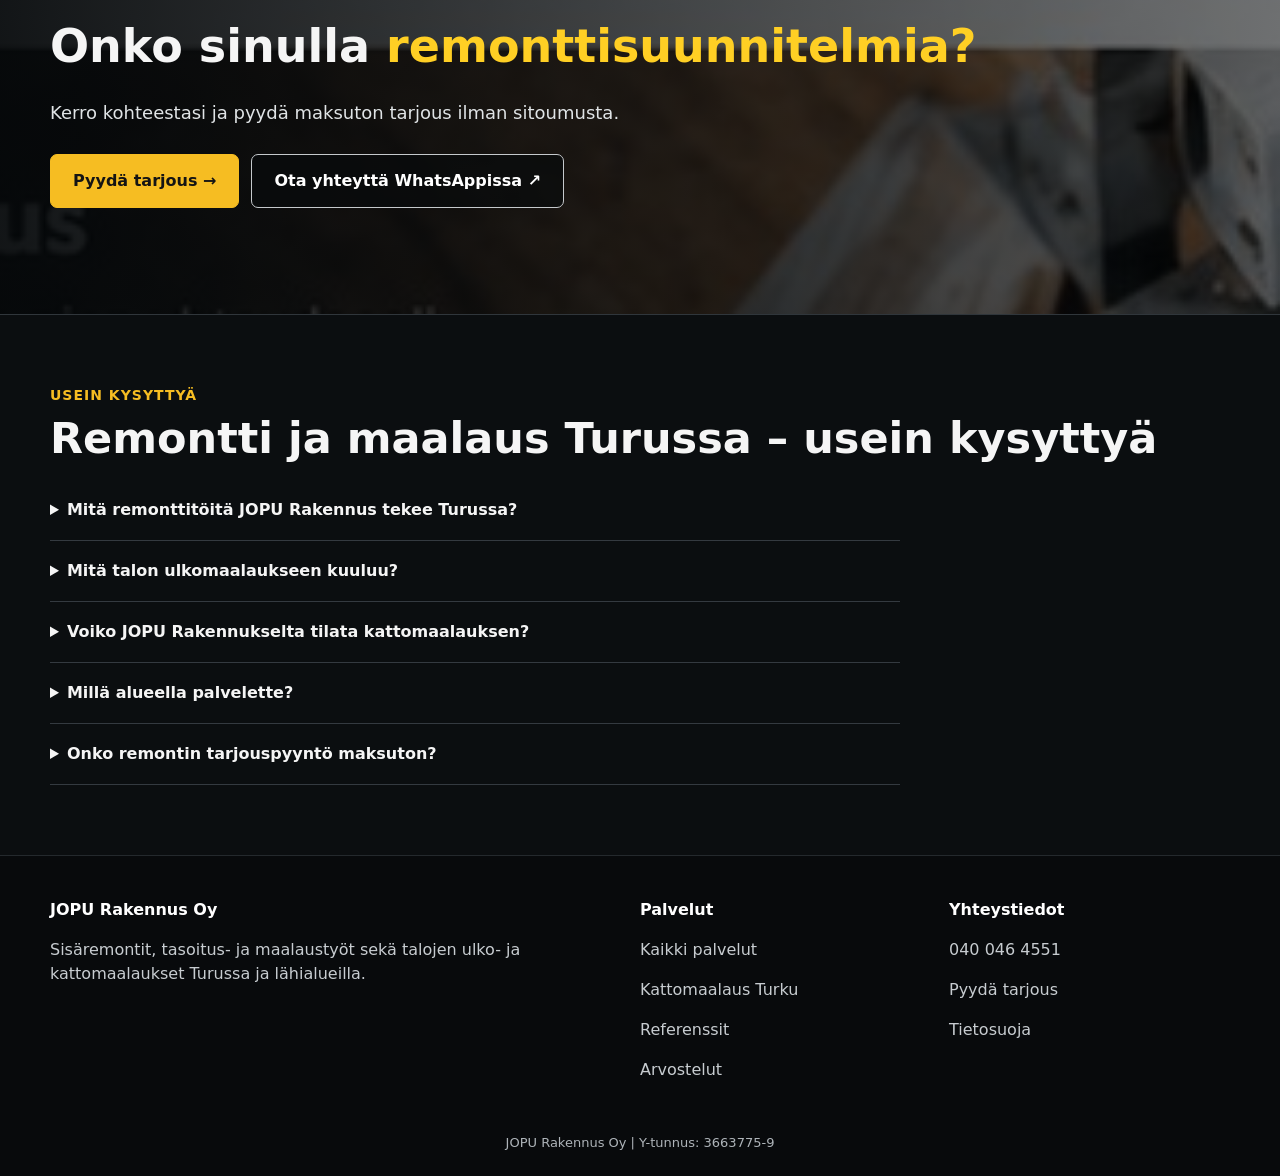
==== commit 395c7349: "Update index.html" ====
--- a/index.html
+++ b/index.html
@@ -4,12 +4,14 @@
 <head>
   <meta charset="utf-8">
   <meta name="viewport" content="width=device-width, initial-scale=1">
+
   <title>Remontti Turku | Talon maalaus ja kattomaalaus | JOPU Rakennus</title>
   <meta name="description" content="Tarvitsetko remonttia Turussa? JOPU Rakennus Oy tekee sisäremontit, tasoitus- ja maalaustyöt, talon ulkomaalaukset sekä kattomaalaukset Turun seudulla. Pyydä maksuton tarjous.">
   <meta name="robots" content="index,follow,max-image-preview:large">
   <link rel="canonical" href="https://www.jopurakennus.fi/">
   <link rel="stylesheet" href="style.css">
   <meta name="theme-color" content="#0b0e10">
+
   <meta property="og:type" content="website">
   <meta property="og:locale" content="fi_FI">
   <meta property="og:site_name" content="JOPU Rakennus Oy">
@@ -17,85 +19,435 @@
   <meta property="og:description" content="Sisäremontit, tasoitus- ja maalaustyöt sekä talon ulko- ja kattomaalaukset Turussa ja lähialueilla. Pyydä maksuton tarjous.">
   <meta property="og:url" content="https://www.jopurakennus.fi/">
   <meta property="og:image" content="https://www.jopurakennus.fi/hero.jpg">
+
   <style>
-    body {background:#0b0e10;color:#f5f5f5}
-    .j-hero {position:relative;min-height:590px;background:linear-gradient(90deg,rgba(6,9,12,.96) 0%,rgba(6,9,12,.83) 40%,rgba(6,9,12,.23) 100%),url('hero.jpg') center/cover;color:#fff;display:flex;align-items:center}
-    .j-hero .container {padding-top:85px;padding-bottom:80px}
-    .j-hero h1 {max-width:810px;font-size:clamp(39px,5.7vw,72px);letter-spacing:-1.8px;line-height:1.08;margin:16px 0}
-    .j-hero h1 em,.j-section h2 em,.j-cta h2 em {font-style:normal;color:#ffcf24}
-    .j-hero p {font-size:19px;color:#e7e9ea;max-width:620px}
-    .j-hero .eyebrow {color:#ffcf24}
-    .j-actions {display:flex;flex-wrap:wrap;gap:12px;margin:28px 0}
-    .j-outline {display:inline-flex;align-items:center;justify-content:center;gap:9px;border:1px solid #c5c9cc;background:rgba(8,10,12,.7);color:white;border-radius:7px;padding:14px 22px;font-weight:800;text-decoration:none}
-    .j-outline:hover {background:#25292c}
-    .j-highlights {display:flex;gap:25px;flex-wrap:wrap;margin-top:30px;color:#f5f5f5;font-weight:700;font-size:14px}
-    .j-highlights span:before {content:'✓';display:inline-grid;place-items:center;color:#101214;border-radius:50%;width:24px;height:24px;background:#ffcf24;margin-right:9px}
-    .j-section {padding:70px 0}
-    .j-section h2 {font-size:clamp(30px,3.6vw,43px);line-height:1.12;margin:8px 0 18px}
-    .j-intro {max-width:760px;color:#bfc4c9;font-size:17px}
-    .j-service-grid {display:grid;grid-template-columns:repeat(3,minmax(0,1fr));gap:19px;margin-top:32px}
-    .j-service {background:#111619;border:1px solid #31383d;border-radius:10px;overflow:hidden;display:flex;flex-direction:column}
-    .j-service img {display:block;width:100%;height:210px;object-fit:cover}
-    .j-service-body {padding:23px;flex:1;display:flex;flex-direction:column}
-    .j-service h3 {font-size:22px;margin:0 0 10px}
-    .j-service p {color:#bfc5c9;margin:0 0 20px;flex:1}
-    .j-service a {color:#ffcf24;font-weight:800}
-    .j-trust {border-block:1px solid #30363b;background:#090c0e}
-    .j-trust .container {display:grid;grid-template-columns:repeat(4,1fr);gap:22px;padding-top:28px;padding-bottom:28px}
-    .j-trust article {display:flex;gap:13px;align-items:flex-start}
-    .j-trust b {font-size:28px;color:#ffcf24}
-    .j-trust strong {display:block;font-size:15px}
-    .j-trust small {display:block;color:#b8bec3;margin-top:5px}
-    .j-ref {background:linear-gradient(120deg,#292f33,#131719)}
-    .j-ref .container {display:grid;grid-template-columns:.85fr 1.15fr;gap:38px;align-items:center}
-    .j-ref img {display:block;width:100%;border-radius:12px;max-height:340px;object-fit:cover}
-    .j-ref p {color:#d0d4d7;font-size:17px}
-    .j-reviews {background:#0d1114;border-top:1px solid #30363b;border-bottom:1px solid #30363b}
-    .j-review-panel {margin-top:28px;padding:32px;border:1px solid #353d42;background:#151b1f;border-radius:12px;display:grid;grid-template-columns:1fr auto;gap:28px;align-items:center}
-    .j-review-panel h3 {font-size:24px;margin:0 0 10px;color:#fff}
-    .j-review-panel p {margin:0;color:#c5ccd0;max-width:650px}
-    .j-review-actions {display:flex;flex-direction:column;gap:12px}
-    .j-review-actions a {white-space:nowrap;text-align:center}
-    .j-cta {background:linear-gradient(90deg,rgba(4,7,9,.94),rgba(4,7,9,.57)),url('cta.jpg') center/cover;padding:78px 0}
-    .j-cta h2 {font-size:clamp(30px,4vw,46px);margin:0 0 10px}
-    .j-cta p {font-size:18px;color:#e0e4e6}
-    .j-faq {border-top:1px solid #30363b}
-    .j-faq details {max-width:850px;padding:18px 0;border-bottom:1px solid #343a40}
-    .j-faq summary {font-weight:800;cursor:pointer}
-    .j-faq details p {color:#c0c7cb}
-    .j-footer {background:#080a0c;border-top:1px solid #24292d;padding:42px 0 24px;color:#c7ccd0}
-    .j-footer-grid {display:grid;grid-template-columns:2fr 1fr 1fr;gap:28px}
-    .j-footer strong {color:#fff}
-    .j-footer a {color:#c7ccd0}
-    .j-footer a:hover {color:#ffcf24}
-    .j-footer .company {text-align:center;font-size:13px;color:#aeb4b9;margin:35px 0 0}
-    .j-area {background:#101518;border-block:1px solid #30363b}
-    .j-area p {color:#c7cdd0;max-width:790px;font-size:17px}
-    .j-area a {color:#ffcf24;font-weight:700}
+    body {
+      background:#0b0e10;
+      color:#f5f5f5;
+    }
+
+    .j-hero {
+      position:relative;
+      min-height:590px;
+      background:
+        linear-gradient(90deg,rgba(6,9,12,.96) 0%,rgba(6,9,12,.83) 40%,rgba(6,9,12,.23) 100%),
+        url('hero.jpg') center/cover;
+      color:#fff;
+      display:flex;
+      align-items:center;
+    }
+
+    .j-hero .container {
+      padding-top:85px;
+      padding-bottom:80px;
+    }
+
+    .j-hero h1 {
+      max-width:810px;
+      font-size:clamp(39px,5.7vw,72px);
+      letter-spacing:-1.8px;
+      line-height:1.08;
+      margin:16px 0;
+    }
+
+    .j-hero h1 em,
+    .j-section h2 em,
+    .j-cta h2 em {
+      font-style:normal;
+      color:#ffcf24;
+    }
+
+    .j-hero p {
+      font-size:19px;
+      color:#e7e9ea;
+      max-width:620px;
+    }
+
+    .j-hero .eyebrow {
+      color:#ffcf24;
+    }
+
+    .j-actions {
+      display:flex;
+      flex-wrap:wrap;
+      gap:12px;
+      margin:28px 0;
+    }
+
+    .j-outline {
+      display:inline-flex;
+      align-items:center;
+      justify-content:center;
+      gap:9px;
+      border:1px solid #c5c9cc;
+      background:rgba(8,10,12,.7);
+      color:white;
+      border-radius:7px;
+      padding:14px 22px;
+      font-weight:800;
+      text-decoration:none;
+    }
+
+    .j-outline:hover {
+      background:#25292c;
+    }
+
+    .j-highlights {
+      display:flex;
+      gap:25px;
+      flex-wrap:wrap;
+      margin-top:30px;
+      color:#f5f5f5;
+      font-weight:700;
+      font-size:14px;
+    }
+
+    .j-highlights span:before {
+      content:'✓';
+      display:inline-grid;
+      place-items:center;
+      color:#101214;
+      border-radius:50%;
+      width:24px;
+      height:24px;
+      background:#ffcf24;
+      margin-right:9px;
+    }
+
+    .j-section {
+      padding:70px 0;
+    }
+
+    .j-section h2 {
+      font-size:clamp(30px,3.6vw,43px);
+      line-height:1.12;
+      margin:8px 0 18px;
+    }
+
+    .j-intro {
+      max-width:760px;
+      color:#bfc4c9;
+      font-size:17px;
+    }
+
+    .j-service-grid {
+      display:grid;
+      grid-template-columns:repeat(3,minmax(0,1fr));
+      gap:19px;
+      margin-top:32px;
+    }
+
+    .j-service {
+      background:#111619;
+      border:1px solid #31383d;
+      border-radius:10px;
+      overflow:hidden;
+      display:flex;
+      flex-direction:column;
+    }
+
+    .j-service img {
+      display:block;
+      width:100%;
+      height:210px;
+      object-fit:cover;
+    }
+
+    .j-service-body {
+      padding:23px;
+      flex:1;
+      display:flex;
+      flex-direction:column;
+    }
+
+    .j-service h3 {
+      font-size:22px;
+      margin:0 0 10px;
+    }
+
+    .j-service p {
+      color:#bfc5c9;
+      margin:0 0 20px;
+      flex:1;
+    }
+
+    .j-service a {
+      color:#ffcf24;
+      font-weight:800;
+    }
+
+    .j-trust {
+      border-block:1px solid #30363b;
+      background:#090c0e;
+    }
+
+    .j-trust .container {
+      display:grid;
+      grid-template-columns:repeat(4,1fr);
+      gap:22px;
+      padding-top:28px;
+      padding-bottom:28px;
+    }
+
+    .j-trust article {
+      display:flex;
+      gap:13px;
+      align-items:flex-start;
+    }
+
+    .j-trust b {
+      font-size:28px;
+      color:#ffcf24;
+    }
+
+    .j-trust strong {
+      display:block;
+      font-size:15px;
+    }
+
+    .j-trust small {
+      display:block;
+      color:#b8bec3;
+      margin-top:5px;
+    }
+
+    .j-ref {
+      background:linear-gradient(120deg,#292f33,#131719);
+    }
+
+    .j-ref .container {
+      display:grid;
+      grid-template-columns:.85fr 1.15fr;
+      gap:38px;
+      align-items:center;
+    }
+
+    .j-ref img {
+      display:block;
+      width:100%;
+      border-radius:12px;
+      max-height:340px;
+      object-fit:cover;
+    }
+
+    .j-ref p {
+      color:#d0d4d7;
+      font-size:17px;
+    }
+
+    .j-reviews {
+      background:#0d1114;
+      border-top:1px solid #30363b;
+      border-bottom:1px solid #30363b;
+    }
+
+    .j-review-panel {
+      margin-top:28px;
+      padding:32px;
+      border:1px solid #353d42;
+      background:#151b1f;
+      border-radius:12px;
+      display:grid;
+      grid-template-columns:1fr auto;
+      gap:28px;
+      align-items:center;
+    }
+
+    .j-review-panel h3 {
+      font-size:24px;
+      margin:0 0 10px;
+      color:#fff;
+    }
+
+    .j-review-panel p {
+      margin:0;
+      color:#c5ccd0;
+      max-width:650px;
+    }
+
+    .j-review-actions {
+      display:flex;
+      flex-direction:column;
+      gap:12px;
+    }
+
+    .j-review-actions a {
+      white-space:nowrap;
+      text-align:center;
+    }
+
+    .j-area {
+      background:#101518;
+      border-block:1px solid #30363b;
+    }
+
+    .j-area p {
+      color:#c7cdd0;
+      max-width:790px;
+      font-size:17px;
+    }
+
+    .j-area a {
+      color:#ffcf24;
+      font-weight:700;
+    }
+
+    .j-cta {
+      background:
+        linear-gradient(90deg,rgba(4,7,9,.94),rgba(4,7,9,.57)),
+        url('cta.jpg') center/cover;
+      padding:78px 0;
+    }
+
+    .j-cta h2 {
+      font-size:clamp(30px,4vw,46px);
+      margin:0 0 10px;
+    }
+
+    .j-cta p {
+      font-size:18px;
+      color:#e0e4e6;
+    }
+
+    .j-faq {
+      border-top:1px solid #30363b;
+    }
+
+    .j-faq details {
+      max-width:850px;
+      padding:18px 0;
+      border-bottom:1px solid #343a40;
+    }
+
+    .j-faq summary {
+      font-weight:800;
+      cursor:pointer;
+    }
+
+    .j-faq details p {
+      color:#c0c7cb;
+    }
+
+    .j-footer {
+      background:#080a0c;
+      border-top:1px solid #24292d;
+      padding:42px 0 24px;
+      color:#c7ccd0;
+    }
+
+    .j-footer-grid {
+      display:grid;
+      grid-template-columns:2fr 1fr 1fr;
+      gap:28px;
+    }
+
+    .j-footer strong {
+      color:#fff;
+    }
+
+    .j-footer a {
+      color:#c7ccd0;
+    }
+
+    .j-footer a:hover {
+      color:#ffcf24;
+    }
+
+    .j-footer .company {
+      text-align:center;
+      font-size:13px;
+      color:#aeb4b9;
+      margin:35px 0 0;
+    }
+
     @media(max-width:800px) {
-      .j-service-grid {grid-template-columns:1fr 1fr}
-      .j-trust .container {grid-template-columns:1fr 1fr}
-      .j-ref .container,.j-review-panel {grid-template-columns:1fr}
-      .j-review-actions {align-items:flex-start}
-      .j-footer-grid {grid-template-columns:1fr 1fr}
-    }
+      .j-service-grid {
+        grid-template-columns:1fr 1fr;
+      }
+
+      .j-trust .container {
+        grid-template-columns:1fr 1fr;
+      }
+
+      .j-ref .container,
+      .j-review-panel {
+        grid-template-columns:1fr;
+      }
+
+      .j-review-actions {
+        align-items:flex-start;
+      }
+
+      .j-footer-grid {
+        grid-template-columns:1fr 1fr;
+      }
+    }
+
     @media(max-width:600px) {
-      .j-hero {min-height:auto;background-position:65% center}
-      .j-hero .container {padding-top:66px;padding-bottom:66px}
-      .j-hero p {font-size:17px}
-      .j-hero h1 {font-size:40px}
-      .j-actions .btn,.j-actions .j-outline {width:100%;box-sizing:border-box}
-      .j-service-grid {grid-template-columns:1fr}
-      .j-service img {height:210px}
-      .j-trust .container {gap:22px}
-      .j-trust article {display:block}
-      .j-trust b {display:block}
-      .j-review-panel {padding:24px}
-      .j-review-actions,.j-review-actions a {width:100%;box-sizing:border-box}
-      .j-footer-grid {grid-template-columns:1fr}
-      .j-section {padding:54px 0}
+      .j-hero {
+        min-height:auto;
+        background-position:65% center;
+      }
+
+      .j-hero .container {
+        padding-top:66px;
+        padding-bottom:66px;
+      }
+
+      .j-hero p {
+        font-size:17px;
+      }
+
+      .j-hero h1 {
+        font-size:40px;
+      }
+
+      .j-actions .btn,
+      .j-actions .j-outline {
+        width:100%;
+        box-sizing:border-box;
+      }
+
+      .j-service-grid {
+        grid-template-columns:1fr;
+      }
+
+      .j-service img {
+        height:210px;
+      }
+
+      .j-trust .container {
+        gap:22px;
+      }
+
+      .j-trust article {
+        display:block;
+      }
+
+      .j-trust b {
+        display:block;
+      }
+
+      .j-review-panel {
+        padding:24px;
+      }
+
+      .j-review-actions,
+      .j-review-actions a {
+        width:100%;
+        box-sizing:border-box;
+      }
+
+      .j-footer-grid {
+        grid-template-columns:1fr;
+      }
+
+      .j-section {
+        padding:54px 0;
+      }
     }
   </style>
+
   <script type="application/ld+json">
   {
     "@context":"https://schema.org",
@@ -105,95 +457,501 @@
     "url":"https://www.jopurakennus.fi/",
     "telephone":"+358400464551",
     "description":"Sisäremontit, tasoitus- ja maalaustyöt, talojen ulkomaalaukset ja kattomaalaukset Turun seudulla.",
-    "areaServed":[{"@type":"City","name":"Turku"},{"@type":"AdministrativeArea","name":"Varsinais-Suomi"}],
-    "hasOfferCatalog":{"@type":"OfferCatalog","name":"Rakennus- ja remonttipalvelut","itemListElement":[
-      {"@type":"OfferCatalog","name":"Sisäremontit"},
-      {"@type":"OfferCatalog","name":"Tasoitus- ja maalaustyöt"},
-      {"@type":"OfferCatalog","name":"Talon ulkomaalaus"},
-      {"@type":"OfferCatalog","name":"Kattomaalaus"}
-    ]}
+    "areaServed":[
+      {"@type":"City","name":"Turku"},
+      {"@type":"AdministrativeArea","name":"Varsinais-Suomi"}
+    ],
+    "hasOfferCatalog":{
+      "@type":"OfferCatalog",
+      "name":"Rakennus- ja remonttipalvelut",
+      "itemListElement":[
+        {"@type":"OfferCatalog","name":"Sisäremontit"},
+        {"@type":"OfferCatalog","name":"Tasoitus- ja maalaustyöt"},
+        {"@type":"OfferCatalog","name":"Talon ulkomaalaus"},
+        {"@type":"OfferCatalog","name":"Kattomaalaus"}
+      ]
+    }
   }
   </script>
-  <script>window.va=window.va||function(){(window.vaq=window.vaq||[]).push(arguments);};</script>
+
+  <script>
+    window.va=window.va||function(){
+      (window.vaq=window.vaq||[]).push(arguments);
+    };
+  </script>
   <script defer src="/_vercel/insights/script.js"></script>
 </head>
+
 <body>
+
 <header class="topbar">
   <div class="container nav">
-    <a class="brand" href="index.html" aria-label="JOPU Rakennus etusivu"><span class="brandmark"></span><span>JOPU<small>RAKENNUS</small></span></a>
+
+    <a class="brand" href="index.html" aria-label="JOPU Rakennus etusivu">
+      <span class="brandmark"></span>
+      <span>JOPU<small>RAKENNUS</small></span>
+    </a>
+
     <nav class="links" aria-label="Päävalikko">
-      <a href="index.html" aria-current="page">Etusivu</a><a href="palvelut.html">Palvelut</a><a href="referenssit.html">Referenssit</a><a href="arvostelut.html">Arvostelut</a><a href="meista.html">Meistä</a><a href="yhteystiedot.html">Yhteystiedot</a>
+      <a href="index.html" aria-current="page">Etusivu</a>
+      <a href="palvelut.html">Palvelut</a>
+      <a href="referenssit.html">Referenssit</a>
+      <a href="arvostelut.html">Arvostelut</a>
+      <a href="meista.html">Meistä</a>
+      <a href="yhteystiedot.html">Yhteystiedot</a>
     </nav>
+
     <a class="btn" href="yhteystiedot.html">Pyydä tarjous →</a>
-    <button class="hamb" type="button" aria-label="Avaa valikko" aria-expanded="false" aria-controls="mobile-menu">☰</button>
+
+    <button class="hamb" type="button"
+      aria-label="Avaa valikko"
+      aria-expanded="false"
+      aria-controls="mobile-menu">☰</button>
   </div>
+
   <div class="mobile-menu" id="mobile-menu">
-    <a href="index.html">Etusivu</a><a href="palvelut.html">Palvelut</a><a href="referenssit.html">Referenssit</a><a href="arvostelut.html">Arvostelut</a><a href="meista.html">Meistä</a><a href="yhteystiedot.html">Yhteystiedot</a>
+    <a href="index.html">Etusivu</a>
+    <a href="palvelut.html">Palvelut</a>
+    <a href="referenssit.html">Referenssit</a>
+    <a href="arvostelut.html">Arvostelut</a>
+    <a href="meista.html">Meistä</a>
+    <a href="yhteystiedot.html">Yhteystiedot</a>
   </div>
 </header>
+
 <main>
-  <section class="j-hero"><div class="container">
-    <div class="eyebrow">REMONTIT JA MAALAUSTYÖT – TURKU JA LÄHIALUEET</div>
-    <h1>Remontit ja <em>maalaustyöt Turussa</em> ammattitaidolla</h1>
-    <p>JOPU Rakennus Oy toteuttaa sisäremontit, seinien tasoitus- ja maalaustyöt sekä talojen ulkomaalaukset ja kattomaalaukset Turussa ja lähialueilla. Kysy tarjous omaan kohteeseesi.</p>
-    <div class="j-actions"><a class="btn" href="yhteystiedot.html">✉ Pyydä maksuton tarjous →</a><a class="j-outline" href="https://wa.me/358400464551" target="_blank" rel="noopener noreferrer">Ota yhteyttä WhatsAppissa ↗</a></div>
-    <div class="j-highlights"><span>Huolellinen työnjälki</span><span>Selkeä sopiminen</span><span>Turku ja lähialueet</span></div>
-  </div></section>
-  <section class="j-section" id="palvelut"><div class="container">
-    <div class="eyebrow">PALVELUMME TURUN SEUDULLA</div>
-    <h2>Sisäremontit, <em>talon maalaus</em> ja kattomaalaus</h2>
-    <p class="j-intro">Etsitkö remonttitekijää Turusta? Teemme kodin pintaremontit, tasoitus- ja maalaustyöt sekä rakennusten ulkopintojen kunnostukset. Työn sisältö ja aikataulu sovitaan kohteen mukaan.</p>
-    <div class="j-service-grid">
-      <article class="j-service"><img src="service1.jpg" alt="Kodin sisäremontti ja pintojen uudistaminen Turun seudulla" loading="lazy" width="640" height="420"><div class="j-service-body"><h3>Sisäremontit Turussa</h3><p>Huoneistojen ja omakotitalojen pintaremontit, sisätilojen uudistukset sekä erilaiset korjaustyöt. Suunnitellaan remontin toteutus tarpeesi mukaan.</p><a href="palvelut.html">Tutustu remonttipalveluihin →</a></div></article>
-      <article class="j-service"><img src="service2.jpg" alt="Seinien ja kattojen tasoitus sekä sisämaalaus" loading="lazy" width="640" height="420"><div class="j-service-body"><h3>Tasoitus- ja maalaustyöt</h3><p>Seinien ja kattojen pohjatyöt, tasoitukset ja sisämaalaukset. Huolelliset pohjatyöt auttavat saamaan siistin ja kestävän lopputuloksen.</p><a href="palvelut.html">Lue tasoitus- ja maalaustöistä →</a></div></article>
-      <article class="j-service"><img src="service3.jpg" alt="Omakotitalon ulkomaalaus ja katon huoltomaalaus" loading="lazy" width="640" height="420"><div class="j-service-body"><h3>Talon ulkomaalaus ja kattomaalaus</h3><p>Omakotitalojen ulkomaalaukset sekä kattojen pesut ja huoltomaalaukset Turun seudulla. Työhön kuuluvat kohteen mukaan tarvittavat puhdistukset ja pohjatyöt.</p><a href="palvelut.html">Tutustu ulko- ja kattomaalauksiin →</a></div></article>
+
+  <section class="j-hero">
+    <div class="container">
+
+      <div class="eyebrow">REMONTIT JA MAALAUSTYÖT – TURKU JA LÄHIALUEET</div>
+
+      <h1>
+        Remontit ja <em>maalaustyöt Turussa</em>
+        ammattitaidolla
+      </h1>
+
+      <p>
+        JOPU Rakennus Oy toteuttaa sisäremontit,
+        seinien tasoitus- ja maalaustyöt sekä
+        talojen ulkomaalaukset ja kattomaalaukset
+        Turussa ja lähialueilla.
+        Kysy tarjous omaan kohteeseesi.
+      </p>
+
+      <div class="j-actions">
+        <a class="btn" href="yhteystiedot.html">
+          ✉ Pyydä maksuton tarjous →
+        </a>
+
+        <a class="j-outline"
+           href="https://wa.me/358400464551"
+           target="_blank"
+           rel="noopener noreferrer">
+          Ota yhteyttä WhatsAppissa ↗
+        </a>
+      </div>
+
+      <div class="j-highlights">
+        <span>Huolellinen työnjälki</span>
+        <span>Selkeä sopiminen</span>
+        <span>Turku ja lähialueet</span>
+      </div>
+
     </div>
-  </div></section>
-  <section class="j-trust" aria-label="Miksi valita JOPU Rakennus"><div class="container">
-    <article><b>◇</b><div><strong>Kokenut ammattilainen</strong><small>Pitkä kokemus rakennusalalta</small></div></article>
-    <article><b>⬡</b><div><strong>Luotettava yhteistyö</strong><small>Sovituista asioista pidetään kiinni</small></div></article>
-    <article><b>✓</b><div><strong>Laadukas työnjälki</strong><small>Siisti ja huolellinen lopputulos</small></div></article>
-    <article><b>⌖</b><div><strong>Paikallinen palvelu</strong><small>Turku ja lähialueet</small></div></article>
-  </div></section>
-  <section class="j-section j-ref"><div class="container">
-    <div><div class="eyebrow">REFERENSSIT</div><h2>Tutustu työnjälkeen</h2><p>Keräämme sivuille kuvia valmistuneista remonteista ja maalaustöistä. Ensimmäiset kohdekuvat lisätään pian.</p><a class="btn" href="referenssit.html">Katso referenssisivu →</a></div>
-    <img src="referenssit-hero.jpg" alt="Havainnekuva modernista keittiöstä" loading="lazy" width="800" height="530">
-  </div></section>
-  <section class="j-section j-area"><div class="container">
-    <div class="eyebrow">PALVELUALUE</div><h2>Remonttipalvelut <em>Turussa ja lähialueilla</em></h2>
-    <p>JOPU Rakennus palvelee Turun seudulla ja muualla Varsinais-Suomessa sopimuksen mukaan. Olipa suunnitteilla omakotitalon ulkomaalaus, kattomaalaus tai kodin sisäremontti, voit kysyä tarjousta suoraan meiltä.</p>
-    <p><a href="yhteystiedot.html">Kysy remontista tai maalausurakasta →</a></p>
-  </div></section>
-  <section class="j-section j-reviews" id="arvostelut"><div class="container">
-    <div class="eyebrow">ASIAKASPALAUTTEET</div><h2>Asiakkaidemme <em>kokemuksia</em></h2>
-    <p class="j-intro">Asiakkaiden kokemukset kertovat työn laadusta ja yhteistyön sujuvuudesta. Tutustu JOPU Rakennuksen Google-arvosteluihin.</p>
-    <div class="j-review-panel"><div><h3>JOPU Rakennus Googlessa</h3><p>Lue asiakkaidemme antamia arvosteluja Google-yritysprofiilistamme. Oletko ollut asiakkaamme? Voit myös jättää palautteesi Googlessa.</p></div><div class="j-review-actions"><a class="btn" href="arvostelut.html">Tutustu arvosteluihin →</a><a class="j-outline" href="https://share.google/8LqddV3fN2uLMQb4i" target="_blank" rel="noopener noreferrer">Avaa Google-profiili ↗</a></div></div>
-  </div></section>
-  <section class="j-cta"><div class="container">
-    <h2>Onko sinulla <em>remonttisuunnitelmia?</em></h2><p>Kerro kohteestasi ja pyydä maksuton tarjous ilman sitoumusta.</p>
-    <div class="j-actions"><a class="btn" href="yhteystiedot.html">Pyydä tarjous →</a><a class="j-outline" href="https://wa.me/358400464551" target="_blank" rel="noopener noreferrer">Ota yhteyttä WhatsAppissa ↗</a></div>
-  </div></section>
-  <section class="j-section j-faq" id="ukk"><div class="container">
-    <div class="eyebrow">USEIN KYSYTTYÄ</div><h2>Remontti ja maalaus Turussa – usein kysyttyä</h2>
-    <details><summary>Mitä remonttitöitä JOPU Rakennus tekee Turussa?</summary><p>Teemme sisäremontteja, tasoitus- ja maalaustöitä, talojen ulkomaalauksia, kattomaalauksia sekä muita rakennus- ja korjaustöitä sopimuksen mukaan.</p></details>
-    <details><summary>Mitä talon ulkomaalaukseen kuuluu?</summary><p>Työ suunnitellaan rakennuksen kunnon mukaan. Ulkomaalaus voi sisältää pintojen puhdistuksen, irtoavan maalin poistamisen, tarvittavat pohjatyöt ja maalauksen. Tarkka sisältö sovitaan tarjouksessa.</p></details>
-    <details><summary>Voiko JOPU Rakennukselta tilata kattomaalauksen?</summary><p>Kyllä. Toteutamme kattojen pesuja ja huoltomaalauksia kohteen materiaalin, kunnon ja työmenetelmien soveltuvuuden mukaan.</p></details>
-    <details><summary>Millä alueella palvelette?</summary><p>Turussa ja lähialueilla sekä muualla Varsinais-Suomessa sopimuksen mukaan.</p></details>
-    <details><summary>Onko remontin tarjouspyyntö maksuton?</summary><p>Kyllä, voit pyytää tarjouksen maksutta ja ilman sitoumusta.</p></details>
-  </div></section>
+  </section>
+
+  <section class="j-section" id="palvelut">
+    <div class="container">
+
+      <div class="eyebrow">PALVELUMME TURUN SEUDULLA</div>
+
+      <h2>
+        Sisäremontit, <em>talon maalaus</em>
+        ja kattomaalaus
+      </h2>
+
+      <p class="j-intro">
+        Etsitkö remonttitekijää Turusta?
+        Teemme kodin pintaremontit,
+        tasoitus- ja maalaustyöt sekä
+        rakennusten ulkopintojen kunnostukset.
+        Työn sisältö ja aikataulu sovitaan
+        kohteen mukaan.
+      </p>
+
+      <div class="j-service-grid">
+
+        <article class="j-service">
+          <img src="service1.jpg"
+               alt="Kodin sisäremontti ja pintojen uudistaminen Turun seudulla"
+               loading="lazy"
+               width="640" height="420">
+
+          <div class="j-service-body">
+            <h3>Sisäremontit Turussa</h3>
+            <p>
+              Huoneistojen ja omakotitalojen
+              pintaremontit, sisätilojen uudistukset
+              sekä erilaiset korjaustyöt.
+              Suunnitellaan remontin toteutus
+              tarpeesi mukaan.
+            </p>
+            <a href="palvelut.html">
+              Tutustu remonttipalveluihin →
+            </a>
+          </div>
+        </article>
+
+        <article class="j-service">
+          <img src="service2.jpg"
+               alt="Seinien ja kattojen tasoitus sekä sisämaalaus"
+               loading="lazy"
+               width="640" height="420">
+
+          <div class="j-service-body">
+            <h3>Tasoitus- ja maalaustyöt</h3>
+            <p>
+              Seinien ja kattojen pohjatyöt,
+              tasoitukset ja sisämaalaukset.
+              Huolelliset pohjatyöt auttavat
+              saamaan siistin ja kestävän
+              lopputuloksen.
+            </p>
+            <a href="palvelut.html">
+              Lue tasoitus- ja maalaustöistä →
+            </a>
+          </div>
+        </article>
+
+        <article class="j-service">
+          <img src="service3.jpg"
+               alt="Omakotitalon ulkomaalaus ja katon huoltomaalaus"
+               loading="lazy"
+               width="640" height="420">
+
+          <div class="j-service-body">
+            <h3>Talon ulkomaalaus ja kattomaalaus</h3>
+            <p>
+              Omakotitalojen ulkomaalaukset sekä
+              kattojen pesut ja huoltomaalaukset
+              Turun seudulla. Työhön kuuluvat
+              kohteen mukaan tarvittavat
+              puhdistukset ja pohjatyöt.
+            </p>
+
+            <a href="kattomaalaus.html">
+              Tutustu kattomaalauksiin →
+            </a>
+
+            <a href="palvelut.html" style="margin-top:12px">
+              Muut maalauspalvelut →
+            </a>
+          </div>
+        </article>
+
+      </div>
+    </div>
+  </section>
+
+  <section class="j-trust" aria-label="Miksi valita JOPU Rakennus">
+    <div class="container">
+
+      <article>
+        <b>◇</b>
+        <div>
+          <strong>Kokenut ammattilainen</strong>
+          <small>Pitkä kokemus rakennusalalta</small>
+        </div>
+      </article>
+
+      <article>
+        <b>⬡</b>
+        <div>
+          <strong>Luotettava yhteistyö</strong>
+          <small>Sovituista asioista pidetään kiinni</small>
+        </div>
+      </article>
+
+      <article>
+        <b>✓</b>
+        <div>
+          <strong>Laadukas työnjälki</strong>
+          <small>Siisti ja huolellinen lopputulos</small>
+        </div>
+      </article>
+
+      <article>
+        <b>⌖</b>
+        <div>
+          <strong>Paikallinen palvelu</strong>
+          <small>Turku ja lähialueet</small>
+        </div>
+      </article>
+
+    </div>
+  </section>
+
+  <section class="j-section j-ref">
+    <div class="container">
+
+      <div>
+        <div class="eyebrow">REFERENSSIT</div>
+        <h2>Tutustu työnjälkeen</h2>
+
+        <p>
+          Keräämme sivuille kuvia valmistuneista
+          remonteista ja maalaustöistä.
+          Ensimmäiset kohdekuvat lisätään pian.
+        </p>
+
+        <a class="btn" href="referenssit.html">
+          Katso referenssisivu →
+        </a>
+      </div>
+
+      <img src="referenssit-hero.jpg"
+           alt="Havainnekuva modernista keittiöstä"
+           loading="lazy"
+           width="800" height="530">
+
+    </div>
+  </section>
+
+  <section class="j-section j-area">
+    <div class="container">
+
+      <div class="eyebrow">PALVELUALUE</div>
+
+      <h2>
+        Remonttipalvelut <em>Turussa ja lähialueilla</em>
+      </h2>
+
+      <p>
+        JOPU Rakennus palvelee Turun seudulla
+        ja muualla Varsinais-Suomessa
+        sopimuksen mukaan.
+        Olipa suunnitteilla omakotitalon ulkomaalaus,
+        kattomaalaus tai kodin sisäremontti,
+        voit kysyä tarjousta suoraan meiltä.
+      </p>
+
+      <p>
+        <a href="kattomaalaus.html">
+          Lue lisää kattomaalauksista Turussa →
+        </a>
+      </p>
+
+      <p>
+        <a href="yhteystiedot.html">
+          Kysy remontista tai maalausurakasta →
+        </a>
+      </p>
+
+    </div>
+  </section>
+
+  <section class="j-section j-reviews" id="arvostelut">
+    <div class="container">
+
+      <div class="eyebrow">ASIAKASPALAUTTEET</div>
+      <h2>Asiakkaidemme <em>kokemuksia</em></h2>
+
+      <p class="j-intro">
+        Asiakkaiden kokemukset kertovat työn
+        laadusta ja yhteistyön sujuvuudesta.
+        Tutustu JOPU Rakennuksen Google-arvosteluihin.
+      </p>
+
+      <div class="j-review-panel">
+
+        <div>
+          <h3>JOPU Rakennus Googlessa</h3>
+          <p>
+            Lue asiakkaidemme antamia arvosteluja
+            Google-yritysprofiilistamme.
+            Oletko ollut asiakkaamme?
+            Voit myös jättää palautteesi Googlessa.
+          </p>
+        </div>
+
+        <div class="j-review-actions">
+          <a class="btn" href="arvostelut.html">
+            Tutustu arvosteluihin →
+          </a>
+
+          <a class="j-outline"
+             href="https://share.google/8LqddV3fN2uLMQb4i"
+             target="_blank"
+             rel="noopener noreferrer">
+            Avaa Google-profiili ↗
+          </a>
+        </div>
+
+      </div>
+    </div>
+  </section>
+
+  <section class="j-cta">
+    <div class="container">
+
+      <h2>
+        Onko sinulla <em>remonttisuunnitelmia?</em>
+      </h2>
+
+      <p>
+        Kerro kohteestasi ja pyydä maksuton tarjous
+        ilman sitoumusta.
+      </p>
+
+      <div class="j-actions">
+        <a class="btn" href="yhteystiedot.html">
+          Pyydä tarjous →
+        </a>
+
+        <a class="j-outline"
+           href="https://wa.me/358400464551"
+           target="_blank"
+           rel="noopener noreferrer">
+          Ota yhteyttä WhatsAppissa ↗
+        </a>
+      </div>
+
+    </div>
+  </section>
+
+  <section class="j-section j-faq" id="ukk">
+    <div class="container">
+
+      <div class="eyebrow">USEIN KYSYTTYÄ</div>
+
+      <h2>Remontti ja maalaus Turussa – usein kysyttyä</h2>
+
+      <details>
+        <summary>Mitä remonttitöitä JOPU Rakennus tekee Turussa?</summary>
+        <p>
+          Teemme sisäremontteja, tasoitus- ja
+          maalaustöitä, talojen ulkomaalauksia,
+          kattomaalauksia sekä muita rakennus-
+          ja korjaustöitä sopimuksen mukaan.
+        </p>
+      </details>
+
+      <details>
+        <summary>Mitä talon ulkomaalaukseen kuuluu?</summary>
+        <p>
+          Työ suunnitellaan rakennuksen kunnon mukaan.
+          Ulkomaalaus voi sisältää pintojen puhdistuksen,
+          irtoavan maalin poistamisen, tarvittavat
+          pohjatyöt ja maalauksen.
+          Tarkka sisältö sovitaan tarjouksessa.
+        </p>
+      </details>
+
+      <details>
+        <summary>Voiko JOPU Rakennukselta tilata kattomaalauksen?</summary>
+        <p>
+          Kyllä. Toteutamme kattojen pesuja ja
+          huoltomaalauksia kohteen materiaalin,
+          kunnon ja työmenetelmien soveltuvuuden mukaan.
+          <a href="kattomaalaus.html" style="color:#ffcf24">
+            Tutustu kattomaalauspalveluun.
+          </a>
+        </p>
+      </details>
+
+      <details>
+        <summary>Millä alueella palvelette?</summary>
+        <p>
+          Turussa ja lähialueilla sekä muualla
+          Varsinais-Suomessa sopimuksen mukaan.
+        </p>
+      </details>
+
+      <details>
+        <summary>Onko remontin tarjouspyyntö maksuton?</summary>
+        <p>
+          Kyllä, voit pyytää tarjouksen
+          maksutta ja ilman sitoumusta.
+        </p>
+      </details>
+
+    </div>
+  </section>
+
 </main>
-<footer class="j-footer"><div class="container"><div class="j-footer-grid">
-  <div><strong>JOPU Rakennus Oy</strong><p>Sisäremontit, tasoitus- ja maalaustyöt sekä talojen ulko- ja kattomaalaukset Turussa ja lähialueilla.</p></div>
-  <div><strong>Palvelut</strong><p><a href="palvelut.html">Kaikki palvelut</a></p><p><a href="referenssit.html">Referenssit</a></p><p><a href="arvostelut.html">Arvostelut</a></p></div>
-  <div><strong>Yhteystiedot</strong><p><a href="tel:+358400464551">040 046 4551</a></p><p><a href="yhteystiedot.html">Pyydä tarjous</a></p><p><a href="tietosuoja.html">Tietosuoja</a></p></div>
-</div><p class="company">JOPU Rakennus Oy | Y-tunnus: 3663775-9</p></div></footer>
+
+<footer class="j-footer">
+  <div class="container">
+
+    <div class="j-footer-grid">
+
+      <div>
+        <strong>JOPU Rakennus Oy</strong>
+        <p>
+          Sisäremontit, tasoitus- ja maalaustyöt
+          sekä talojen ulko- ja kattomaalaukset
+          Turussa ja lähialueilla.
+        </p>
+      </div>
+
+      <div>
+        <strong>Palvelut</strong>
+        <p><a href="palvelut.html">Kaikki palvelut</a></p>
+        <p><a href="kattomaalaus.html">Kattomaalaus Turku</a></p>
+        <p><a href="referenssit.html">Referenssit</a></p>
+        <p><a href="arvostelut.html">Arvostelut</a></p>
+      </div>
+
+      <div>
+        <strong>Yhteystiedot</strong>
+
+        <p>
+          <a href="tel:+358400464551">
+            040 046 4551
+          </a>
+        </p>
+
+        <p>
+          <a href="yhteystiedot.html">
+            Pyydä tarjous
+          </a>
+        </p>
+
+        <p>
+          <a href="tietosuoja.html">
+            Tietosuoja
+          </a>
+        </p>
+      </div>
+
+    </div>
+
+    <p class="company">
+      JOPU Rakennus Oy | Y-tunnus: 3663775-9
+    </p>
+
+  </div>
+</footer>
+
 <script>
   const hamb=document.querySelector('.hamb');
   const menu=document.querySelector('.mobile-menu');
+
   if(hamb&&menu){
-    hamb.addEventListener('click',()=>{const open=menu.classList.toggle('open');hamb.setAttribute('aria-expanded',String(open));});
-    menu.querySelectorAll('a').forEach(a=>a.addEventListener('click',()=>{menu.classList.remove('open');hamb.setAttribute('aria-expanded','false');}));
+    hamb.addEventListener('click',()=>{
+      const open=menu.classList.toggle('open');
+      hamb.setAttribute('aria-expanded',String(open));
+    });
+
+    menu.querySelectorAll('a').forEach(a=>{
+      a.addEventListener('click',()=>{
+        menu.classList.remove('open');
+        hamb.setAttribute('aria-expanded','false');
+      });
+    });
   }
 </script>
+
 </body>
 </html>
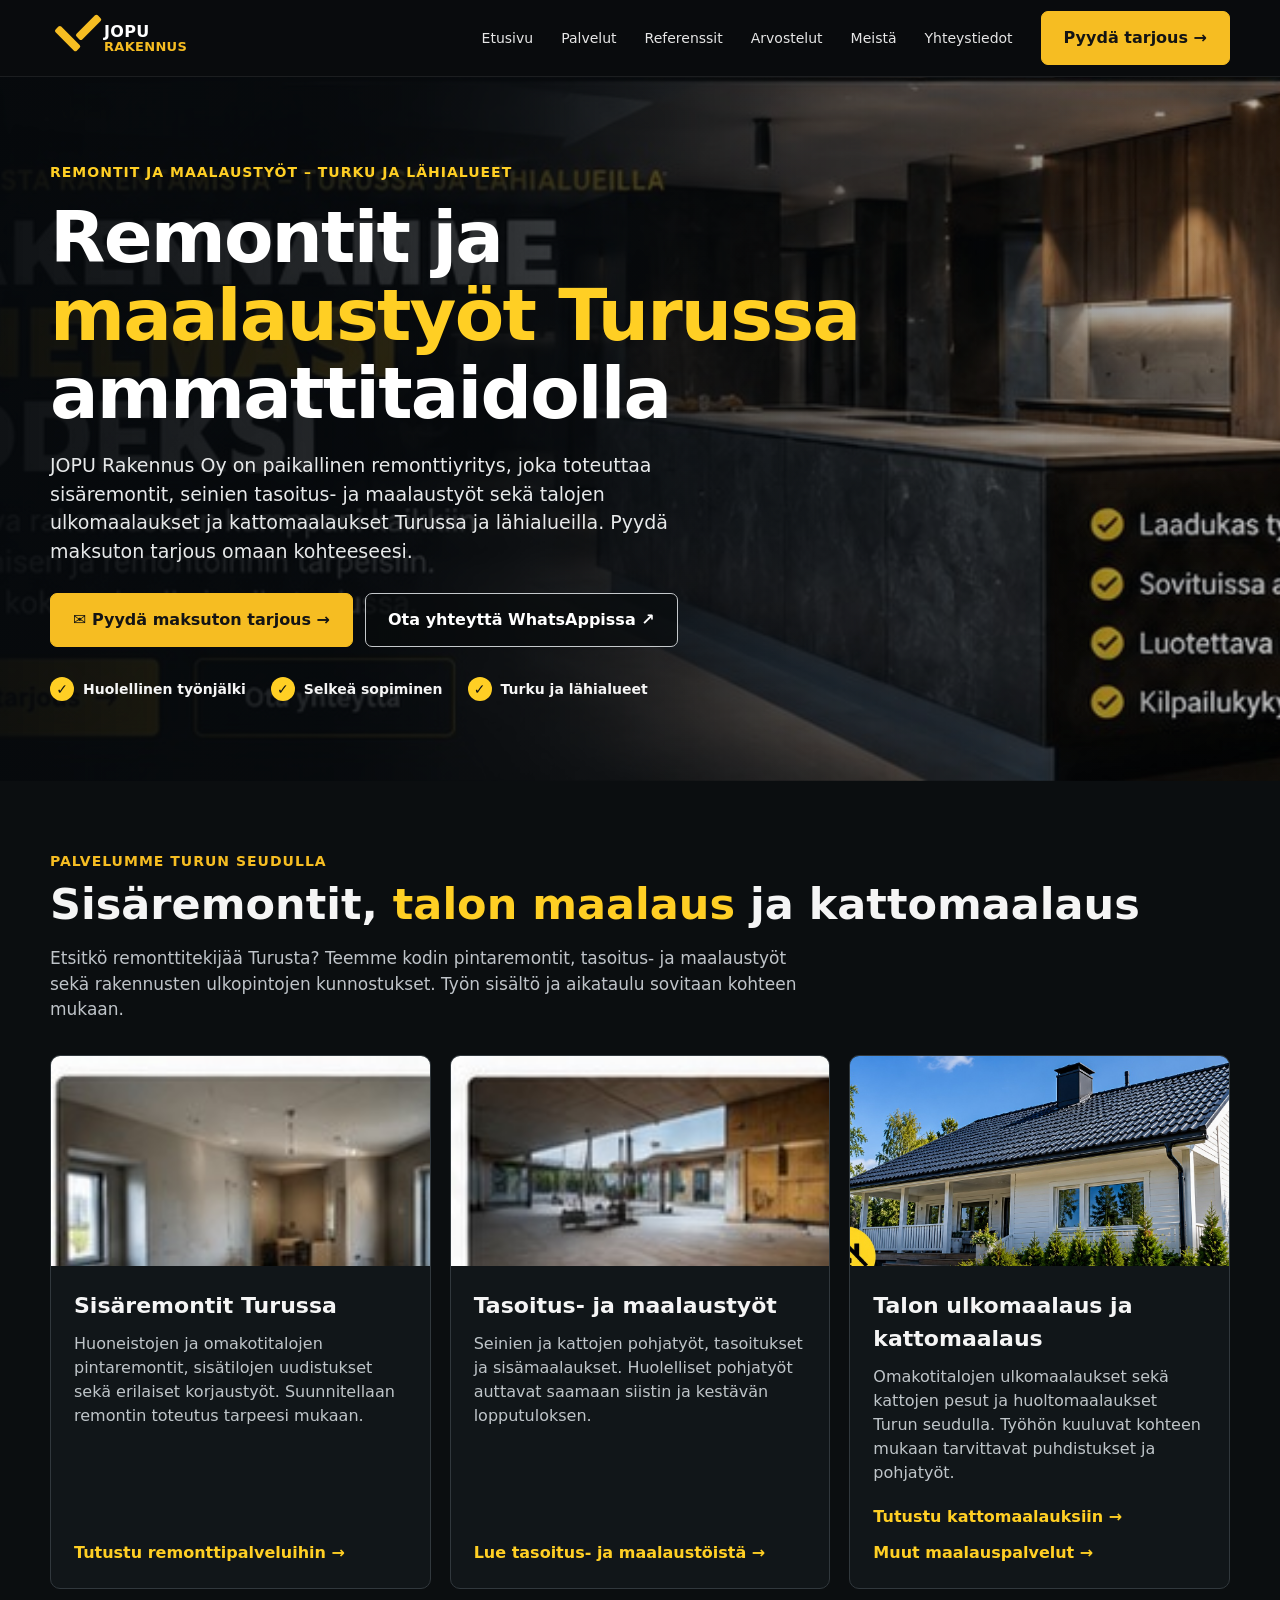
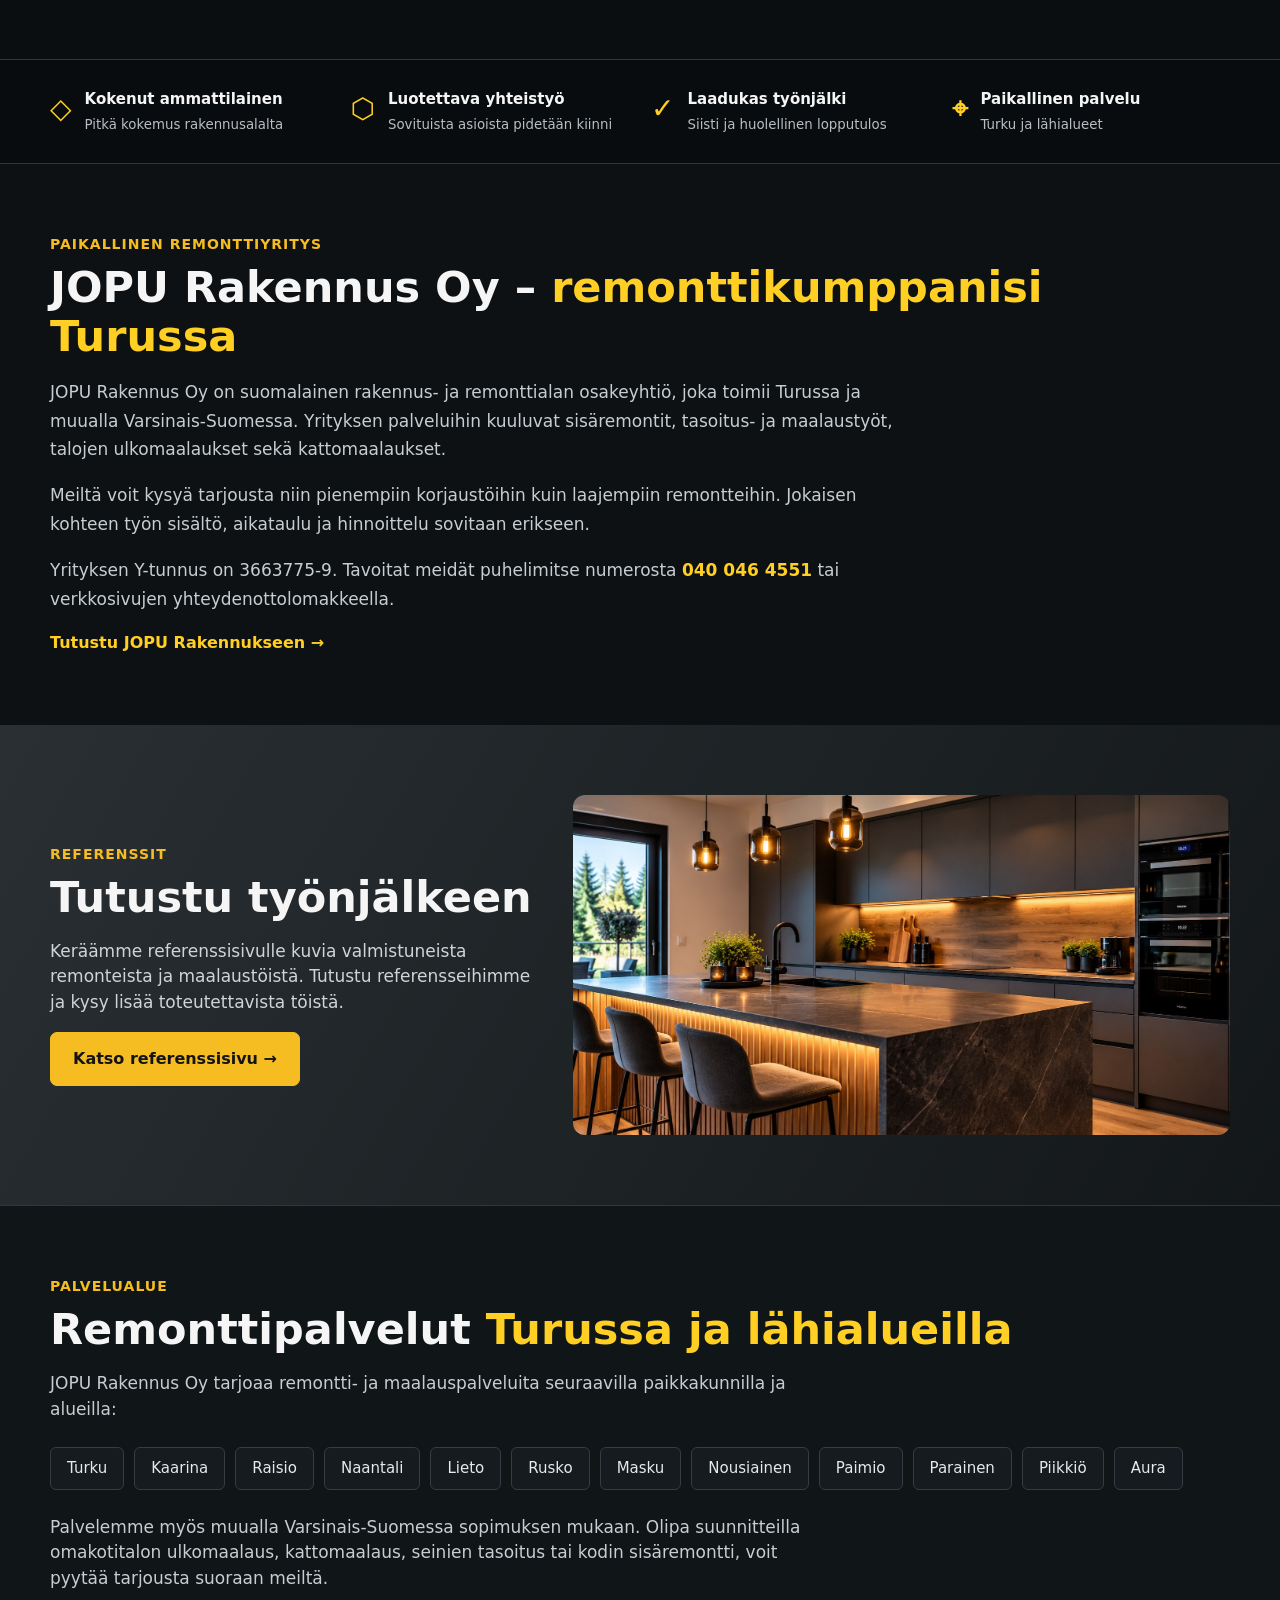
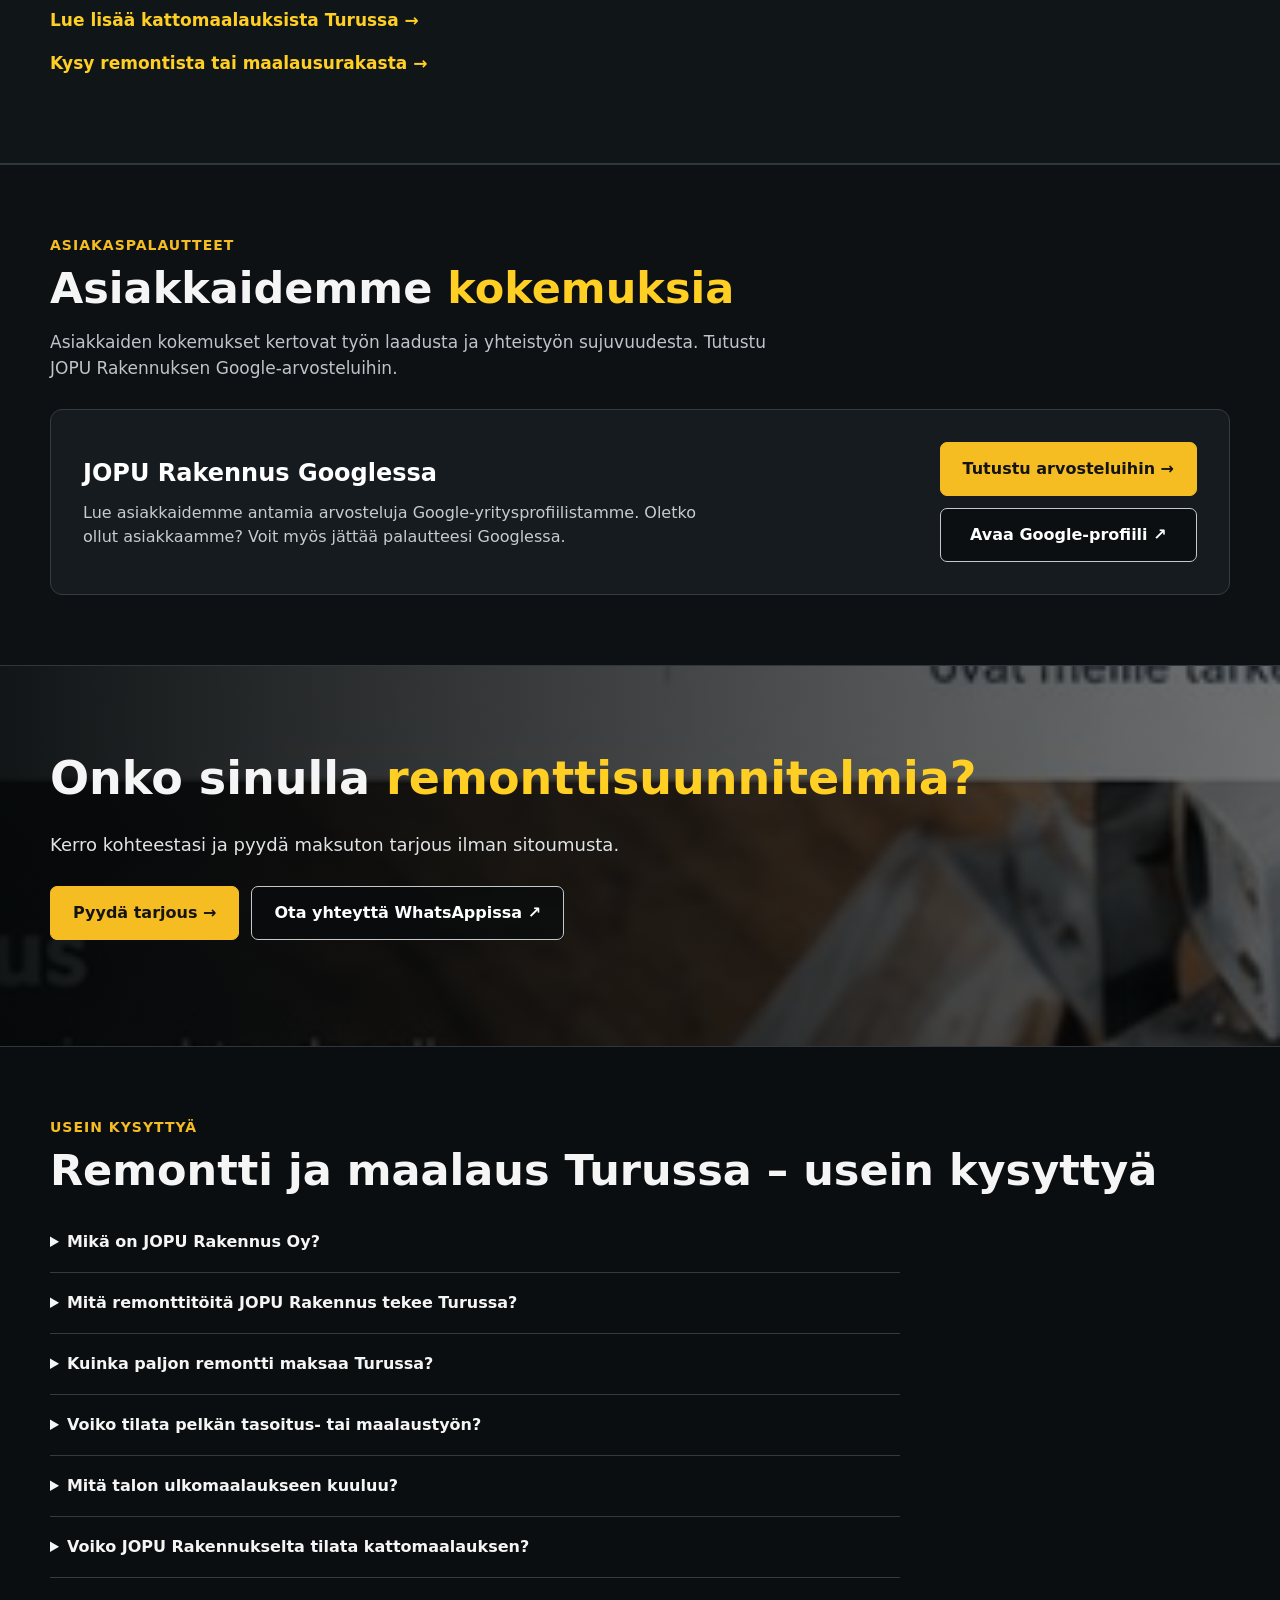
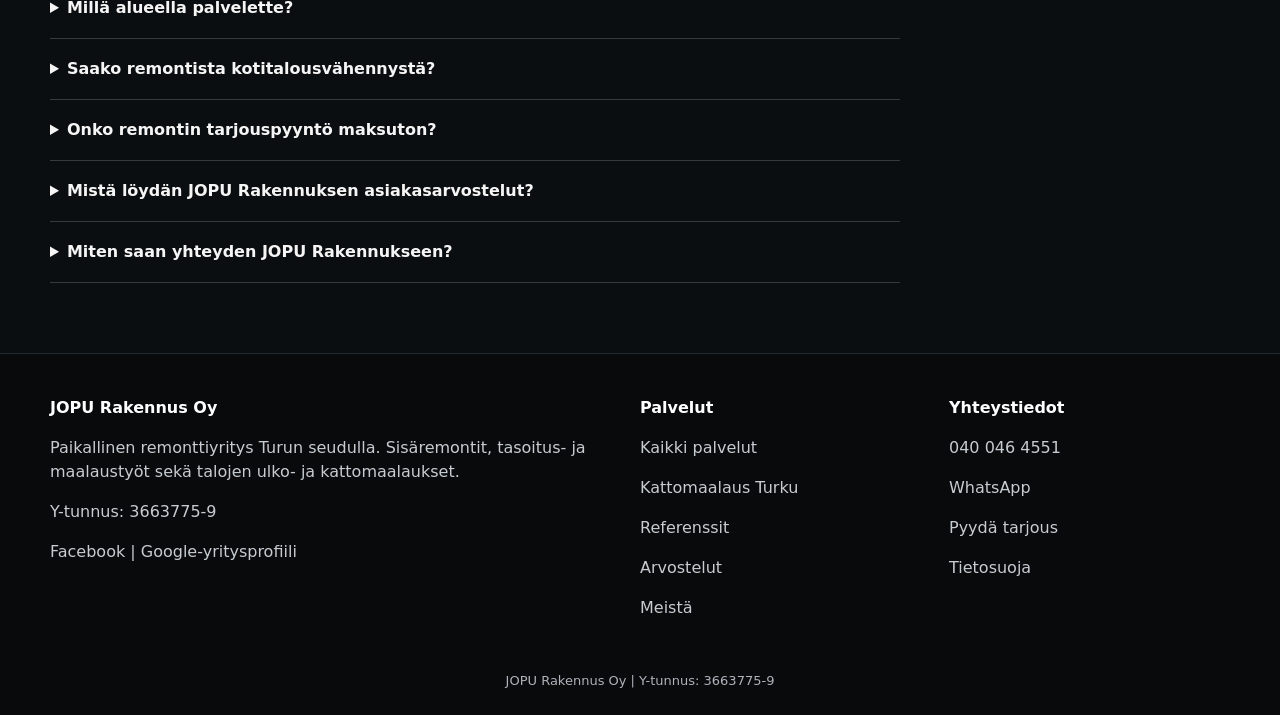
==== commit c95a7781: "Update index.html" ====
--- a/index.html
+++ b/index.html
@@ -5,8 +5,12 @@
   <meta charset="utf-8">
   <meta name="viewport" content="width=device-width, initial-scale=1">
 
-  <title>Remontti Turku | Talon maalaus ja kattomaalaus | JOPU Rakennus</title>
-  <meta name="description" content="Tarvitsetko remonttia Turussa? JOPU Rakennus Oy tekee sisäremontit, tasoitus- ja maalaustyöt, talon ulkomaalaukset sekä kattomaalaukset Turun seudulla. Pyydä maksuton tarjous.">
+  <link rel="icon" type="image/png" sizes="96x96" href="/favicon.png">
+
+  <title>Remontti Turku | Maalaus, tasoitus ja kattomaalaus | JOPU Rakennus Oy</title>
+
+  <meta name="description" content="JOPU Rakennus Oy on Turun seudulla toimiva remonttiyritys. Sisäremontit, tasoitus- ja maalaustyöt, talon ulkomaalaukset ja kattomaalaukset. Pyydä maksuton tarjous.">
+
   <meta name="robots" content="index,follow,max-image-preview:large">
   <link rel="canonical" href="https://www.jopurakennus.fi/">
   <link rel="stylesheet" href="style.css">
@@ -15,8 +19,8 @@
   <meta property="og:type" content="website">
   <meta property="og:locale" content="fi_FI">
   <meta property="og:site_name" content="JOPU Rakennus Oy">
-  <meta property="og:title" content="Remontit, talon maalaukset ja kattomaalaukset Turussa | JOPU Rakennus">
-  <meta property="og:description" content="Sisäremontit, tasoitus- ja maalaustyöt sekä talon ulko- ja kattomaalaukset Turussa ja lähialueilla. Pyydä maksuton tarjous.">
+  <meta property="og:title" content="Remontit ja maalaustyöt Turussa | JOPU Rakennus Oy">
+  <meta property="og:description" content="Paikallinen remonttiyritys. Sisäremontit, tasoitustyöt, maalaukset ja kattomaalaukset Turussa ja lähialueilla. Pyydä maksuton tarjous.">
   <meta property="og:url" content="https://www.jopurakennus.fi/">
   <meta property="og:image" content="https://www.jopurakennus.fi/hero.jpg">
 
@@ -292,6 +296,40 @@
       font-weight:700;
     }
 
+    .j-area-list {
+      display:flex;
+      flex-wrap:wrap;
+      gap:10px;
+      margin:25px 0;
+      padding:0;
+      list-style:none;
+    }
+
+    .j-area-list li {
+      padding:9px 16px;
+      border:1px solid #353d42;
+      background:#151b1f;
+      border-radius:6px;
+      color:#e7e9ea;
+      font-size:15px;
+    }
+
+    .j-about {
+      background:#0d1114;
+    }
+
+    .j-about p {
+      max-width:850px;
+      color:#c7cdd0;
+      font-size:17px;
+      line-height:1.7;
+    }
+
+    .j-about a {
+      color:#ffcf24;
+      font-weight:700;
+    }
+
     .j-cta {
       background:
         linear-gradient(90deg,rgba(4,7,9,.94),rgba(4,7,9,.57)),
@@ -326,6 +364,11 @@
 
     .j-faq details p {
       color:#c0c7cb;
+      line-height:1.7;
+    }
+
+    .j-faq a {
+      color:#ffcf24;
     }
 
     .j-footer {
@@ -450,27 +493,128 @@
 
   <script type="application/ld+json">
   {
-    "@context":"https://schema.org",
-    "@type":"HomeAndConstructionBusiness",
-    "@id":"https://www.jopurakennus.fi/#yritys",
-    "name":"JOPU Rakennus Oy",
-    "url":"https://www.jopurakennus.fi/",
-    "telephone":"+358400464551",
-    "description":"Sisäremontit, tasoitus- ja maalaustyöt, talojen ulkomaalaukset ja kattomaalaukset Turun seudulla.",
-    "areaServed":[
-      {"@type":"City","name":"Turku"},
-      {"@type":"AdministrativeArea","name":"Varsinais-Suomi"}
-    ],
-    "hasOfferCatalog":{
-      "@type":"OfferCatalog",
-      "name":"Rakennus- ja remonttipalvelut",
-      "itemListElement":[
-        {"@type":"OfferCatalog","name":"Sisäremontit"},
-        {"@type":"OfferCatalog","name":"Tasoitus- ja maalaustyöt"},
-        {"@type":"OfferCatalog","name":"Talon ulkomaalaus"},
-        {"@type":"OfferCatalog","name":"Kattomaalaus"}
-      ]
-    }
+    "@context": "https://schema.org",
+    "@graph": [
+      {
+        "@type": "HomeAndConstructionBusiness",
+        "@id": "https://www.jopurakennus.fi/#yritys",
+        "name": "JOPU Rakennus Oy",
+        "legalName": "JOPU Rakennus Oy",
+        "alternateName": "JOPU Rakennus",
+        "url": "https://www.jopurakennus.fi/",
+        "image": "https://www.jopurakennus.fi/hero.jpg",
+        "telephone": "+358400464551",
+        "identifier": {
+          "@type": "PropertyValue",
+          "propertyID": "Y-tunnus",
+          "value": "3663775-9"
+        },
+        "description": "JOPU Rakennus Oy on Turun seudulla toimiva remontti- ja rakennusalan yritys. Palveluihin kuuluvat sisäremontit, tasoitus- ja maalaustyöt, talojen ulkomaalaukset sekä kattomaalaukset.",
+        "sameAs": [
+          "https://www.facebook.com/profile.php?id=61596050117806",
+          "https://share.google/8LqddV3fN2uLMQb4i"
+        ],
+        "areaServed": [
+          {"@type":"City","name":"Turku"},
+          {"@type":"City","name":"Kaarina"},
+          {"@type":"City","name":"Raisio"},
+          {"@type":"City","name":"Naantali"},
+          {"@type":"AdministrativeArea","name":"Lieto"},
+          {"@type":"AdministrativeArea","name":"Rusko"},
+          {"@type":"AdministrativeArea","name":"Masku"},
+          {"@type":"AdministrativeArea","name":"Nousiainen"},
+          {"@type":"City","name":"Paimio"},
+          {"@type":"City","name":"Parainen"},
+          {"@type":"Place","name":"Piikkiö, Kaarina"},
+          {"@type":"AdministrativeArea","name":"Aura"},
+          {"@type":"AdministrativeArea","name":"Varsinais-Suomi"}
+        ],
+        "contactPoint": {
+          "@type": "ContactPoint",
+          "telephone": "+358400464551",
+          "contactType": "customer service",
+          "availableLanguage": "Finnish",
+          "url": "https://www.jopurakennus.fi/yhteystiedot.html"
+        },
+        "hasOfferCatalog": {
+          "@type": "OfferCatalog",
+          "name": "Remontti- ja maalauspalvelut",
+          "itemListElement": [
+            {
+              "@type": "Offer",
+              "itemOffered": {
+                "@type": "Service",
+                "name": "Sisäremontit",
+                "description": "Huoneistojen ja omakotitalojen pintaremontit, sisätilojen uudistukset ja korjaustyöt.",
+                "url": "https://www.jopurakennus.fi/palvelut.html",
+                "provider": {
+                  "@id": "https://www.jopurakennus.fi/#yritys"
+                }
+              }
+            },
+            {
+              "@type": "Offer",
+              "itemOffered": {
+                "@type": "Service",
+                "name": "Tasoitus- ja maalaustyöt",
+                "description": "Seinien ja kattojen tasoitukset, pohjatyöt ja sisämaalaukset.",
+                "url": "https://www.jopurakennus.fi/palvelut.html",
+                "provider": {
+                  "@id": "https://www.jopurakennus.fi/#yritys"
+                }
+              }
+            },
+            {
+              "@type": "Offer",
+              "itemOffered": {
+                "@type": "Service",
+                "name": "Talon ulkomaalaus",
+                "description": "Omakotitalojen ulkomaalaukset, pintojen puhdistukset ja tarvittavat pohjatyöt.",
+                "url": "https://www.jopurakennus.fi/palvelut.html",
+                "provider": {
+                  "@id": "https://www.jopurakennus.fi/#yritys"
+                }
+              }
+            },
+            {
+              "@type": "Offer",
+              "itemOffered": {
+                "@type": "Service",
+                "name": "Kattomaalaus",
+                "description": "Kattojen pesut ja huoltomaalaukset kohteen materiaalin ja kunnon mukaan.",
+                "url": "https://www.jopurakennus.fi/kattomaalaus.html",
+                "provider": {
+                  "@id": "https://www.jopurakennus.fi/#yritys"
+                }
+              }
+            }
+          ]
+        }
+      },
+      {
+        "@type": "WebSite",
+        "@id": "https://www.jopurakennus.fi/#website",
+        "url": "https://www.jopurakennus.fi/",
+        "name": "JOPU Rakennus Oy",
+        "inLanguage": "fi",
+        "publisher": {
+          "@id": "https://www.jopurakennus.fi/#yritys"
+        }
+      },
+      {
+        "@type": "WebPage",
+        "@id": "https://www.jopurakennus.fi/#webpage",
+        "url": "https://www.jopurakennus.fi/",
+        "name": "Remontit ja maalaustyöt Turussa",
+        "inLanguage": "fi",
+        "isPartOf": {
+          "@id": "https://www.jopurakennus.fi/#website"
+        },
+        "about": {
+          "@id": "https://www.jopurakennus.fi/#yritys"
+        }
+      }
+    ]
   }
   </script>
 
@@ -479,6 +623,7 @@
       (window.vaq=window.vaq||[]).push(arguments);
     };
   </script>
+
   <script defer src="/_vercel/insights/script.js"></script>
 </head>
 
@@ -507,6 +652,7 @@
       aria-label="Avaa valikko"
       aria-expanded="false"
       aria-controls="mobile-menu">☰</button>
+
   </div>
 
   <div class="mobile-menu" id="mobile-menu">
@@ -524,7 +670,9 @@
   <section class="j-hero">
     <div class="container">
 
-      <div class="eyebrow">REMONTIT JA MAALAUSTYÖT – TURKU JA LÄHIALUEET</div>
+      <div class="eyebrow">
+        REMONTIT JA MAALAUSTYÖT – TURKU JA LÄHIALUEET
+      </div>
 
       <h1>
         Remontit ja <em>maalaustyöt Turussa</em>
@@ -532,11 +680,11 @@
       </h1>
 
       <p>
-        JOPU Rakennus Oy toteuttaa sisäremontit,
-        seinien tasoitus- ja maalaustyöt sekä
-        talojen ulkomaalaukset ja kattomaalaukset
-        Turussa ja lähialueilla.
-        Kysy tarjous omaan kohteeseesi.
+        JOPU Rakennus Oy on paikallinen remonttiyritys,
+        joka toteuttaa sisäremontit, seinien tasoitus-
+        ja maalaustyöt sekä talojen ulkomaalaukset
+        ja kattomaalaukset Turussa ja lähialueilla.
+        Pyydä maksuton tarjous omaan kohteeseesi.
       </p>
 
       <div class="j-actions">
@@ -573,11 +721,10 @@
 
       <p class="j-intro">
         Etsitkö remonttitekijää Turusta?
-        Teemme kodin pintaremontit,
-        tasoitus- ja maalaustyöt sekä
-        rakennusten ulkopintojen kunnostukset.
-        Työn sisältö ja aikataulu sovitaan
-        kohteen mukaan.
+        Teemme kodin pintaremontit, tasoitus- ja
+        maalaustyöt sekä rakennusten ulkopintojen
+        kunnostukset. Työn sisältö ja aikataulu
+        sovitaan kohteen mukaan.
       </p>
 
       <div class="j-service-grid">
@@ -590,6 +737,7 @@
 
           <div class="j-service-body">
             <h3>Sisäremontit Turussa</h3>
+
             <p>
               Huoneistojen ja omakotitalojen
               pintaremontit, sisätilojen uudistukset
@@ -597,6 +745,7 @@
               Suunnitellaan remontin toteutus
               tarpeesi mukaan.
             </p>
+
             <a href="palvelut.html">
               Tutustu remonttipalveluihin →
             </a>
@@ -611,6 +760,7 @@
 
           <div class="j-service-body">
             <h3>Tasoitus- ja maalaustyöt</h3>
+
             <p>
               Seinien ja kattojen pohjatyöt,
               tasoitukset ja sisämaalaukset.
@@ -618,6 +768,7 @@
               saamaan siistin ja kestävän
               lopputuloksen.
             </p>
+
             <a href="palvelut.html">
               Lue tasoitus- ja maalaustöistä →
             </a>
@@ -632,6 +783,7 @@
 
           <div class="j-service-body">
             <h3>Talon ulkomaalaus ja kattomaalaus</h3>
+
             <p>
               Omakotitalojen ulkomaalaukset sekä
               kattojen pesut ja huoltomaalaukset
@@ -692,17 +844,58 @@
     </div>
   </section>
 
+  <section class="j-section j-about" id="yritys">
+    <div class="container">
+
+      <div class="eyebrow">PAIKALLINEN REMONTTIYRITYS</div>
+
+      <h2>
+        JOPU Rakennus Oy – <em>remonttikumppanisi Turussa</em>
+      </h2>
+
+      <p>
+        JOPU Rakennus Oy on suomalainen rakennus-
+        ja remonttialan osakeyhtiö, joka toimii
+        Turussa ja muualla Varsinais-Suomessa.
+        Yrityksen palveluihin kuuluvat sisäremontit,
+        tasoitus- ja maalaustyöt, talojen ulkomaalaukset
+        sekä kattomaalaukset.
+      </p>
+
+      <p>
+        Meiltä voit kysyä tarjousta niin pienempiin
+        korjaustöihin kuin laajempiin remontteihin.
+        Jokaisen kohteen työn sisältö, aikataulu
+        ja hinnoittelu sovitaan erikseen.
+      </p>
+
+      <p>
+        Yrityksen Y-tunnus on 3663775-9.
+        Tavoitat meidät puhelimitse numerosta
+        <a href="tel:+358400464551">040 046 4551</a>
+        tai verkkosivujen yhteydenottolomakkeella.
+      </p>
+
+      <a href="meista.html">
+        Tutustu JOPU Rakennukseen →
+      </a>
+
+    </div>
+  </section>
+
   <section class="j-section j-ref">
     <div class="container">
 
       <div>
         <div class="eyebrow">REFERENSSIT</div>
+
         <h2>Tutustu työnjälkeen</h2>
 
         <p>
-          Keräämme sivuille kuvia valmistuneista
-          remonteista ja maalaustöistä.
-          Ensimmäiset kohdekuvat lisätään pian.
+          Keräämme referenssisivulle kuvia
+          valmistuneista remonteista ja maalaustöistä.
+          Tutustu referensseihimme ja kysy lisää
+          toteutettavista töistä.
         </p>
 
         <a class="btn" href="referenssit.html">
@@ -718,7 +911,7 @@
     </div>
   </section>
 
-  <section class="j-section j-area">
+  <section class="j-section j-area" id="palvelualue">
     <div class="container">
 
       <div class="eyebrow">PALVELUALUE</div>
@@ -728,12 +921,32 @@
       </h2>
 
       <p>
-        JOPU Rakennus palvelee Turun seudulla
-        ja muualla Varsinais-Suomessa
-        sopimuksen mukaan.
-        Olipa suunnitteilla omakotitalon ulkomaalaus,
-        kattomaalaus tai kodin sisäremontti,
-        voit kysyä tarjousta suoraan meiltä.
+        JOPU Rakennus Oy tarjoaa remontti- ja
+        maalauspalveluita seuraavilla paikkakunnilla
+        ja alueilla:
+      </p>
+
+      <ul class="j-area-list">
+        <li>Turku</li>
+        <li>Kaarina</li>
+        <li>Raisio</li>
+        <li>Naantali</li>
+        <li>Lieto</li>
+        <li>Rusko</li>
+        <li>Masku</li>
+        <li>Nousiainen</li>
+        <li>Paimio</li>
+        <li>Parainen</li>
+        <li>Piikkiö</li>
+        <li>Aura</li>
+      </ul>
+
+      <p>
+        Palvelemme myös muualla Varsinais-Suomessa
+        sopimuksen mukaan. Olipa suunnitteilla
+        omakotitalon ulkomaalaus, kattomaalaus,
+        seinien tasoitus tai kodin sisäremontti,
+        voit pyytää tarjousta suoraan meiltä.
       </p>
 
       <p>
@@ -755,6 +968,7 @@
     <div class="container">
 
       <div class="eyebrow">ASIAKASPALAUTTEET</div>
+
       <h2>Asiakkaidemme <em>kokemuksia</em></h2>
 
       <p class="j-intro">
@@ -767,6 +981,7 @@
 
         <div>
           <h3>JOPU Rakennus Googlessa</h3>
+
           <p>
             Lue asiakkaidemme antamia arvosteluja
             Google-yritysprofiilistamme.
@@ -776,6 +991,7 @@
         </div>
 
         <div class="j-review-actions">
+
           <a class="btn" href="arvostelut.html">
             Tutustu arvosteluihin →
           </a>
@@ -786,8 +1002,8 @@
              rel="noopener noreferrer">
             Avaa Google-profiili ↗
           </a>
+
         </div>
-
       </div>
     </div>
   </section>
@@ -805,6 +1021,7 @@
       </p>
 
       <div class="j-actions">
+
         <a class="btn" href="yhteystiedot.html">
           Pyydä tarjous →
         </a>
@@ -815,8 +1032,8 @@
            rel="noopener noreferrer">
           Ota yhteyttä WhatsAppissa ↗
         </a>
+
       </div>
-
     </div>
   </section>
 
@@ -826,6 +1043,18 @@
       <div class="eyebrow">USEIN KYSYTTYÄ</div>
 
       <h2>Remontti ja maalaus Turussa – usein kysyttyä</h2>
+
+      <details>
+        <summary>Mikä on JOPU Rakennus Oy?</summary>
+        <p>
+          JOPU Rakennus Oy on Turun seudulla toimiva
+          rakennus- ja remonttialan yritys.
+          Yrityksen palveluihin kuuluvat sisäremontit,
+          tasoitus- ja maalaustyöt, talojen ulkomaalaukset
+          sekä kattomaalaukset.
+          Yrityksen Y-tunnus on 3663775-9.
+        </p>
+      </details>
 
       <details>
         <summary>Mitä remonttitöitä JOPU Rakennus tekee Turussa?</summary>
@@ -834,6 +1063,28 @@
           maalaustöitä, talojen ulkomaalauksia,
           kattomaalauksia sekä muita rakennus-
           ja korjaustöitä sopimuksen mukaan.
+        </p>
+      </details>
+
+      <details>
+        <summary>Kuinka paljon remontti maksaa Turussa?</summary>
+        <p>
+          Remontin hinta riippuu kohteen koosta,
+          nykyisestä kunnosta, materiaaleista
+          ja tarvittavista työvaiheista.
+          JOPU Rakennus Oy antaa kohdekohtaisen
+          tarjouksen sovitun työn sisällön perusteella.
+          Tarjouspyyntö on maksuton.
+        </p>
+      </details>
+
+      <details>
+        <summary>Voiko tilata pelkän tasoitus- tai maalaustyön?</summary>
+        <p>
+          Kyllä. Meiltä voi tilata seinien ja kattojen
+          tasoitustyöt, pohjatyöt ja maalaukset
+          myös erillisinä työurakoina.
+          Työn laajuus sovitaan kohteen mukaan.
         </p>
       </details>
 
@@ -854,7 +1105,7 @@
           Kyllä. Toteutamme kattojen pesuja ja
           huoltomaalauksia kohteen materiaalin,
           kunnon ja työmenetelmien soveltuvuuden mukaan.
-          <a href="kattomaalaus.html" style="color:#ffcf24">
+          <a href="kattomaalaus.html">
             Tutustu kattomaalauspalveluun.
           </a>
         </p>
@@ -863,8 +1114,28 @@
       <details>
         <summary>Millä alueella palvelette?</summary>
         <p>
-          Turussa ja lähialueilla sekä muualla
+          Palvelemme Turussa, Kaarinassa, Raisiossa,
+          Naantalissa, Liedossa, Ruskolla, Maskussa,
+          Nousiaisissa, Paimiossa, Paraisilla,
+          Piikkiössä ja Aurassa sekä muualla
           Varsinais-Suomessa sopimuksen mukaan.
+        </p>
+      </details>
+
+      <details>
+        <summary>Saako remontista kotitalousvähennystä?</summary>
+        <p>
+          Kotona tai vapaa-ajan asunnolla tehtävä
+          remonttityö voi oikeuttaa kotitalousvähennykseen
+          Verohallinnon ehtojen mukaisesti.
+          Työn osuus eritellään laskulla.
+          Materiaalit eivät oikeuta kotitalousvähennykseen.
+          Ajantasaiset ehdot voi tarkistaa
+          <a href="https://www.vero.fi/"
+             target="_blank"
+             rel="noopener noreferrer">
+            Verohallinnon verkkosivuilta.
+          </a>
         </p>
       </details>
 
@@ -876,6 +1147,27 @@
         </p>
       </details>
 
+      <details>
+        <summary>Mistä löydän JOPU Rakennuksen asiakasarvostelut?</summary>
+        <p>
+          Asiakasarvosteluja voit lukea
+          <a href="arvostelut.html">arvostelusivultamme</a>
+          ja yrityksen Google-yritysprofiilista.
+        </p>
+      </details>
+
+      <details>
+        <summary>Miten saan yhteyden JOPU Rakennukseen?</summary>
+        <p>
+          Voit soittaa numeroon
+          <a href="tel:+358400464551">040 046 4551</a>,
+          lähettää viestin WhatsAppissa tai käyttää
+          <a href="yhteystiedot.html">
+            verkkosivujen yhteydenottolomaketta.
+          </a>
+        </p>
+      </details>
+
     </div>
   </section>
 
@@ -888,19 +1180,38 @@
 
       <div>
         <strong>JOPU Rakennus Oy</strong>
-        <p>
+
+        <p>
+          Paikallinen remonttiyritys Turun seudulla.
           Sisäremontit, tasoitus- ja maalaustyöt
-          sekä talojen ulko- ja kattomaalaukset
-          Turussa ja lähialueilla.
+          sekä talojen ulko- ja kattomaalaukset.
+        </p>
+
+        <p>Y-tunnus: 3663775-9</p>
+
+        <p>
+          <a href="https://www.facebook.com/profile.php?id=61596050117806"
+             target="_blank"
+             rel="noopener noreferrer">
+            Facebook
+          </a>
+          |
+          <a href="https://share.google/8LqddV3fN2uLMQb4i"
+             target="_blank"
+             rel="noopener noreferrer">
+            Google-yritysprofiili
+          </a>
         </p>
       </div>
 
       <div>
         <strong>Palvelut</strong>
+
         <p><a href="palvelut.html">Kaikki palvelut</a></p>
         <p><a href="kattomaalaus.html">Kattomaalaus Turku</a></p>
         <p><a href="referenssit.html">Referenssit</a></p>
         <p><a href="arvostelut.html">Arvostelut</a></p>
+        <p><a href="meista.html">Meistä</a></p>
       </div>
 
       <div>
@@ -909,6 +1220,14 @@
         <p>
           <a href="tel:+358400464551">
             040 046 4551
+          </a>
+        </p>
+
+        <p>
+          <a href="https://wa.me/358400464551"
+             target="_blank"
+             rel="noopener noreferrer">
+            WhatsApp
           </a>
         </p>
 
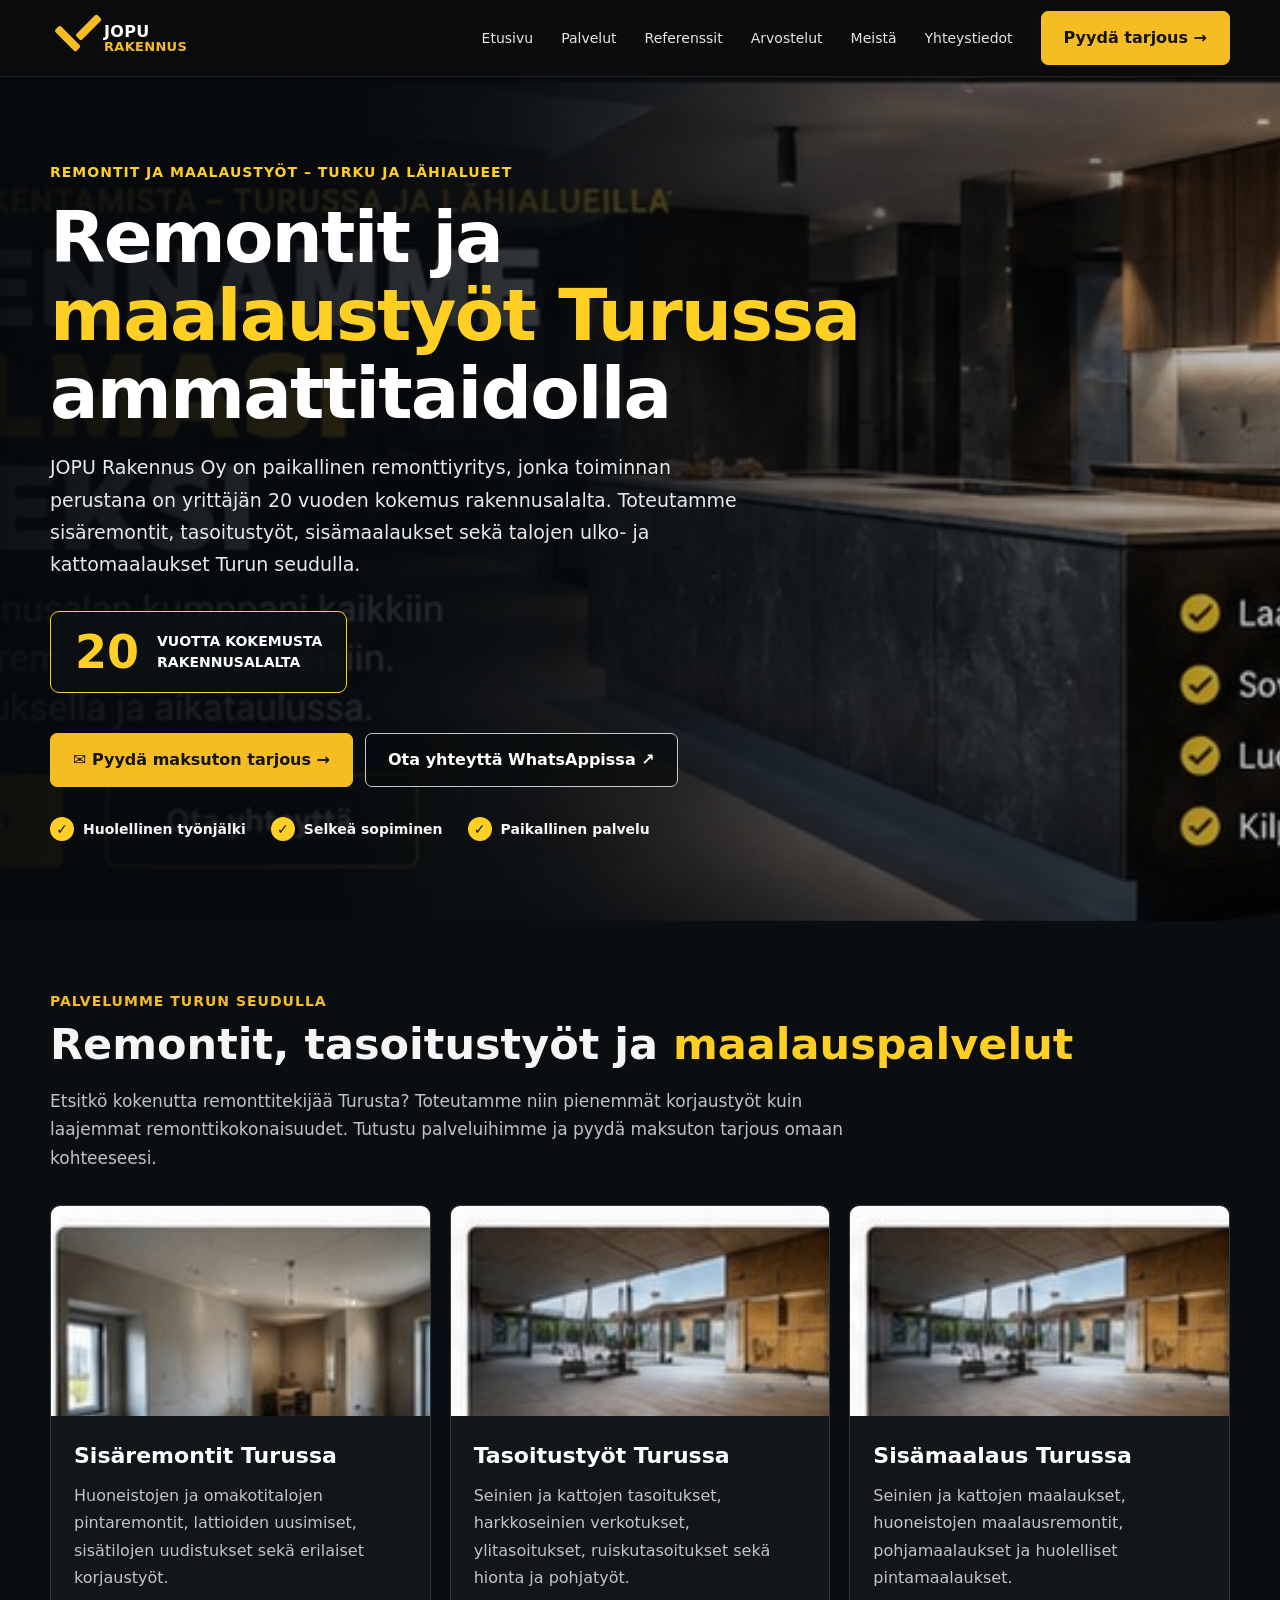
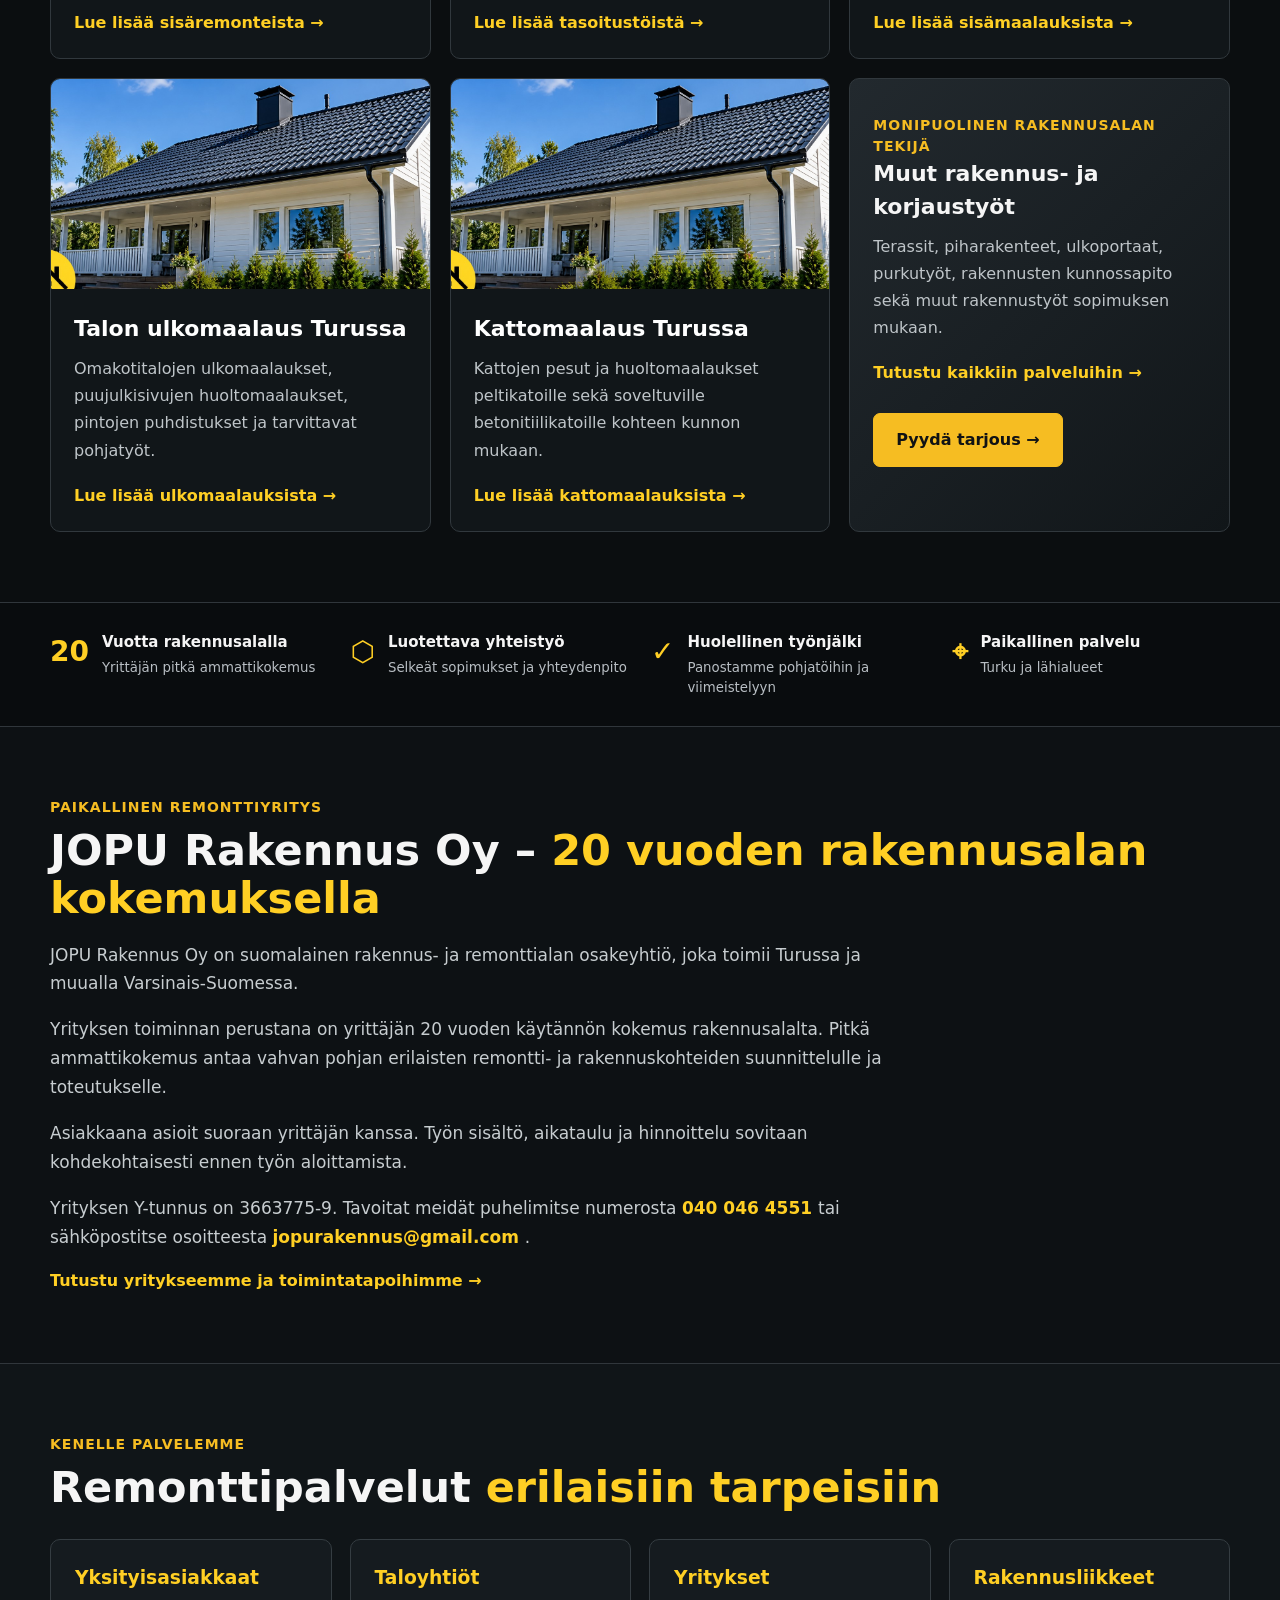
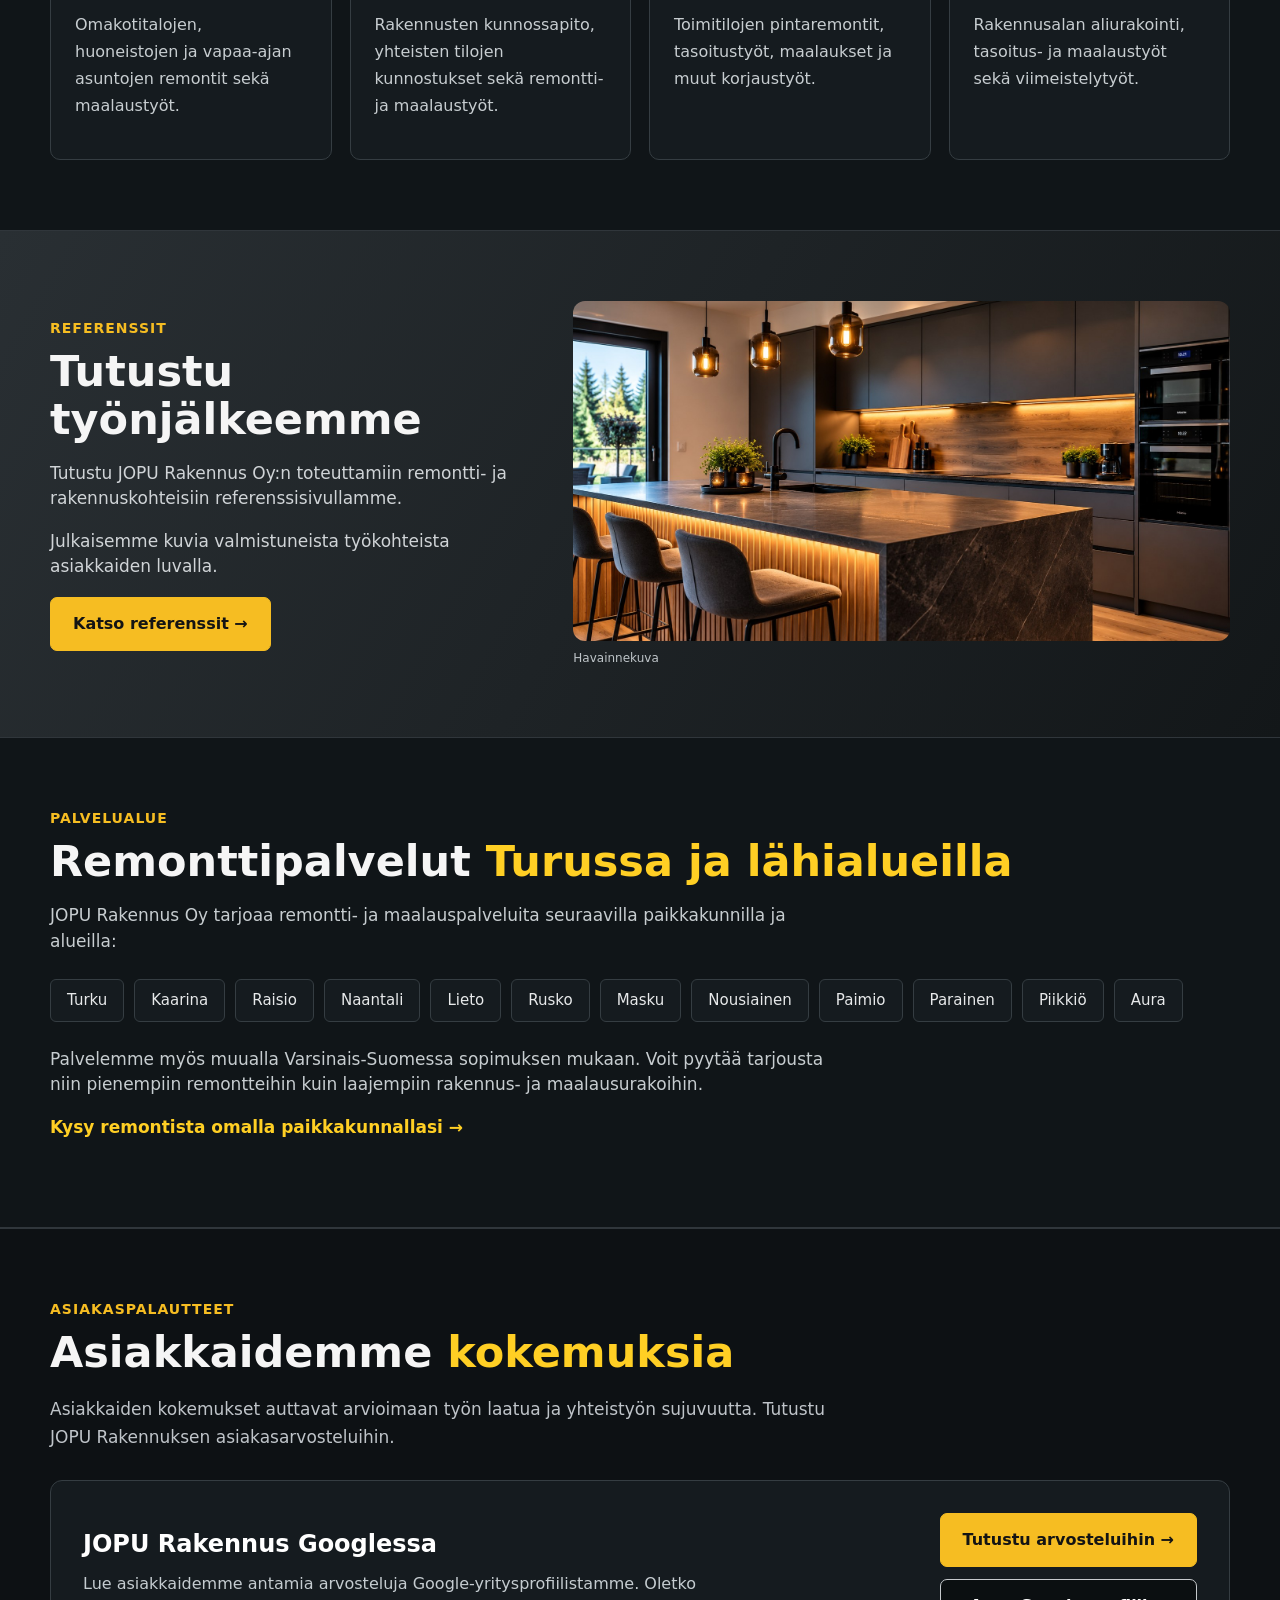
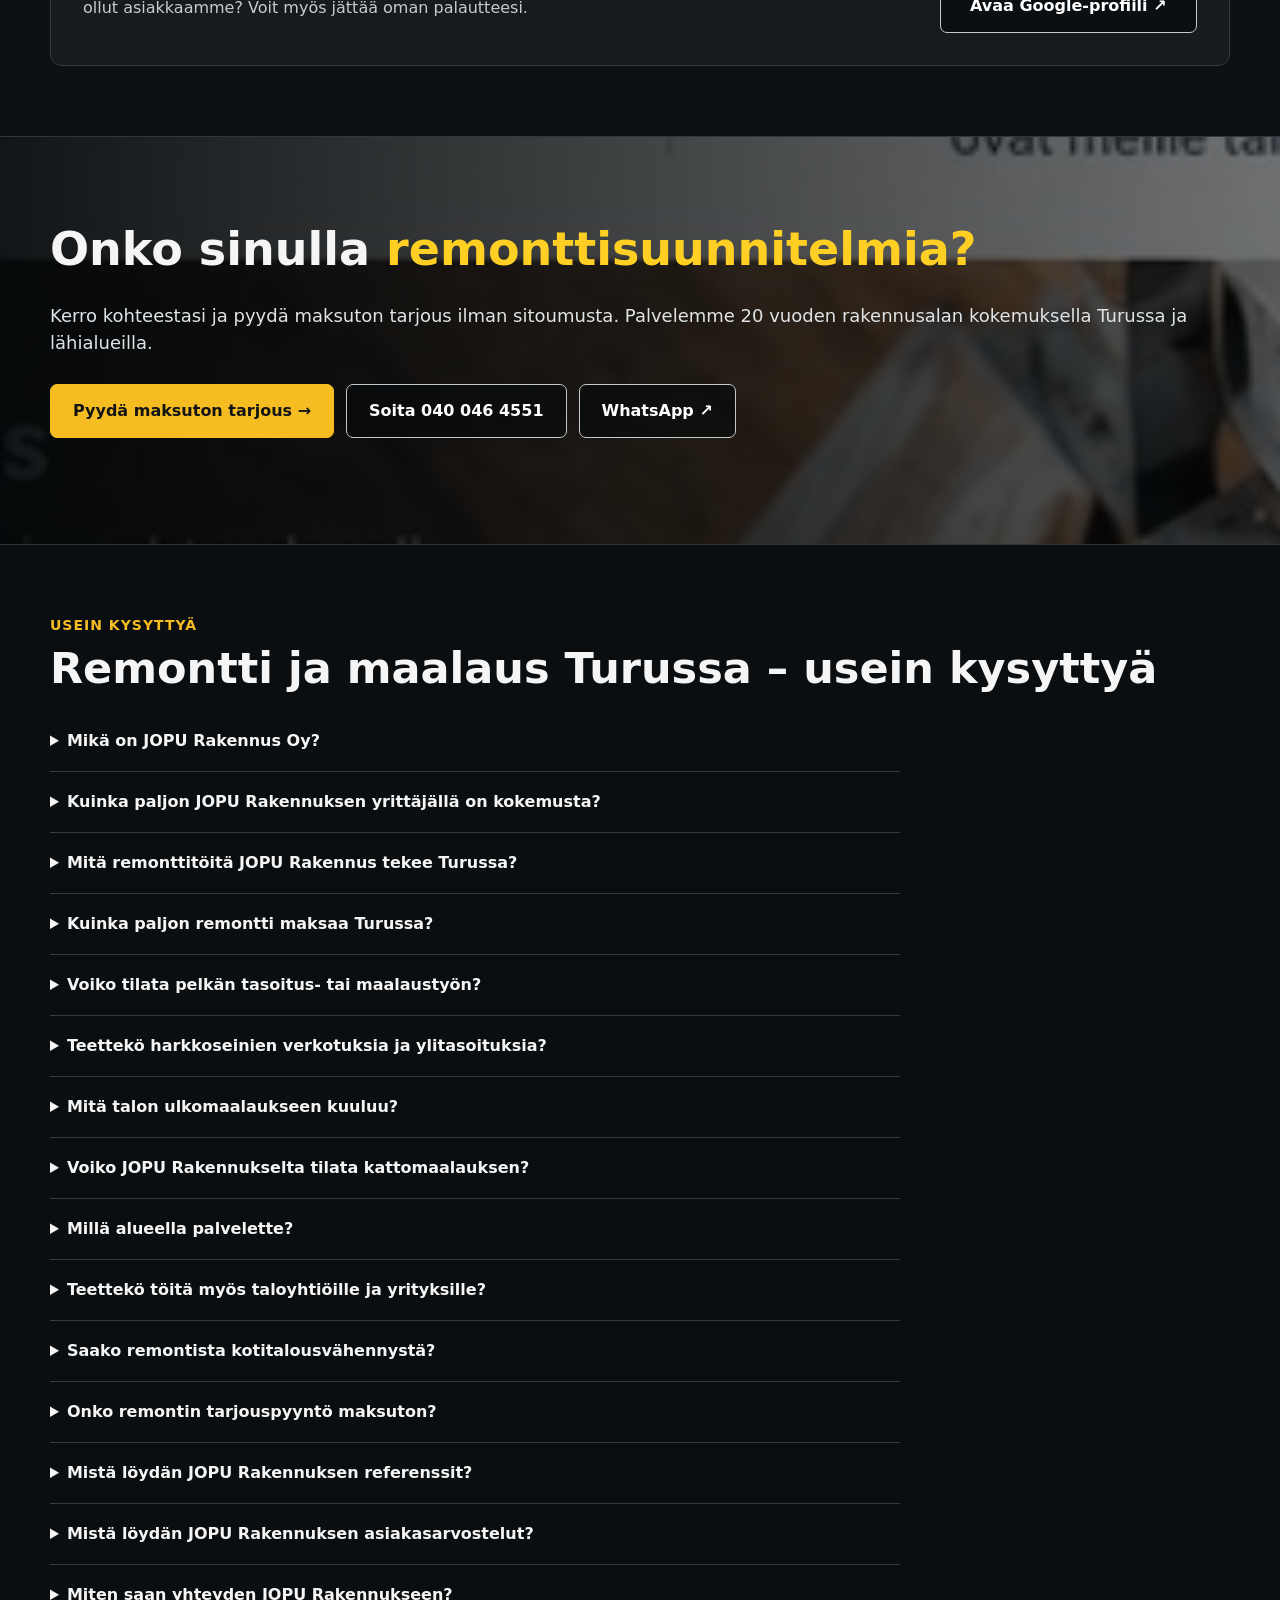
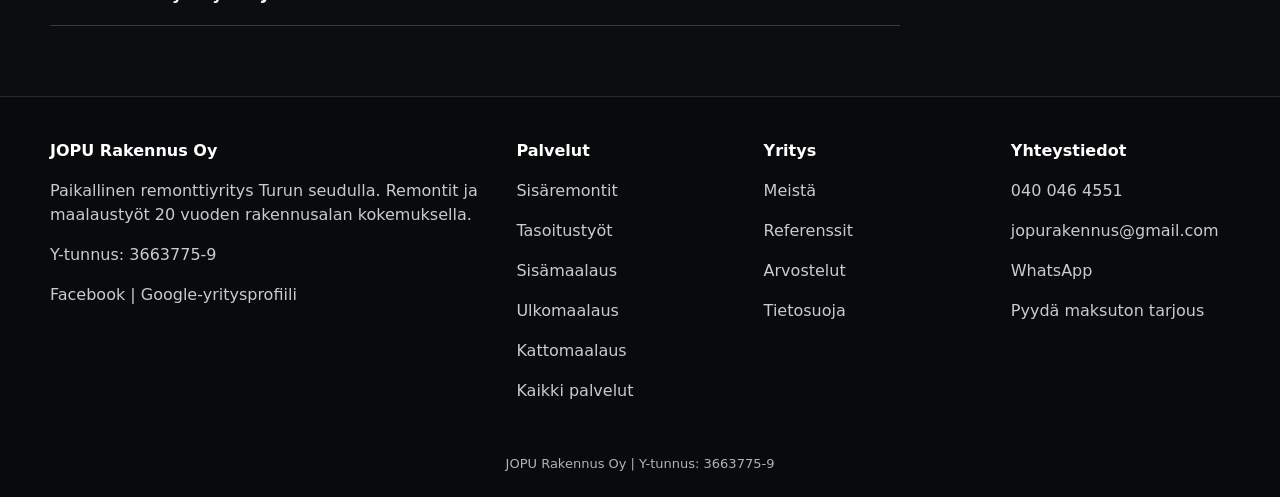
==== commit 12d6b949: "Update index.html" ====
--- a/index.html
+++ b/index.html
@@ -2,629 +2,758 @@
 <!doctype html>
 <html lang="fi">
 <head>
-  <meta charset="utf-8">
-  <meta name="viewport" content="width=device-width, initial-scale=1">
-
-  <link rel="icon" type="image/png" sizes="96x96" href="/favicon.png">
-
-  <title>Remontti Turku | Maalaus, tasoitus ja kattomaalaus | JOPU Rakennus Oy</title>
-
-  <meta name="description" content="JOPU Rakennus Oy on Turun seudulla toimiva remonttiyritys. Sisäremontit, tasoitus- ja maalaustyöt, talon ulkomaalaukset ja kattomaalaukset. Pyydä maksuton tarjous.">
-
-  <meta name="robots" content="index,follow,max-image-preview:large">
-  <link rel="canonical" href="https://www.jopurakennus.fi/">
-  <link rel="stylesheet" href="style.css">
-  <meta name="theme-color" content="#0b0e10">
-
-  <meta property="og:type" content="website">
-  <meta property="og:locale" content="fi_FI">
-  <meta property="og:site_name" content="JOPU Rakennus Oy">
-  <meta property="og:title" content="Remontit ja maalaustyöt Turussa | JOPU Rakennus Oy">
-  <meta property="og:description" content="Paikallinen remonttiyritys. Sisäremontit, tasoitustyöt, maalaukset ja kattomaalaukset Turussa ja lähialueilla. Pyydä maksuton tarjous.">
-  <meta property="og:url" content="https://www.jopurakennus.fi/">
-  <meta property="og:image" content="https://www.jopurakennus.fi/hero.jpg">
-
-  <style>
-    body {
-      background:#0b0e10;
-      color:#f5f5f5;
-    }
-
-    .j-hero {
-      position:relative;
-      min-height:590px;
-      background:
-        linear-gradient(90deg,rgba(6,9,12,.96) 0%,rgba(6,9,12,.83) 40%,rgba(6,9,12,.23) 100%),
-        url('hero.jpg') center/cover;
-      color:#fff;
-      display:flex;
-      align-items:center;
-    }
-
-    .j-hero .container {
-      padding-top:85px;
-      padding-bottom:80px;
-    }
-
-    .j-hero h1 {
-      max-width:810px;
-      font-size:clamp(39px,5.7vw,72px);
-      letter-spacing:-1.8px;
-      line-height:1.08;
-      margin:16px 0;
-    }
-
-    .j-hero h1 em,
-    .j-section h2 em,
-    .j-cta h2 em {
-      font-style:normal;
-      color:#ffcf24;
-    }
-
-    .j-hero p {
-      font-size:19px;
-      color:#e7e9ea;
-      max-width:620px;
-    }
-
-    .j-hero .eyebrow {
-      color:#ffcf24;
-    }
-
-    .j-actions {
-      display:flex;
-      flex-wrap:wrap;
-      gap:12px;
-      margin:28px 0;
-    }
-
-    .j-outline {
-      display:inline-flex;
-      align-items:center;
-      justify-content:center;
-      gap:9px;
-      border:1px solid #c5c9cc;
-      background:rgba(8,10,12,.7);
-      color:white;
-      border-radius:7px;
-      padding:14px 22px;
-      font-weight:800;
-      text-decoration:none;
-    }
-
-    .j-outline:hover {
-      background:#25292c;
-    }
-
-    .j-highlights {
-      display:flex;
-      gap:25px;
-      flex-wrap:wrap;
-      margin-top:30px;
-      color:#f5f5f5;
-      font-weight:700;
-      font-size:14px;
-    }
-
-    .j-highlights span:before {
-      content:'✓';
-      display:inline-grid;
-      place-items:center;
-      color:#101214;
-      border-radius:50%;
-      width:24px;
-      height:24px;
-      background:#ffcf24;
-      margin-right:9px;
-    }
-
-    .j-section {
-      padding:70px 0;
-    }
-
-    .j-section h2 {
-      font-size:clamp(30px,3.6vw,43px);
-      line-height:1.12;
-      margin:8px 0 18px;
-    }
-
-    .j-intro {
-      max-width:760px;
-      color:#bfc4c9;
-      font-size:17px;
-    }
-
-    .j-service-grid {
-      display:grid;
-      grid-template-columns:repeat(3,minmax(0,1fr));
-      gap:19px;
-      margin-top:32px;
-    }
-
-    .j-service {
-      background:#111619;
-      border:1px solid #31383d;
-      border-radius:10px;
-      overflow:hidden;
-      display:flex;
-      flex-direction:column;
-    }
-
-    .j-service img {
-      display:block;
-      width:100%;
-      height:210px;
-      object-fit:cover;
-    }
-
-    .j-service-body {
-      padding:23px;
-      flex:1;
-      display:flex;
-      flex-direction:column;
-    }
-
-    .j-service h3 {
-      font-size:22px;
-      margin:0 0 10px;
-    }
-
-    .j-service p {
-      color:#bfc5c9;
-      margin:0 0 20px;
-      flex:1;
-    }
-
-    .j-service a {
-      color:#ffcf24;
-      font-weight:800;
-    }
-
-    .j-trust {
-      border-block:1px solid #30363b;
-      background:#090c0e;
-    }
-
-    .j-trust .container {
-      display:grid;
-      grid-template-columns:repeat(4,1fr);
-      gap:22px;
-      padding-top:28px;
-      padding-bottom:28px;
-    }
-
-    .j-trust article {
-      display:flex;
-      gap:13px;
-      align-items:flex-start;
-    }
-
-    .j-trust b {
-      font-size:28px;
-      color:#ffcf24;
-    }
-
-    .j-trust strong {
-      display:block;
-      font-size:15px;
-    }
-
-    .j-trust small {
-      display:block;
-      color:#b8bec3;
-      margin-top:5px;
-    }
-
-    .j-ref {
-      background:linear-gradient(120deg,#292f33,#131719);
-    }
-
-    .j-ref .container {
-      display:grid;
-      grid-template-columns:.85fr 1.15fr;
-      gap:38px;
-      align-items:center;
-    }
-
-    .j-ref img {
-      display:block;
-      width:100%;
-      border-radius:12px;
-      max-height:340px;
-      object-fit:cover;
-    }
-
-    .j-ref p {
-      color:#d0d4d7;
-      font-size:17px;
-    }
-
-    .j-reviews {
-      background:#0d1114;
-      border-top:1px solid #30363b;
-      border-bottom:1px solid #30363b;
-    }
-
-    .j-review-panel {
-      margin-top:28px;
-      padding:32px;
-      border:1px solid #353d42;
-      background:#151b1f;
-      border-radius:12px;
-      display:grid;
-      grid-template-columns:1fr auto;
-      gap:28px;
-      align-items:center;
-    }
-
-    .j-review-panel h3 {
-      font-size:24px;
-      margin:0 0 10px;
-      color:#fff;
-    }
-
-    .j-review-panel p {
-      margin:0;
-      color:#c5ccd0;
-      max-width:650px;
-    }
-
-    .j-review-actions {
-      display:flex;
-      flex-direction:column;
-      gap:12px;
-    }
-
-    .j-review-actions a {
-      white-space:nowrap;
-      text-align:center;
-    }
-
-    .j-area {
-      background:#101518;
-      border-block:1px solid #30363b;
-    }
-
-    .j-area p {
-      color:#c7cdd0;
-      max-width:790px;
-      font-size:17px;
-    }
-
-    .j-area a {
-      color:#ffcf24;
-      font-weight:700;
-    }
-
-    .j-area-list {
-      display:flex;
-      flex-wrap:wrap;
-      gap:10px;
-      margin:25px 0;
-      padding:0;
-      list-style:none;
-    }
-
-    .j-area-list li {
-      padding:9px 16px;
-      border:1px solid #353d42;
-      background:#151b1f;
-      border-radius:6px;
-      color:#e7e9ea;
-      font-size:15px;
-    }
-
-    .j-about {
-      background:#0d1114;
-    }
-
-    .j-about p {
-      max-width:850px;
-      color:#c7cdd0;
-      font-size:17px;
-      line-height:1.7;
-    }
-
-    .j-about a {
-      color:#ffcf24;
-      font-weight:700;
-    }
-
-    .j-cta {
-      background:
-        linear-gradient(90deg,rgba(4,7,9,.94),rgba(4,7,9,.57)),
-        url('cta.jpg') center/cover;
-      padding:78px 0;
-    }
-
-    .j-cta h2 {
-      font-size:clamp(30px,4vw,46px);
-      margin:0 0 10px;
-    }
-
-    .j-cta p {
-      font-size:18px;
-      color:#e0e4e6;
-    }
-
-    .j-faq {
-      border-top:1px solid #30363b;
-    }
-
-    .j-faq details {
-      max-width:850px;
-      padding:18px 0;
-      border-bottom:1px solid #343a40;
-    }
-
-    .j-faq summary {
-      font-weight:800;
-      cursor:pointer;
-    }
-
-    .j-faq details p {
-      color:#c0c7cb;
-      line-height:1.7;
-    }
-
-    .j-faq a {
-      color:#ffcf24;
-    }
-
-    .j-footer {
-      background:#080a0c;
-      border-top:1px solid #24292d;
-      padding:42px 0 24px;
-      color:#c7ccd0;
-    }
-
-    .j-footer-grid {
-      display:grid;
-      grid-template-columns:2fr 1fr 1fr;
-      gap:28px;
-    }
-
-    .j-footer strong {
-      color:#fff;
-    }
-
-    .j-footer a {
-      color:#c7ccd0;
-    }
-
-    .j-footer a:hover {
-      color:#ffcf24;
-    }
-
-    .j-footer .company {
-      text-align:center;
-      font-size:13px;
-      color:#aeb4b9;
-      margin:35px 0 0;
-    }
-
-    @media(max-width:800px) {
-      .j-service-grid {
-        grid-template-columns:1fr 1fr;
+<meta charset="utf-8">
+<meta name="viewport" content="width=device-width, initial-scale=1">
+
+<link rel="icon" type="image/png" sizes="96x96" href="/favicon.png">
+
+<title>Remontti Turku | Maalaus ja tasoitustyöt | JOPU Rakennus Oy</title>
+
+<meta name="description" content="JOPU Rakennus Oy – remontit ja maalaustyöt Turussa yrittäjän 20 vuoden rakennusalan kokemuksella. Sisäremontit, tasoitukset, sisämaalaukset, ulko- ja kattomaalaukset. Pyydä maksuton tarjous.">
+
+<meta name="robots" content="index,follow,max-image-preview:large">
+<link rel="canonical" href="https://www.jopurakennus.fi/">
+<link rel="stylesheet" href="style.css">
+<meta name="theme-color" content="#0b0e10">
+
+<meta property="og:type" content="website">
+<meta property="og:locale" content="fi_FI">
+<meta property="og:site_name" content="JOPU Rakennus Oy">
+<meta property="og:title" content="Remontit ja maalaustyöt Turussa | JOPU Rakennus Oy">
+<meta property="og:description" content="Paikallinen remonttiyritys Turussa. Yrittäjällä 20 vuoden kokemus rakennusalalta. Pyydä maksuton tarjous.">
+<meta property="og:url" content="https://www.jopurakennus.fi/">
+<meta property="og:image" content="https://www.jopurakennus.fi/hero.jpg">
+
+<style>
+
+body {
+  background:#0b0e10;
+  color:#f5f5f5;
+}
+
+.j-hero {
+  position:relative;
+  min-height:590px;
+  background:
+    linear-gradient(90deg,rgba(6,9,12,.96) 0%,rgba(6,9,12,.83) 40%,rgba(6,9,12,.23) 100%),
+    url('hero.jpg') center/cover;
+  color:#fff;
+  display:flex;
+  align-items:center;
+}
+
+.j-hero .container {
+  padding-top:85px;
+  padding-bottom:80px;
+}
+
+.j-hero h1 {
+  max-width:850px;
+  font-size:clamp(39px,5.7vw,72px);
+  letter-spacing:-1.8px;
+  line-height:1.08;
+  margin:16px 0;
+}
+
+.j-hero h1 em,
+.j-section h2 em,
+.j-cta h2 em {
+  font-style:normal;
+  color:#ffcf24;
+}
+
+.j-hero p {
+  font-size:19px;
+  color:#e7e9ea;
+  max-width:720px;
+  line-height:1.7;
+}
+
+.j-hero .eyebrow {
+  color:#ffcf24;
+}
+
+.j-experience {
+  display:inline-flex;
+  align-items:center;
+  gap:18px;
+  padding:17px 24px;
+  border:1px solid #ffcf24;
+  background:rgba(12,16,19,.88);
+  border-radius:9px;
+  margin:12px 0;
+}
+
+.j-experience strong {
+  font-size:46px;
+  line-height:1;
+  color:#ffcf24;
+}
+
+.j-experience span {
+  color:#fff;
+  font-weight:800;
+  font-size:14px;
+  line-height:1.5;
+}
+
+.j-actions {
+  display:flex;
+  flex-wrap:wrap;
+  gap:12px;
+  margin:28px 0;
+}
+
+.j-outline {
+  display:inline-flex;
+  align-items:center;
+  justify-content:center;
+  gap:9px;
+  border:1px solid #c5c9cc;
+  background:rgba(8,10,12,.7);
+  color:white;
+  border-radius:7px;
+  padding:14px 22px;
+  font-weight:800;
+  text-decoration:none;
+}
+
+.j-outline:hover {
+  background:#25292c;
+}
+
+.j-highlights {
+  display:flex;
+  gap:25px;
+  flex-wrap:wrap;
+  margin-top:30px;
+  color:#f5f5f5;
+  font-weight:700;
+  font-size:14px;
+}
+
+.j-highlights span:before {
+  content:'✓';
+  display:inline-grid;
+  place-items:center;
+  color:#101214;
+  border-radius:50%;
+  width:24px;
+  height:24px;
+  background:#ffcf24;
+  margin-right:9px;
+}
+
+.j-section {
+  padding:70px 0;
+}
+
+.j-section h2 {
+  font-size:clamp(30px,3.6vw,43px);
+  line-height:1.12;
+  margin:8px 0 18px;
+}
+
+.j-intro {
+  max-width:800px;
+  color:#bfc4c9;
+  font-size:17px;
+  line-height:1.7;
+}
+
+.j-service-grid {
+  display:grid;
+  grid-template-columns:repeat(3,minmax(0,1fr));
+  gap:19px;
+  margin-top:32px;
+}
+
+.j-service {
+  background:#111619;
+  border:1px solid #31383d;
+  border-radius:10px;
+  overflow:hidden;
+  display:flex;
+  flex-direction:column;
+}
+
+.j-service:hover {
+  border-color:#ffcf24;
+}
+
+.j-service img {
+  display:block;
+  width:100%;
+  height:210px;
+  object-fit:cover;
+}
+
+.j-service-body {
+  padding:23px;
+  flex:1;
+  display:flex;
+  flex-direction:column;
+}
+
+.j-service h3 {
+  font-size:22px;
+  margin:0 0 10px;
+}
+
+.j-service h3 a {
+  color:#fff;
+  text-decoration:none;
+}
+
+.j-service p {
+  color:#bfc5c9;
+  margin:0 0 20px;
+  flex:1;
+  line-height:1.7;
+}
+
+.j-service a {
+  color:#ffcf24;
+  font-weight:800;
+}
+
+.j-service-other {
+  justify-content:center;
+  background:
+    linear-gradient(135deg,#22292e,#111619);
+}
+
+.j-service-other .j-service-body {
+  justify-content:center;
+}
+
+.j-service-other p {
+  flex:0;
+}
+
+.j-trust {
+  border-block:1px solid #30363b;
+  background:#090c0e;
+}
+
+.j-trust .container {
+  display:grid;
+  grid-template-columns:repeat(4,1fr);
+  gap:22px;
+  padding-top:28px;
+  padding-bottom:28px;
+}
+
+.j-trust article {
+  display:flex;
+  gap:13px;
+  align-items:flex-start;
+}
+
+.j-trust b {
+  font-size:28px;
+  color:#ffcf24;
+}
+
+.j-trust strong {
+  display:block;
+  font-size:15px;
+}
+
+.j-trust small {
+  display:block;
+  color:#b8bec3;
+  margin-top:5px;
+}
+
+.j-ref {
+  background:linear-gradient(120deg,#292f33,#131719);
+}
+
+.j-ref .container {
+  display:grid;
+  grid-template-columns:.85fr 1.15fr;
+  gap:38px;
+  align-items:center;
+}
+
+.j-ref img {
+  display:block;
+  width:100%;
+  border-radius:12px;
+  max-height:340px;
+  object-fit:cover;
+}
+
+.j-ref p {
+  color:#d0d4d7;
+  font-size:17px;
+}
+
+.j-ref figure {
+  margin:0;
+}
+
+.j-ref figcaption {
+  color:#bfc5c9;
+  font-size:12px;
+  margin-top:8px;
+}
+
+.j-reviews {
+  background:#0d1114;
+  border-block:1px solid #30363b;
+}
+
+.j-review-panel {
+  margin-top:28px;
+  padding:32px;
+  border:1px solid #353d42;
+  background:#151b1f;
+  border-radius:12px;
+  display:grid;
+  grid-template-columns:1fr auto;
+  gap:28px;
+  align-items:center;
+}
+
+.j-review-panel h3 {
+  font-size:24px;
+  margin:0 0 10px;
+  color:#fff;
+}
+
+.j-review-panel p {
+  margin:0;
+  color:#c5ccd0;
+  max-width:650px;
+}
+
+.j-review-actions {
+  display:flex;
+  flex-direction:column;
+  gap:12px;
+}
+
+.j-review-actions a {
+  white-space:nowrap;
+  text-align:center;
+}
+
+.j-area {
+  background:#101518;
+  border-block:1px solid #30363b;
+}
+
+.j-area p {
+  color:#c7cdd0;
+  max-width:790px;
+  font-size:17px;
+}
+
+.j-area a {
+  color:#ffcf24;
+  font-weight:700;
+}
+
+.j-area-list {
+  display:flex;
+  flex-wrap:wrap;
+  gap:10px;
+  margin:25px 0;
+  padding:0;
+  list-style:none;
+}
+
+.j-area-list li {
+  padding:9px 16px;
+  border:1px solid #353d42;
+  background:#151b1f;
+  border-radius:6px;
+  color:#e7e9ea;
+  font-size:15px;
+}
+
+.j-about {
+  background:#0d1114;
+}
+
+.j-about p {
+  max-width:850px;
+  color:#c7cdd0;
+  font-size:17px;
+  line-height:1.7;
+}
+
+.j-about a {
+  color:#ffcf24;
+  font-weight:700;
+}
+
+.j-customers {
+  background:#101518;
+  border-block:1px solid #30363b;
+}
+
+.j-customer-grid {
+  display:grid;
+  grid-template-columns:repeat(4,minmax(0,1fr));
+  gap:18px;
+  margin-top:28px;
+}
+
+.j-customer {
+  padding:24px;
+  background:#151b1f;
+  border:1px solid #353d42;
+  border-radius:10px;
+}
+
+.j-customer h3 {
+  color:#ffcf24;
+  margin-top:0;
+}
+
+.j-customer p {
+  color:#c7cdd0;
+  line-height:1.7;
+}
+
+.j-cta {
+  background:
+    linear-gradient(90deg,rgba(4,7,9,.94),rgba(4,7,9,.57)),
+    url('cta.jpg') center/cover;
+  padding:78px 0;
+}
+
+.j-cta h2 {
+  font-size:clamp(30px,4vw,46px);
+  margin:0 0 10px;
+}
+
+.j-cta p {
+  font-size:18px;
+  color:#e0e4e6;
+}
+
+.j-faq {
+  border-top:1px solid #30363b;
+}
+
+.j-faq details {
+  max-width:850px;
+  padding:18px 0;
+  border-bottom:1px solid #343a40;
+}
+
+.j-faq summary {
+  font-weight:800;
+  cursor:pointer;
+}
+
+.j-faq details p {
+  color:#c0c7cb;
+  line-height:1.7;
+}
+
+.j-faq a {
+  color:#ffcf24;
+}
+
+.j-footer {
+  background:#080a0c;
+  border-top:1px solid #24292d;
+  padding:42px 0 24px;
+  color:#c7ccd0;
+}
+
+.j-footer-grid {
+  display:grid;
+  grid-template-columns:2fr 1fr 1fr 1fr;
+  gap:28px;
+}
+
+.j-footer strong {
+  color:#fff;
+}
+
+.j-footer a {
+  color:#c7ccd0;
+  overflow-wrap:anywhere;
+}
+
+.j-footer a:hover {
+  color:#ffcf24;
+}
+
+.j-footer .company {
+  text-align:center;
+  font-size:13px;
+  color:#aeb4b9;
+  margin:35px 0 0;
+}
+
+@media(max-width:800px) {
+
+  .j-service-grid,
+  .j-customer-grid {
+    grid-template-columns:1fr 1fr;
+  }
+
+  .j-trust .container {
+    grid-template-columns:1fr 1fr;
+  }
+
+  .j-ref .container,
+  .j-review-panel {
+    grid-template-columns:1fr;
+  }
+
+  .j-review-actions {
+    align-items:flex-start;
+  }
+
+  .j-footer-grid {
+    grid-template-columns:1fr 1fr;
+  }
+
+}
+
+@media(max-width:600px) {
+
+  .j-hero {
+    min-height:auto;
+    background-position:65% center;
+  }
+
+  .j-hero .container {
+    padding-top:66px;
+    padding-bottom:66px;
+  }
+
+  .j-hero p {
+    font-size:17px;
+  }
+
+  .j-hero h1 {
+    font-size:40px;
+  }
+
+  .j-actions .btn,
+  .j-actions .j-outline {
+    width:100%;
+    box-sizing:border-box;
+    text-align:center;
+  }
+
+  .j-service-grid,
+  .j-customer-grid {
+    grid-template-columns:1fr;
+  }
+
+  .j-service img {
+    height:210px;
+  }
+
+  .j-trust .container {
+    gap:22px;
+  }
+
+  .j-trust article {
+    display:block;
+  }
+
+  .j-trust b {
+    display:block;
+  }
+
+  .j-review-panel {
+    padding:24px;
+  }
+
+  .j-review-actions,
+  .j-review-actions a {
+    width:100%;
+    box-sizing:border-box;
+  }
+
+  .j-footer-grid {
+    grid-template-columns:1fr;
+  }
+
+  .j-section {
+    padding:54px 0;
+  }
+
+}
+
+</style>
+
+<script type="application/ld+json">
+{
+  "@context":"https://schema.org",
+  "@graph":[
+    {
+      "@type":"HomeAndConstructionBusiness",
+      "@id":"https://www.jopurakennus.fi/#yritys",
+      "name":"JOPU Rakennus Oy",
+      "legalName":"JOPU Rakennus Oy",
+      "alternateName":"JOPU Rakennus",
+      "url":"https://www.jopurakennus.fi/",
+      "image":"https://www.jopurakennus.fi/hero.jpg",
+      "telephone":"+358400464551",
+      "email":"jopurakennus@gmail.com",
+      "identifier":{
+        "@type":"PropertyValue",
+        "propertyID":"Y-tunnus",
+        "value":"3663775-9"
+      },
+      "description":"JOPU Rakennus Oy on Turun seudulla toimiva rakennus- ja remonttiyritys. Yrittäjällä on 20 vuoden kokemus rakennusalalta. Palveluihin kuuluvat sisäremontit, tasoitustyöt, sisämaalaukset, talojen ulkomaalaukset ja kattomaalaukset.",
+      "sameAs":[
+        "https://www.facebook.com/profile.php?id=61596050117806",
+        "https://share.google/8LqddV3fN2uLMQb4i"
+      ],
+      "areaServed":[
+        {"@type":"City","name":"Turku"},
+        {"@type":"City","name":"Kaarina"},
+        {"@type":"City","name":"Raisio"},
+        {"@type":"City","name":"Naantali"},
+        {"@type":"AdministrativeArea","name":"Lieto"},
+        {"@type":"AdministrativeArea","name":"Rusko"},
+        {"@type":"AdministrativeArea","name":"Masku"},
+        {"@type":"AdministrativeArea","name":"Nousiainen"},
+        {"@type":"City","name":"Paimio"},
+        {"@type":"City","name":"Parainen"},
+        {"@type":"Place","name":"Piikkiö, Kaarina"},
+        {"@type":"AdministrativeArea","name":"Aura"},
+        {"@type":"AdministrativeArea","name":"Varsinais-Suomi"}
+      ],
+      "knowsAbout":[
+        "Rakentaminen",
+        "Sisäremontit",
+        "Huoneistoremontit",
+        "Pintaremontit",
+        "Tasoitustyöt",
+        "Harkkoseinien verkotus",
+        "Ylitasoitukset",
+        "Ruiskutasoitukset",
+        "Sisämaalaus",
+        "Talon ulkomaalaus",
+        "Kattomaalaus",
+        "Rakennusten kunnossapito"
+      ],
+      "contactPoint":{
+        "@type":"ContactPoint",
+        "telephone":"+358400464551",
+        "email":"jopurakennus@gmail.com",
+        "contactType":"customer service",
+        "availableLanguage":"Finnish",
+        "url":"https://www.jopurakennus.fi/yhteystiedot.html"
+      },
+      "hasOfferCatalog":{
+        "@type":"OfferCatalog",
+        "@id":"https://www.jopurakennus.fi/palvelut.html#palvelut",
+        "name":"Remontti- ja maalauspalvelut",
+        "itemListElement":[
+          {
+            "@type":"Offer",
+            "itemOffered":{
+              "@type":"Service",
+              "name":"Sisäremontit",
+              "description":"Huoneistojen ja omakotitalojen pintaremontit sekä sisätilojen korjaustyöt.",
+              "url":"https://www.jopurakennus.fi/sisaremontit.html",
+              "provider":{
+                "@id":"https://www.jopurakennus.fi/#yritys"
+              }
+            }
+          },
+          {
+            "@type":"Offer",
+            "itemOffered":{
+              "@type":"Service",
+              "name":"Tasoitustyöt",
+              "description":"Seinien ja kattojen tasoitukset, verkotukset, ylitasoitukset ja hionta.",
+              "url":"https://www.jopurakennus.fi/tasoitustyot.html",
+              "provider":{
+                "@id":"https://www.jopurakennus.fi/#yritys"
+              }
+            }
+          },
+          {
+            "@type":"Offer",
+            "itemOffered":{
+              "@type":"Service",
+              "name":"Sisämaalaus",
+              "description":"Seinien ja kattojen sisämaalaukset sekä maalaustöiden pohjatyöt.",
+              "url":"https://www.jopurakennus.fi/sisamaalaus.html",
+              "provider":{
+                "@id":"https://www.jopurakennus.fi/#yritys"
+              }
+            }
+          },
+          {
+            "@type":"Offer",
+            "itemOffered":{
+              "@type":"Service",
+              "name":"Talon ulkomaalaus",
+              "description":"Omakotitalojen ulkomaalaukset, julkisivujen huoltomaalaukset ja tarvittavat pohjatyöt.",
+              "url":"https://www.jopurakennus.fi/ulkomaalaus.html",
+              "provider":{
+                "@id":"https://www.jopurakennus.fi/#yritys"
+              }
+            }
+          },
+          {
+            "@type":"Offer",
+            "itemOffered":{
+              "@type":"Service",
+              "name":"Kattomaalaus",
+              "description":"Kattojen pesut ja huoltomaalaukset kohteen materiaalin ja kunnon mukaan.",
+              "url":"https://www.jopurakennus.fi/kattomaalaus.html",
+              "provider":{
+                "@id":"https://www.jopurakennus.fi/#yritys"
+              }
+            }
+          }
+        ]
       }
-
-      .j-trust .container {
-        grid-template-columns:1fr 1fr;
+    },
+    {
+      "@type":"WebSite",
+      "@id":"https://www.jopurakennus.fi/#website",
+      "url":"https://www.jopurakennus.fi/",
+      "name":"JOPU Rakennus Oy",
+      "inLanguage":"fi",
+      "publisher":{
+        "@id":"https://www.jopurakennus.fi/#yritys"
       }
-
-      .j-ref .container,
-      .j-review-panel {
-        grid-template-columns:1fr;
-      }
-
-      .j-review-actions {
-        align-items:flex-start;
-      }
-
-      .j-footer-grid {
-        grid-template-columns:1fr 1fr;
+    },
+    {
+      "@type":"WebPage",
+      "@id":"https://www.jopurakennus.fi/#webpage",
+      "url":"https://www.jopurakennus.fi/",
+      "name":"Remontit ja maalaustyöt Turussa",
+      "description":"JOPU Rakennus Oy tarjoaa remontti- ja maalauspalveluita Turun seudulla. Yrittäjällä on 20 vuoden kokemus rakennusalalta.",
+      "inLanguage":"fi",
+      "isPartOf":{
+        "@id":"https://www.jopurakennus.fi/#website"
+      },
+      "about":{
+        "@id":"https://www.jopurakennus.fi/#yritys"
       }
     }
-
-    @media(max-width:600px) {
-      .j-hero {
-        min-height:auto;
-        background-position:65% center;
-      }
-
-      .j-hero .container {
-        padding-top:66px;
-        padding-bottom:66px;
-      }
-
-      .j-hero p {
-        font-size:17px;
-      }
-
-      .j-hero h1 {
-        font-size:40px;
-      }
-
-      .j-actions .btn,
-      .j-actions .j-outline {
-        width:100%;
-        box-sizing:border-box;
-      }
-
-      .j-service-grid {
-        grid-template-columns:1fr;
-      }
-
-      .j-service img {
-        height:210px;
-      }
-
-      .j-trust .container {
-        gap:22px;
-      }
-
-      .j-trust article {
-        display:block;
-      }
-
-      .j-trust b {
-        display:block;
-      }
-
-      .j-review-panel {
-        padding:24px;
-      }
-
-      .j-review-actions,
-      .j-review-actions a {
-        width:100%;
-        box-sizing:border-box;
-      }
-
-      .j-footer-grid {
-        grid-template-columns:1fr;
-      }
-
-      .j-section {
-        padding:54px 0;
-      }
-    }
-  </style>
-
-  <script type="application/ld+json">
-  {
-    "@context": "https://schema.org",
-    "@graph": [
-      {
-        "@type": "HomeAndConstructionBusiness",
-        "@id": "https://www.jopurakennus.fi/#yritys",
-        "name": "JOPU Rakennus Oy",
-        "legalName": "JOPU Rakennus Oy",
-        "alternateName": "JOPU Rakennus",
-        "url": "https://www.jopurakennus.fi/",
-        "image": "https://www.jopurakennus.fi/hero.jpg",
-        "telephone": "+358400464551",
-        "identifier": {
-          "@type": "PropertyValue",
-          "propertyID": "Y-tunnus",
-          "value": "3663775-9"
-        },
-        "description": "JOPU Rakennus Oy on Turun seudulla toimiva remontti- ja rakennusalan yritys. Palveluihin kuuluvat sisäremontit, tasoitus- ja maalaustyöt, talojen ulkomaalaukset sekä kattomaalaukset.",
-        "sameAs": [
-          "https://www.facebook.com/profile.php?id=61596050117806",
-          "https://share.google/8LqddV3fN2uLMQb4i"
-        ],
-        "areaServed": [
-          {"@type":"City","name":"Turku"},
-          {"@type":"City","name":"Kaarina"},
-          {"@type":"City","name":"Raisio"},
-          {"@type":"City","name":"Naantali"},
-          {"@type":"AdministrativeArea","name":"Lieto"},
-          {"@type":"AdministrativeArea","name":"Rusko"},
-          {"@type":"AdministrativeArea","name":"Masku"},
-          {"@type":"AdministrativeArea","name":"Nousiainen"},
-          {"@type":"City","name":"Paimio"},
-          {"@type":"City","name":"Parainen"},
-          {"@type":"Place","name":"Piikkiö, Kaarina"},
-          {"@type":"AdministrativeArea","name":"Aura"},
-          {"@type":"AdministrativeArea","name":"Varsinais-Suomi"}
-        ],
-        "contactPoint": {
-          "@type": "ContactPoint",
-          "telephone": "+358400464551",
-          "contactType": "customer service",
-          "availableLanguage": "Finnish",
-          "url": "https://www.jopurakennus.fi/yhteystiedot.html"
-        },
-        "hasOfferCatalog": {
-          "@type": "OfferCatalog",
-          "name": "Remontti- ja maalauspalvelut",
-          "itemListElement": [
-            {
-              "@type": "Offer",
-              "itemOffered": {
-                "@type": "Service",
-                "name": "Sisäremontit",
-                "description": "Huoneistojen ja omakotitalojen pintaremontit, sisätilojen uudistukset ja korjaustyöt.",
-                "url": "https://www.jopurakennus.fi/palvelut.html",
-                "provider": {
-                  "@id": "https://www.jopurakennus.fi/#yritys"
-                }
-              }
-            },
-            {
-              "@type": "Offer",
-              "itemOffered": {
-                "@type": "Service",
-                "name": "Tasoitus- ja maalaustyöt",
-                "description": "Seinien ja kattojen tasoitukset, pohjatyöt ja sisämaalaukset.",
-                "url": "https://www.jopurakennus.fi/palvelut.html",
-                "provider": {
-                  "@id": "https://www.jopurakennus.fi/#yritys"
-                }
-              }
-            },
-            {
-              "@type": "Offer",
-              "itemOffered": {
-                "@type": "Service",
-                "name": "Talon ulkomaalaus",
-                "description": "Omakotitalojen ulkomaalaukset, pintojen puhdistukset ja tarvittavat pohjatyöt.",
-                "url": "https://www.jopurakennus.fi/palvelut.html",
-                "provider": {
-                  "@id": "https://www.jopurakennus.fi/#yritys"
-                }
-              }
-            },
-            {
-              "@type": "Offer",
-              "itemOffered": {
-                "@type": "Service",
-                "name": "Kattomaalaus",
-                "description": "Kattojen pesut ja huoltomaalaukset kohteen materiaalin ja kunnon mukaan.",
-                "url": "https://www.jopurakennus.fi/kattomaalaus.html",
-                "provider": {
-                  "@id": "https://www.jopurakennus.fi/#yritys"
-                }
-              }
-            }
-          ]
-        }
-      },
-      {
-        "@type": "WebSite",
-        "@id": "https://www.jopurakennus.fi/#website",
-        "url": "https://www.jopurakennus.fi/",
-        "name": "JOPU Rakennus Oy",
-        "inLanguage": "fi",
-        "publisher": {
-          "@id": "https://www.jopurakennus.fi/#yritys"
-        }
-      },
-      {
-        "@type": "WebPage",
-        "@id": "https://www.jopurakennus.fi/#webpage",
-        "url": "https://www.jopurakennus.fi/",
-        "name": "Remontit ja maalaustyöt Turussa",
-        "inLanguage": "fi",
-        "isPartOf": {
-          "@id": "https://www.jopurakennus.fi/#website"
-        },
-        "about": {
-          "@id": "https://www.jopurakennus.fi/#yritys"
-        }
-      }
-    ]
-  }
-  </script>
-
-  <script>
-    window.va=window.va||function(){
-      (window.vaq=window.vaq||[]).push(arguments);
-    };
-  </script>
-
-  <script defer src="/_vercel/insights/script.js"></script>
+  ]
+}
+</script>
+
+<script>
+window.va=window.va||function(){
+  (window.vaq=window.vaq||[]).push(arguments);
+};
+</script>
+
+<script defer src="/_vercel/insights/script.js"></script>
+
 </head>
 
 <body>
@@ -632,544 +761,950 @@
 <header class="topbar">
   <div class="container nav">
 
-    <a class="brand" href="index.html" aria-label="JOPU Rakennus etusivu">
+    <a class="brand" href="index.html"
+       aria-label="JOPU Rakennus etusivu">
       <span class="brandmark"></span>
       <span>JOPU<small>RAKENNUS</small></span>
     </a>
 
     <nav class="links" aria-label="Päävalikko">
+
       <a href="index.html" aria-current="page">Etusivu</a>
       <a href="palvelut.html">Palvelut</a>
       <a href="referenssit.html">Referenssit</a>
       <a href="arvostelut.html">Arvostelut</a>
       <a href="meista.html">Meistä</a>
       <a href="yhteystiedot.html">Yhteystiedot</a>
+
     </nav>
 
-    <a class="btn" href="yhteystiedot.html">Pyydä tarjous →</a>
-
-    <button class="hamb" type="button"
-      aria-label="Avaa valikko"
-      aria-expanded="false"
-      aria-controls="mobile-menu">☰</button>
+    <a class="btn" href="yhteystiedot.html">
+      Pyydä tarjous →
+    </a>
+
+    <button class="hamb"
+            type="button"
+            aria-label="Avaa valikko"
+            aria-expanded="false"
+            aria-controls="mobile-menu">
+      ☰
+    </button>
 
   </div>
 
   <div class="mobile-menu" id="mobile-menu">
-    <a href="index.html">Etusivu</a>
+
+    <a href="index.html" aria-current="page">Etusivu</a>
     <a href="palvelut.html">Palvelut</a>
     <a href="referenssit.html">Referenssit</a>
     <a href="arvostelut.html">Arvostelut</a>
     <a href="meista.html">Meistä</a>
     <a href="yhteystiedot.html">Yhteystiedot</a>
+
   </div>
 </header>
 
 <main>
 
-  <section class="j-hero">
-    <div class="container">
-
-      <div class="eyebrow">
-        REMONTIT JA MAALAUSTYÖT – TURKU JA LÄHIALUEET
-      </div>
-
-      <h1>
-        Remontit ja <em>maalaustyöt Turussa</em>
-        ammattitaidolla
-      </h1>
-
-      <p>
-        JOPU Rakennus Oy on paikallinen remonttiyritys,
-        joka toteuttaa sisäremontit, seinien tasoitus-
-        ja maalaustyöt sekä talojen ulkomaalaukset
-        ja kattomaalaukset Turussa ja lähialueilla.
-        Pyydä maksuton tarjous omaan kohteeseesi.
-      </p>
-
-      <div class="j-actions">
-        <a class="btn" href="yhteystiedot.html">
-          ✉ Pyydä maksuton tarjous →
-        </a>
-
-        <a class="j-outline"
-           href="https://wa.me/358400464551"
-           target="_blank"
-           rel="noopener noreferrer">
-          Ota yhteyttä WhatsAppissa ↗
-        </a>
-      </div>
-
-      <div class="j-highlights">
-        <span>Huolellinen työnjälki</span>
-        <span>Selkeä sopiminen</span>
-        <span>Turku ja lähialueet</span>
-      </div>
-
+<section class="j-hero">
+  <div class="container">
+
+    <div class="eyebrow">
+      REMONTIT JA MAALAUSTYÖT – TURKU JA LÄHIALUEET
     </div>
-  </section>
-
-  <section class="j-section" id="palvelut">
-    <div class="container">
-
-      <div class="eyebrow">PALVELUMME TURUN SEUDULLA</div>
-
-      <h2>
-        Sisäremontit, <em>talon maalaus</em>
-        ja kattomaalaus
-      </h2>
-
-      <p class="j-intro">
-        Etsitkö remonttitekijää Turusta?
-        Teemme kodin pintaremontit, tasoitus- ja
-        maalaustyöt sekä rakennusten ulkopintojen
-        kunnostukset. Työn sisältö ja aikataulu
-        sovitaan kohteen mukaan.
-      </p>
-
-      <div class="j-service-grid">
-
-        <article class="j-service">
+
+    <h1>
+      Remontit ja <em>maalaustyöt Turussa</em>
+      ammattitaidolla
+    </h1>
+
+    <p>
+      JOPU Rakennus Oy on paikallinen remonttiyritys,
+      jonka toiminnan perustana on yrittäjän
+      20 vuoden kokemus rakennusalalta.
+      Toteutamme sisäremontit, tasoitustyöt,
+      sisämaalaukset sekä talojen ulko-
+      ja kattomaalaukset Turun seudulla.
+    </p>
+
+    <div class="j-experience">
+      <strong>20</strong>
+      <span>
+        VUOTTA KOKEMUSTA<br>
+        RAKENNUSALALTA
+      </span>
+    </div>
+
+    <div class="j-actions">
+
+      <a class="btn" href="yhteystiedot.html">
+        ✉ Pyydä maksuton tarjous →
+      </a>
+
+      <a class="j-outline"
+         href="https://wa.me/358400464551"
+         target="_blank"
+         rel="noopener noreferrer">
+        Ota yhteyttä WhatsAppissa ↗
+      </a>
+
+    </div>
+
+    <div class="j-highlights">
+
+      <span>Huolellinen työnjälki</span>
+      <span>Selkeä sopiminen</span>
+      <span>Paikallinen palvelu</span>
+
+    </div>
+
+  </div>
+</section>
+
+<section class="j-section" id="palvelut">
+  <div class="container">
+
+    <div class="eyebrow">
+      PALVELUMME TURUN SEUDULLA
+    </div>
+
+    <h2>
+      Remontit, tasoitustyöt ja
+      <em>maalauspalvelut</em>
+    </h2>
+
+    <p class="j-intro">
+      Etsitkö kokenutta remonttitekijää Turusta?
+      Toteutamme niin pienemmät korjaustyöt
+      kuin laajemmat remonttikokonaisuudet.
+      Tutustu palveluihimme ja pyydä maksuton
+      tarjous omaan kohteeseesi.
+    </p>
+
+    <div class="j-service-grid">
+
+      <article class="j-service">
+
+        <a href="sisaremontit.html"
+           aria-label="Tutustu sisäremontteihin">
+
           <img src="service1.jpg"
-               alt="Kodin sisäremontti ja pintojen uudistaminen Turun seudulla"
+               alt="Kodin sisäremontti ja pintojen uudistaminen"
                loading="lazy"
                width="640" height="420">
 
-          <div class="j-service-body">
-            <h3>Sisäremontit Turussa</h3>
-
-            <p>
-              Huoneistojen ja omakotitalojen
-              pintaremontit, sisätilojen uudistukset
-              sekä erilaiset korjaustyöt.
-              Suunnitellaan remontin toteutus
-              tarpeesi mukaan.
-            </p>
-
-            <a href="palvelut.html">
-              Tutustu remonttipalveluihin →
+        </a>
+
+        <div class="j-service-body">
+
+          <h3>
+            <a href="sisaremontit.html">
+              Sisäremontit Turussa
             </a>
-          </div>
-        </article>
-
-        <article class="j-service">
+          </h3>
+
+          <p>
+            Huoneistojen ja omakotitalojen
+            pintaremontit, lattioiden uusimiset,
+            sisätilojen uudistukset sekä
+            erilaiset korjaustyöt.
+          </p>
+
+          <a href="sisaremontit.html">
+            Lue lisää sisäremonteista →
+          </a>
+
+        </div>
+
+      </article>
+
+      <article class="j-service">
+
+        <a href="tasoitustyot.html"
+           aria-label="Tutustu tasoitustöihin">
+
           <img src="service2.jpg"
-               alt="Seinien ja kattojen tasoitus sekä sisämaalaus"
+               alt="Seinien ja kattojen tasoitustyöt"
                loading="lazy"
                width="640" height="420">
 
-          <div class="j-service-body">
-            <h3>Tasoitus- ja maalaustyöt</h3>
-
-            <p>
-              Seinien ja kattojen pohjatyöt,
-              tasoitukset ja sisämaalaukset.
-              Huolelliset pohjatyöt auttavat
-              saamaan siistin ja kestävän
-              lopputuloksen.
-            </p>
-
-            <a href="palvelut.html">
-              Lue tasoitus- ja maalaustöistä →
+        </a>
+
+        <div class="j-service-body">
+
+          <h3>
+            <a href="tasoitustyot.html">
+              Tasoitustyöt Turussa
             </a>
-          </div>
-        </article>
-
-        <article class="j-service">
-          <img src="service3.jpg"
-               alt="Omakotitalon ulkomaalaus ja katon huoltomaalaus"
+          </h3>
+
+          <p>
+            Seinien ja kattojen tasoitukset,
+            harkkoseinien verkotukset,
+            ylitasoitukset, ruiskutasoitukset
+            sekä hionta ja pohjatyöt.
+          </p>
+
+          <a href="tasoitustyot.html">
+            Lue lisää tasoitustöistä →
+          </a>
+
+        </div>
+
+      </article>
+
+      <article class="j-service">
+
+        <a href="sisamaalaus.html"
+           aria-label="Tutustu sisämaalauksiin">
+
+          <img src="service2.jpg"
+               alt="Sisätilojen pintojen kunnostaminen ja maalaaminen"
                loading="lazy"
                width="640" height="420">
 
-          <div class="j-service-body">
-            <h3>Talon ulkomaalaus ja kattomaalaus</h3>
-
-            <p>
-              Omakotitalojen ulkomaalaukset sekä
-              kattojen pesut ja huoltomaalaukset
-              Turun seudulla. Työhön kuuluvat
-              kohteen mukaan tarvittavat
-              puhdistukset ja pohjatyöt.
-            </p>
-
+        </a>
+
+        <div class="j-service-body">
+
+          <h3>
+            <a href="sisamaalaus.html">
+              Sisämaalaus Turussa
+            </a>
+          </h3>
+
+          <p>
+            Seinien ja kattojen maalaukset,
+            huoneistojen maalausremontit,
+            pohjamaalaukset ja huolelliset
+            pintamaalaukset.
+          </p>
+
+          <a href="sisamaalaus.html">
+            Lue lisää sisämaalauksista →
+          </a>
+
+        </div>
+
+      </article>
+
+      <article class="j-service">
+
+        <a href="ulkomaalaus.html"
+           aria-label="Tutustu talojen ulkomaalauksiin">
+
+          <img src="service3.jpg"
+               alt="Rakennuksen ulkopintojen kunnostaminen"
+               loading="lazy"
+               width="640" height="420">
+
+        </a>
+
+        <div class="j-service-body">
+
+          <h3>
+            <a href="ulkomaalaus.html">
+              Talon ulkomaalaus Turussa
+            </a>
+          </h3>
+
+          <p>
+            Omakotitalojen ulkomaalaukset,
+            puujulkisivujen huoltomaalaukset,
+            pintojen puhdistukset ja
+            tarvittavat pohjatyöt.
+          </p>
+
+          <a href="ulkomaalaus.html">
+            Lue lisää ulkomaalauksista →
+          </a>
+
+        </div>
+
+      </article>
+
+      <article class="j-service">
+
+        <a href="kattomaalaus.html"
+           aria-label="Tutustu kattomaalauksiin">
+
+          <img src="service3.jpg"
+               alt="Rakennuksen ulkopintojen huoltomaalaus"
+               loading="lazy"
+               width="640" height="420">
+
+        </a>
+
+        <div class="j-service-body">
+
+          <h3>
             <a href="kattomaalaus.html">
-              Tutustu kattomaalauksiin →
+              Kattomaalaus Turussa
             </a>
-
-            <a href="palvelut.html" style="margin-top:12px">
-              Muut maalauspalvelut →
+          </h3>
+
+          <p>
+            Kattojen pesut ja huoltomaalaukset
+            peltikatoille sekä soveltuville
+            betonitiilikatoille kohteen
+            kunnon mukaan.
+          </p>
+
+          <a href="kattomaalaus.html">
+            Lue lisää kattomaalauksista →
+          </a>
+
+        </div>
+
+      </article>
+
+      <article class="j-service j-service-other">
+
+        <div class="j-service-body">
+
+          <div class="eyebrow">
+            MONIPUOLINEN RAKENNUSALAN TEKIJÄ
+          </div>
+
+          <h3>Muut rakennus- ja korjaustyöt</h3>
+
+          <p>
+            Terassit, piharakenteet,
+            ulkoportaat, purkutyöt,
+            rakennusten kunnossapito
+            sekä muut rakennustyöt
+            sopimuksen mukaan.
+          </p>
+
+          <a href="palvelut.html">
+            Tutustu kaikkiin palveluihin →
+          </a>
+
+          <div class="j-actions">
+
+            <a class="btn" href="yhteystiedot.html"
+               style="color:#101214">
+              Pyydä tarjous →
             </a>
+
           </div>
-        </article>
-
+
+        </div>
+
+      </article>
+
+    </div>
+
+  </div>
+</section>
+
+<section class="j-trust"
+         aria-label="Miksi valita JOPU Rakennus">
+
+  <div class="container">
+
+    <article>
+
+      <b>20</b>
+
+      <div>
+        <strong>Vuotta rakennusalalla</strong>
+        <small>Yrittäjän pitkä ammattikokemus</small>
       </div>
+
+    </article>
+
+    <article>
+
+      <b>⬡</b>
+
+      <div>
+        <strong>Luotettava yhteistyö</strong>
+        <small>Selkeät sopimukset ja yhteydenpito</small>
+      </div>
+
+    </article>
+
+    <article>
+
+      <b>✓</b>
+
+      <div>
+        <strong>Huolellinen työnjälki</strong>
+        <small>Panostamme pohjatöihin ja viimeistelyyn</small>
+      </div>
+
+    </article>
+
+    <article>
+
+      <b>⌖</b>
+
+      <div>
+        <strong>Paikallinen palvelu</strong>
+        <small>Turku ja lähialueet</small>
+      </div>
+
+    </article>
+
+  </div>
+
+</section>
+
+<section class="j-section j-about" id="yritys">
+  <div class="container">
+
+    <div class="eyebrow">
+      PAIKALLINEN REMONTTIYRITYS
     </div>
-  </section>
-
-  <section class="j-trust" aria-label="Miksi valita JOPU Rakennus">
-    <div class="container">
-
-      <article>
-        <b>◇</b>
-        <div>
-          <strong>Kokenut ammattilainen</strong>
-          <small>Pitkä kokemus rakennusalalta</small>
-        </div>
+
+    <h2>
+      JOPU Rakennus Oy –
+      <em>20 vuoden rakennusalan kokemuksella</em>
+    </h2>
+
+    <p>
+      JOPU Rakennus Oy on suomalainen
+      rakennus- ja remonttialan osakeyhtiö,
+      joka toimii Turussa ja muualla
+      Varsinais-Suomessa.
+    </p>
+
+    <p>
+      Yrityksen toiminnan perustana on
+      yrittäjän 20 vuoden käytännön kokemus
+      rakennusalalta. Pitkä ammattikokemus
+      antaa vahvan pohjan erilaisten
+      remontti- ja rakennuskohteiden
+      suunnittelulle ja toteutukselle.
+    </p>
+
+    <p>
+      Asiakkaana asioit suoraan yrittäjän kanssa.
+      Työn sisältö, aikataulu ja hinnoittelu
+      sovitaan kohdekohtaisesti ennen
+      työn aloittamista.
+    </p>
+
+    <p>
+      Yrityksen Y-tunnus on 3663775-9.
+      Tavoitat meidät puhelimitse numerosta
+      <a href="tel:+358400464551">
+        040 046 4551
+      </a>
+      tai sähköpostitse osoitteesta
+      <a href="mailto:jopurakennus@gmail.com">
+        jopurakennus@gmail.com
+      </a>.
+    </p>
+
+    <a href="meista.html">
+      Tutustu yritykseemme ja toimintatapoihimme →
+    </a>
+
+  </div>
+</section>
+
+<section class="j-section j-customers">
+  <div class="container">
+
+    <div class="eyebrow">
+      KENELLE PALVELEMME
+    </div>
+
+    <h2>
+      Remonttipalvelut
+      <em>erilaisiin tarpeisiin</em>
+    </h2>
+
+    <div class="j-customer-grid">
+
+      <article class="j-customer">
+
+        <h3>Yksityisasiakkaat</h3>
+
+        <p>
+          Omakotitalojen, huoneistojen
+          ja vapaa-ajan asuntojen
+          remontit sekä maalaustyöt.
+        </p>
+
       </article>
 
-      <article>
-        <b>⬡</b>
-        <div>
-          <strong>Luotettava yhteistyö</strong>
-          <small>Sovituista asioista pidetään kiinni</small>
-        </div>
+      <article class="j-customer">
+
+        <h3>Taloyhtiöt</h3>
+
+        <p>
+          Rakennusten kunnossapito,
+          yhteisten tilojen kunnostukset
+          sekä remontti- ja maalaustyöt.
+        </p>
+
       </article>
 
-      <article>
-        <b>✓</b>
-        <div>
-          <strong>Laadukas työnjälki</strong>
-          <small>Siisti ja huolellinen lopputulos</small>
-        </div>
+      <article class="j-customer">
+
+        <h3>Yritykset</h3>
+
+        <p>
+          Toimitilojen pintaremontit,
+          tasoitustyöt, maalaukset
+          ja muut korjaustyöt.
+        </p>
+
       </article>
 
-      <article>
-        <b>⌖</b>
-        <div>
-          <strong>Paikallinen palvelu</strong>
-          <small>Turku ja lähialueet</small>
-        </div>
+      <article class="j-customer">
+
+        <h3>Rakennusliikkeet</h3>
+
+        <p>
+          Rakennusalan aliurakointi,
+          tasoitus- ja maalaustyöt
+          sekä viimeistelytyöt.
+        </p>
+
       </article>
 
     </div>
-  </section>
-
-  <section class="j-section j-about" id="yritys">
-    <div class="container">
-
-      <div class="eyebrow">PAIKALLINEN REMONTTIYRITYS</div>
-
-      <h2>
-        JOPU Rakennus Oy – <em>remonttikumppanisi Turussa</em>
-      </h2>
+
+  </div>
+</section>
+
+<section class="j-section j-ref">
+  <div class="container">
+
+    <div>
+
+      <div class="eyebrow">
+        REFERENSSIT
+      </div>
+
+      <h2>Tutustu työnjälkeemme</h2>
 
       <p>
-        JOPU Rakennus Oy on suomalainen rakennus-
-        ja remonttialan osakeyhtiö, joka toimii
-        Turussa ja muualla Varsinais-Suomessa.
-        Yrityksen palveluihin kuuluvat sisäremontit,
-        tasoitus- ja maalaustyöt, talojen ulkomaalaukset
-        sekä kattomaalaukset.
+        Tutustu JOPU Rakennus Oy:n
+        toteuttamiin remontti- ja
+        rakennuskohteisiin referenssisivullamme.
       </p>
 
       <p>
-        Meiltä voit kysyä tarjousta niin pienempiin
-        korjaustöihin kuin laajempiin remontteihin.
-        Jokaisen kohteen työn sisältö, aikataulu
-        ja hinnoittelu sovitaan erikseen.
+        Julkaisemme kuvia valmistuneista
+        työkohteista asiakkaiden luvalla.
       </p>
 
-      <p>
-        Yrityksen Y-tunnus on 3663775-9.
-        Tavoitat meidät puhelimitse numerosta
-        <a href="tel:+358400464551">040 046 4551</a>
-        tai verkkosivujen yhteydenottolomakkeella.
-      </p>
-
-      <a href="meista.html">
-        Tutustu JOPU Rakennukseen →
+      <a class="btn" href="referenssit.html">
+        Katso referenssit →
       </a>
 
     </div>
-  </section>
-
-  <section class="j-section j-ref">
-    <div class="container">
-
-      <div>
-        <div class="eyebrow">REFERENSSIT</div>
-
-        <h2>Tutustu työnjälkeen</h2>
-
-        <p>
-          Keräämme referenssisivulle kuvia
-          valmistuneista remonteista ja maalaustöistä.
-          Tutustu referensseihimme ja kysy lisää
-          toteutettavista töistä.
-        </p>
-
-        <a class="btn" href="referenssit.html">
-          Katso referenssisivu →
-        </a>
-      </div>
+
+    <figure>
 
       <img src="referenssit-hero.jpg"
            alt="Havainnekuva modernista keittiöstä"
            loading="lazy"
            width="800" height="530">
 
+      <figcaption>Havainnekuva</figcaption>
+
+    </figure>
+
+  </div>
+</section>
+
+<section class="j-section j-area" id="palvelualue">
+  <div class="container">
+
+    <div class="eyebrow">
+      PALVELUALUE
     </div>
-  </section>
-
-  <section class="j-section j-area" id="palvelualue">
-    <div class="container">
-
-      <div class="eyebrow">PALVELUALUE</div>
-
-      <h2>
-        Remonttipalvelut <em>Turussa ja lähialueilla</em>
-      </h2>
+
+    <h2>
+      Remonttipalvelut
+      <em>Turussa ja lähialueilla</em>
+    </h2>
+
+    <p>
+      JOPU Rakennus Oy tarjoaa remontti-
+      ja maalauspalveluita seuraavilla
+      paikkakunnilla ja alueilla:
+    </p>
+
+    <ul class="j-area-list">
+
+      <li>Turku</li>
+      <li>Kaarina</li>
+      <li>Raisio</li>
+      <li>Naantali</li>
+      <li>Lieto</li>
+      <li>Rusko</li>
+      <li>Masku</li>
+      <li>Nousiainen</li>
+      <li>Paimio</li>
+      <li>Parainen</li>
+      <li>Piikkiö</li>
+      <li>Aura</li>
+
+    </ul>
+
+    <p>
+      Palvelemme myös muualla
+      Varsinais-Suomessa sopimuksen mukaan.
+      Voit pyytää tarjousta niin pienempiin
+      remontteihin kuin laajempiin
+      rakennus- ja maalausurakoihin.
+    </p>
+
+    <p>
+      <a href="yhteystiedot.html">
+        Kysy remontista omalla paikkakunnallasi →
+      </a>
+    </p>
+
+  </div>
+</section>
+
+<section class="j-section j-reviews" id="arvostelut">
+  <div class="container">
+
+    <div class="eyebrow">
+      ASIAKASPALAUTTEET
+    </div>
+
+    <h2>
+      Asiakkaidemme <em>kokemuksia</em>
+    </h2>
+
+    <p class="j-intro">
+      Asiakkaiden kokemukset auttavat
+      arvioimaan työn laatua ja
+      yhteistyön sujuvuutta.
+      Tutustu JOPU Rakennuksen
+      asiakasarvosteluihin.
+    </p>
+
+    <div class="j-review-panel">
+
+      <div>
+
+        <h3>JOPU Rakennus Googlessa</h3>
+
+        <p>
+          Lue asiakkaidemme antamia
+          arvosteluja Google-yritysprofiilistamme.
+          Oletko ollut asiakkaamme?
+          Voit myös jättää oman palautteesi.
+        </p>
+
+      </div>
+
+      <div class="j-review-actions">
+
+        <a class="btn" href="arvostelut.html">
+          Tutustu arvosteluihin →
+        </a>
+
+        <a class="j-outline"
+           href="https://share.google/8LqddV3fN2uLMQb4i"
+           target="_blank"
+           rel="noopener noreferrer">
+          Avaa Google-profiili ↗
+        </a>
+
+      </div>
+
+    </div>
+
+  </div>
+</section>
+
+<section class="j-cta">
+  <div class="container">
+
+    <h2>
+      Onko sinulla
+      <em>remonttisuunnitelmia?</em>
+    </h2>
+
+    <p>
+      Kerro kohteestasi ja pyydä maksuton
+      tarjous ilman sitoumusta.
+      Palvelemme 20 vuoden rakennusalan
+      kokemuksella Turussa ja lähialueilla.
+    </p>
+
+    <div class="j-actions">
+
+      <a class="btn" href="yhteystiedot.html">
+        Pyydä maksuton tarjous →
+      </a>
+
+      <a class="j-outline" href="tel:+358400464551">
+        Soita 040 046 4551
+      </a>
+
+      <a class="j-outline"
+         href="https://wa.me/358400464551"
+         target="_blank"
+         rel="noopener noreferrer">
+        WhatsApp ↗
+      </a>
+
+    </div>
+
+  </div>
+</section>
+
+<section class="j-section j-faq" id="ukk">
+  <div class="container">
+
+    <div class="eyebrow">
+      USEIN KYSYTTYÄ
+    </div>
+
+    <h2>
+      Remontti ja maalaus Turussa –
+      usein kysyttyä
+    </h2>
+
+    <details>
+
+      <summary>Mikä on JOPU Rakennus Oy?</summary>
 
       <p>
-        JOPU Rakennus Oy tarjoaa remontti- ja
-        maalauspalveluita seuraavilla paikkakunnilla
-        ja alueilla:
+        JOPU Rakennus Oy on Turun seudulla
+        toimiva rakennus- ja remonttiyritys.
+        Pääpalveluihin kuuluvat sisäremontit,
+        tasoitustyöt, sisämaalaukset,
+        talojen ulkomaalaukset ja kattomaalaukset.
+        Yrityksen Y-tunnus on 3663775-9.
       </p>
 
-      <ul class="j-area-list">
-        <li>Turku</li>
-        <li>Kaarina</li>
-        <li>Raisio</li>
-        <li>Naantali</li>
-        <li>Lieto</li>
-        <li>Rusko</li>
-        <li>Masku</li>
-        <li>Nousiainen</li>
-        <li>Paimio</li>
-        <li>Parainen</li>
-        <li>Piikkiö</li>
-        <li>Aura</li>
-      </ul>
+    </details>
+
+    <details>
+
+      <summary>Kuinka paljon JOPU Rakennuksen yrittäjällä on kokemusta?</summary>
 
       <p>
-        Palvelemme myös muualla Varsinais-Suomessa
-        sopimuksen mukaan. Olipa suunnitteilla
-        omakotitalon ulkomaalaus, kattomaalaus,
-        seinien tasoitus tai kodin sisäremontti,
-        voit pyytää tarjousta suoraan meiltä.
+        JOPU Rakennus Oy:n yrittäjällä
+        on 20 vuoden kokemus rakennusalalta.
+        Tutustu yritykseen tarkemmin
+        <a href="meista.html">Meistä-sivulla.</a>
       </p>
 
+    </details>
+
+    <details>
+
+      <summary>Mitä remonttitöitä JOPU Rakennus tekee Turussa?</summary>
+
       <p>
-        <a href="kattomaalaus.html">
-          Lue lisää kattomaalauksista Turussa →
+        Toteutamme
+        <a href="sisaremontit.html">sisäremontteja</a>,
+        <a href="tasoitustyot.html">tasoitustöitä</a>,
+        <a href="sisamaalaus.html">sisämaalauksia</a>,
+        <a href="ulkomaalaus.html">talojen ulkomaalauksia</a>
+        ja
+        <a href="kattomaalaus.html">kattomaalauksia</a>
+        sekä muita rakennus- ja korjaustöitä
+        sopimuksen mukaan.
+      </p>
+
+    </details>
+
+    <details>
+
+      <summary>Kuinka paljon remontti maksaa Turussa?</summary>
+
+      <p>
+        Remontin hinta riippuu kohteen koosta,
+        nykyisestä kunnosta, materiaaleista
+        ja tarvittavista työvaiheista.
+        Annamme kohdekohtaisen tarjouksen
+        sovitun työn sisällön perusteella.
+        Tarjouspyyntö on maksuton.
+      </p>
+
+    </details>
+
+    <details>
+
+      <summary>Voiko tilata pelkän tasoitus- tai maalaustyön?</summary>
+
+      <p>
+        Kyllä. Meiltä voi tilata seinien
+        ja kattojen tasoitustyöt,
+        pohjatyöt ja maalaukset
+        myös erillisinä työurakoina.
+      </p>
+
+    </details>
+
+    <details>
+
+      <summary>Teettekö harkkoseinien verkotuksia ja ylitasoituksia?</summary>
+
+      <p>
+        Kyllä. Palveluihimme kuuluvat
+        harkkoseinien verkotukset,
+        ylitasoitukset, käsintasoitukset
+        ja ruiskutasoitukset.
+        <a href="tasoitustyot.html">
+          Lue lisää tasoitustöistä.
         </a>
       </p>
 
+    </details>
+
+    <details>
+
+      <summary>Mitä talon ulkomaalaukseen kuuluu?</summary>
+
       <p>
-        <a href="yhteystiedot.html">
-          Kysy remontista tai maalausurakasta →
+        Työ suunnitellaan rakennuksen
+        kunnon mukaan. Ulkomaalaus
+        voi sisältää pintojen puhdistuksen,
+        irtoavan maalin poistamisen,
+        tarvittavat pohjatyöt ja maalauksen.
+        Tarkka sisältö sovitaan tarjouksessa.
+        <a href="ulkomaalaus.html">
+          Tutustu ulkomaalauspalveluun.
         </a>
       </p>
 
-    </div>
-  </section>
-
-  <section class="j-section j-reviews" id="arvostelut">
-    <div class="container">
-
-      <div class="eyebrow">ASIAKASPALAUTTEET</div>
-
-      <h2>Asiakkaidemme <em>kokemuksia</em></h2>
-
-      <p class="j-intro">
-        Asiakkaiden kokemukset kertovat työn
-        laadusta ja yhteistyön sujuvuudesta.
-        Tutustu JOPU Rakennuksen Google-arvosteluihin.
+    </details>
+
+    <details>
+
+      <summary>Voiko JOPU Rakennukselta tilata kattomaalauksen?</summary>
+
+      <p>
+        Kyllä. Toteutamme kattojen pesuja
+        ja huoltomaalauksia kohteen materiaalin,
+        kunnon ja työmenetelmien
+        soveltuvuuden mukaan.
+        <a href="kattomaalaus.html">
+          Tutustu kattomaalauspalveluun.
+        </a>
       </p>
 
-      <div class="j-review-panel">
-
-        <div>
-          <h3>JOPU Rakennus Googlessa</h3>
-
-          <p>
-            Lue asiakkaidemme antamia arvosteluja
-            Google-yritysprofiilistamme.
-            Oletko ollut asiakkaamme?
-            Voit myös jättää palautteesi Googlessa.
-          </p>
-        </div>
-
-        <div class="j-review-actions">
-
-          <a class="btn" href="arvostelut.html">
-            Tutustu arvosteluihin →
-          </a>
-
-          <a class="j-outline"
-             href="https://share.google/8LqddV3fN2uLMQb4i"
-             target="_blank"
-             rel="noopener noreferrer">
-            Avaa Google-profiili ↗
-          </a>
-
-        </div>
-      </div>
-    </div>
-  </section>
-
-  <section class="j-cta">
-    <div class="container">
-
-      <h2>
-        Onko sinulla <em>remonttisuunnitelmia?</em>
-      </h2>
+    </details>
+
+    <details>
+
+      <summary>Millä alueella palvelette?</summary>
 
       <p>
-        Kerro kohteestasi ja pyydä maksuton tarjous
-        ilman sitoumusta.
+        Palvelemme Turussa, Kaarinassa,
+        Raisiossa, Naantalissa, Liedossa,
+        Ruskolla, Maskussa, Nousiaisissa,
+        Paimiossa, Paraisilla, Piikkiössä
+        ja Aurassa sekä muualla
+        Varsinais-Suomessa sopimuksen mukaan.
       </p>
 
-      <div class="j-actions">
-
-        <a class="btn" href="yhteystiedot.html">
-          Pyydä tarjous →
-        </a>
-
-        <a class="j-outline"
-           href="https://wa.me/358400464551"
+    </details>
+
+    <details>
+
+      <summary>Teettekö töitä myös taloyhtiöille ja yrityksille?</summary>
+
+      <p>
+        Kyllä. Palvelemme yksityisasiakkaita,
+        taloyhtiöitä, isännöitsijöitä,
+        yrityksiä ja rakennusliikkeitä
+        kohdekohtaisesti sovittavissa töissä.
+      </p>
+
+    </details>
+
+    <details>
+
+      <summary>Saako remontista kotitalousvähennystä?</summary>
+
+      <p>
+        Kotona tai vapaa-ajan asunnolla
+        tehtävä remonttityö voi oikeuttaa
+        kotitalousvähennykseen
+        Verohallinnon ehtojen mukaisesti.
+        Työn osuus eritellään laskulla.
+        Materiaalit eivät oikeuta
+        kotitalousvähennykseen.
+        Ajantasaiset ehdot voi tarkistaa
+        <a href="https://www.vero.fi/"
            target="_blank"
            rel="noopener noreferrer">
-          Ota yhteyttä WhatsAppissa ↗
+          Verohallinnon verkkosivuilta.
         </a>
-
-      </div>
-    </div>
-  </section>
-
-  <section class="j-section j-faq" id="ukk">
-    <div class="container">
-
-      <div class="eyebrow">USEIN KYSYTTYÄ</div>
-
-      <h2>Remontti ja maalaus Turussa – usein kysyttyä</h2>
-
-      <details>
-        <summary>Mikä on JOPU Rakennus Oy?</summary>
-        <p>
-          JOPU Rakennus Oy on Turun seudulla toimiva
-          rakennus- ja remonttialan yritys.
-          Yrityksen palveluihin kuuluvat sisäremontit,
-          tasoitus- ja maalaustyöt, talojen ulkomaalaukset
-          sekä kattomaalaukset.
-          Yrityksen Y-tunnus on 3663775-9.
-        </p>
-      </details>
-
-      <details>
-        <summary>Mitä remonttitöitä JOPU Rakennus tekee Turussa?</summary>
-        <p>
-          Teemme sisäremontteja, tasoitus- ja
-          maalaustöitä, talojen ulkomaalauksia,
-          kattomaalauksia sekä muita rakennus-
-          ja korjaustöitä sopimuksen mukaan.
-        </p>
-      </details>
-
-      <details>
-        <summary>Kuinka paljon remontti maksaa Turussa?</summary>
-        <p>
-          Remontin hinta riippuu kohteen koosta,
-          nykyisestä kunnosta, materiaaleista
-          ja tarvittavista työvaiheista.
-          JOPU Rakennus Oy antaa kohdekohtaisen
-          tarjouksen sovitun työn sisällön perusteella.
-          Tarjouspyyntö on maksuton.
-        </p>
-      </details>
-
-      <details>
-        <summary>Voiko tilata pelkän tasoitus- tai maalaustyön?</summary>
-        <p>
-          Kyllä. Meiltä voi tilata seinien ja kattojen
-          tasoitustyöt, pohjatyöt ja maalaukset
-          myös erillisinä työurakoina.
-          Työn laajuus sovitaan kohteen mukaan.
-        </p>
-      </details>
-
-      <details>
-        <summary>Mitä talon ulkomaalaukseen kuuluu?</summary>
-        <p>
-          Työ suunnitellaan rakennuksen kunnon mukaan.
-          Ulkomaalaus voi sisältää pintojen puhdistuksen,
-          irtoavan maalin poistamisen, tarvittavat
-          pohjatyöt ja maalauksen.
-          Tarkka sisältö sovitaan tarjouksessa.
-        </p>
-      </details>
-
-      <details>
-        <summary>Voiko JOPU Rakennukselta tilata kattomaalauksen?</summary>
-        <p>
-          Kyllä. Toteutamme kattojen pesuja ja
-          huoltomaalauksia kohteen materiaalin,
-          kunnon ja työmenetelmien soveltuvuuden mukaan.
-          <a href="kattomaalaus.html">
-            Tutustu kattomaalauspalveluun.
-          </a>
-        </p>
-      </details>
-
-      <details>
-        <summary>Millä alueella palvelette?</summary>
-        <p>
-          Palvelemme Turussa, Kaarinassa, Raisiossa,
-          Naantalissa, Liedossa, Ruskolla, Maskussa,
-          Nousiaisissa, Paimiossa, Paraisilla,
-          Piikkiössä ja Aurassa sekä muualla
-          Varsinais-Suomessa sopimuksen mukaan.
-        </p>
-      </details>
-
-      <details>
-        <summary>Saako remontista kotitalousvähennystä?</summary>
-        <p>
-          Kotona tai vapaa-ajan asunnolla tehtävä
-          remonttityö voi oikeuttaa kotitalousvähennykseen
-          Verohallinnon ehtojen mukaisesti.
-          Työn osuus eritellään laskulla.
-          Materiaalit eivät oikeuta kotitalousvähennykseen.
-          Ajantasaiset ehdot voi tarkistaa
-          <a href="https://www.vero.fi/"
-             target="_blank"
-             rel="noopener noreferrer">
-            Verohallinnon verkkosivuilta.
-          </a>
-        </p>
-      </details>
-
-      <details>
-        <summary>Onko remontin tarjouspyyntö maksuton?</summary>
-        <p>
-          Kyllä, voit pyytää tarjouksen
-          maksutta ja ilman sitoumusta.
-        </p>
-      </details>
-
-      <details>
-        <summary>Mistä löydän JOPU Rakennuksen asiakasarvostelut?</summary>
-        <p>
-          Asiakasarvosteluja voit lukea
-          <a href="arvostelut.html">arvostelusivultamme</a>
-          ja yrityksen Google-yritysprofiilista.
-        </p>
-      </details>
-
-      <details>
-        <summary>Miten saan yhteyden JOPU Rakennukseen?</summary>
-        <p>
-          Voit soittaa numeroon
-          <a href="tel:+358400464551">040 046 4551</a>,
-          lähettää viestin WhatsAppissa tai käyttää
-          <a href="yhteystiedot.html">
-            verkkosivujen yhteydenottolomaketta.
-          </a>
-        </p>
-      </details>
-
-    </div>
-  </section>
+      </p>
+
+    </details>
+
+    <details>
+
+      <summary>Onko remontin tarjouspyyntö maksuton?</summary>
+
+      <p>
+        Kyllä. Voit pyytää tarjouksen
+        maksutta ja ilman sitoumusta.
+      </p>
+
+    </details>
+
+    <details>
+
+      <summary>Mistä löydän JOPU Rakennuksen referenssit?</summary>
+
+      <p>
+        Toteutettuja työkohteita esitellään
+        <a href="referenssit.html">
+          referenssisivullamme.
+        </a>
+      </p>
+
+    </details>
+
+    <details>
+
+      <summary>Mistä löydän JOPU Rakennuksen asiakasarvostelut?</summary>
+
+      <p>
+        Asiakasarvosteluja voit lukea
+        <a href="arvostelut.html">
+          arvostelusivultamme
+        </a>
+        ja yrityksen Google-yritysprofiilista.
+      </p>
+
+    </details>
+
+    <details>
+
+      <summary>Miten saan yhteyden JOPU Rakennukseen?</summary>
+
+      <p>
+        Voit soittaa numeroon
+        <a href="tel:+358400464551">
+          040 046 4551
+        </a>,
+        lähettää sähköpostia osoitteeseen
+        <a href="mailto:jopurakennus@gmail.com">
+          jopurakennus@gmail.com
+        </a>,
+        ottaa yhteyttä WhatsAppissa
+        tai käyttää
+        <a href="yhteystiedot.html">
+          verkkosivujen yhteydenottolomaketta.
+        </a>
+      </p>
+
+    </details>
+
+  </div>
+</section>
 
 </main>
 
@@ -1179,47 +1714,75 @@
     <div class="j-footer-grid">
 
       <div>
+
         <strong>JOPU Rakennus Oy</strong>
 
         <p>
-          Paikallinen remonttiyritys Turun seudulla.
-          Sisäremontit, tasoitus- ja maalaustyöt
-          sekä talojen ulko- ja kattomaalaukset.
+          Paikallinen remonttiyritys
+          Turun seudulla.
+          Remontit ja maalaustyöt
+          20 vuoden rakennusalan kokemuksella.
         </p>
 
         <p>Y-tunnus: 3663775-9</p>
 
         <p>
+
           <a href="https://www.facebook.com/profile.php?id=61596050117806"
              target="_blank"
              rel="noopener noreferrer">
             Facebook
           </a>
+
           |
+
           <a href="https://share.google/8LqddV3fN2uLMQb4i"
              target="_blank"
              rel="noopener noreferrer">
             Google-yritysprofiili
           </a>
+
         </p>
+
       </div>
 
       <div>
+
         <strong>Palvelut</strong>
 
+        <p><a href="sisaremontit.html">Sisäremontit</a></p>
+        <p><a href="tasoitustyot.html">Tasoitustyöt</a></p>
+        <p><a href="sisamaalaus.html">Sisämaalaus</a></p>
+        <p><a href="ulkomaalaus.html">Ulkomaalaus</a></p>
+        <p><a href="kattomaalaus.html">Kattomaalaus</a></p>
         <p><a href="palvelut.html">Kaikki palvelut</a></p>
-        <p><a href="kattomaalaus.html">Kattomaalaus Turku</a></p>
+
+      </div>
+
+      <div>
+
+        <strong>Yritys</strong>
+
+        <p><a href="meista.html">Meistä</a></p>
         <p><a href="referenssit.html">Referenssit</a></p>
         <p><a href="arvostelut.html">Arvostelut</a></p>
-        <p><a href="meista.html">Meistä</a></p>
+        <p><a href="tietosuoja.html">Tietosuoja</a></p>
+
       </div>
 
       <div>
+
         <strong>Yhteystiedot</strong>
 
         <p>
           <a href="tel:+358400464551">
             040 046 4551
+          </a>
+        </p>
+
+        <p>
+          <a href="mailto:jopurakennus@gmail.com">
+            jopurakennus@gmail.com
           </a>
         </p>
 
@@ -1233,15 +1796,10 @@
 
         <p>
           <a href="yhteystiedot.html">
-            Pyydä tarjous
+            Pyydä maksuton tarjous
           </a>
         </p>
 
-        <p>
-          <a href="tietosuoja.html">
-            Tietosuoja
-          </a>
-        </p>
       </div>
 
     </div>
@@ -1254,22 +1812,34 @@
 </footer>
 
 <script>
-  const hamb=document.querySelector('.hamb');
-  const menu=document.querySelector('.mobile-menu');
-
-  if(hamb&&menu){
-    hamb.addEventListener('click',()=>{
-      const open=menu.classList.toggle('open');
-      hamb.setAttribute('aria-expanded',String(open));
+
+const hamb=document.querySelector('.hamb');
+const menu=document.querySelector('.mobile-menu');
+
+if(hamb&&menu){
+
+  hamb.addEventListener('click',()=>{
+
+    const open=menu.classList.toggle('open');
+
+    hamb.setAttribute('aria-expanded',String(open));
+
+  });
+
+  menu.querySelectorAll('a').forEach(a=>{
+
+    a.addEventListener('click',()=>{
+
+      menu.classList.remove('open');
+
+      hamb.setAttribute('aria-expanded','false');
+
     });
 
-    menu.querySelectorAll('a').forEach(a=>{
-      a.addEventListener('click',()=>{
-        menu.classList.remove('open');
-        hamb.setAttribute('aria-expanded','false');
-      });
-    });
-  }
+  });
+
+}
+
 </script>
 
 </body>
